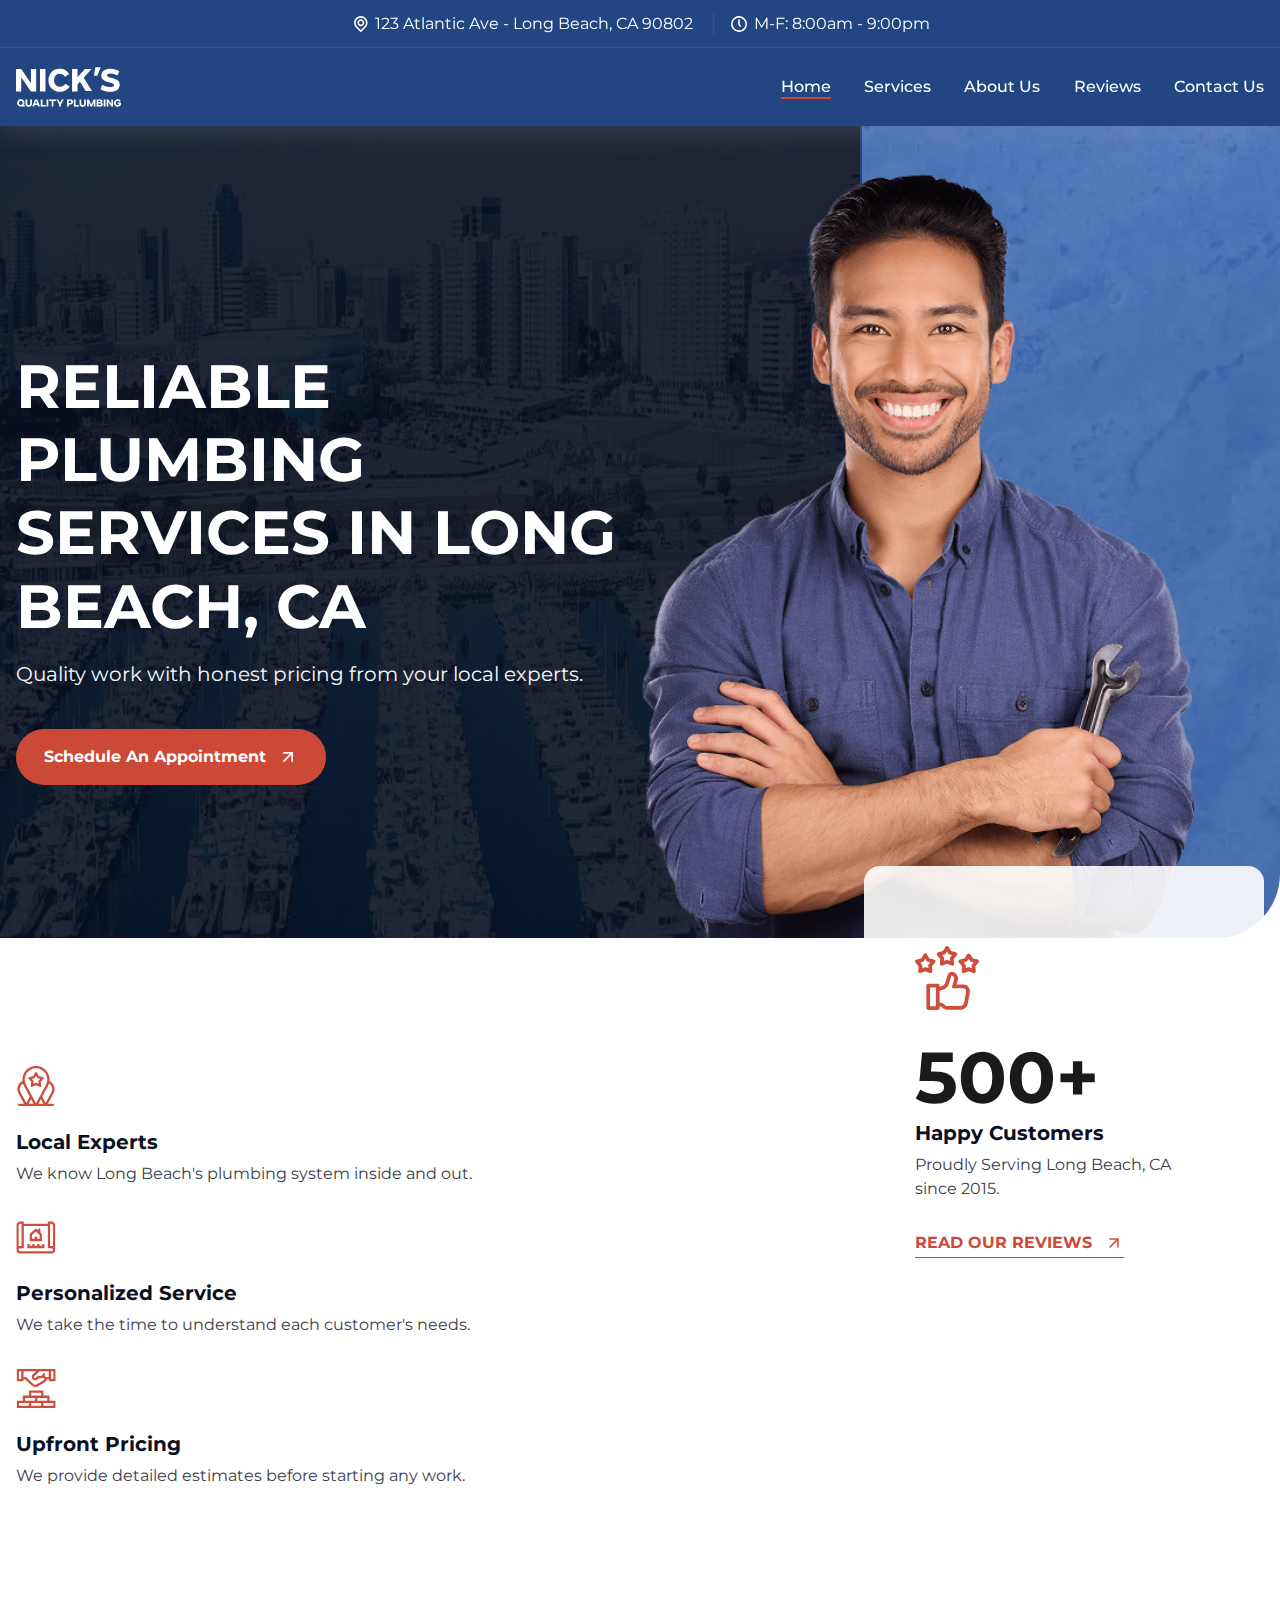
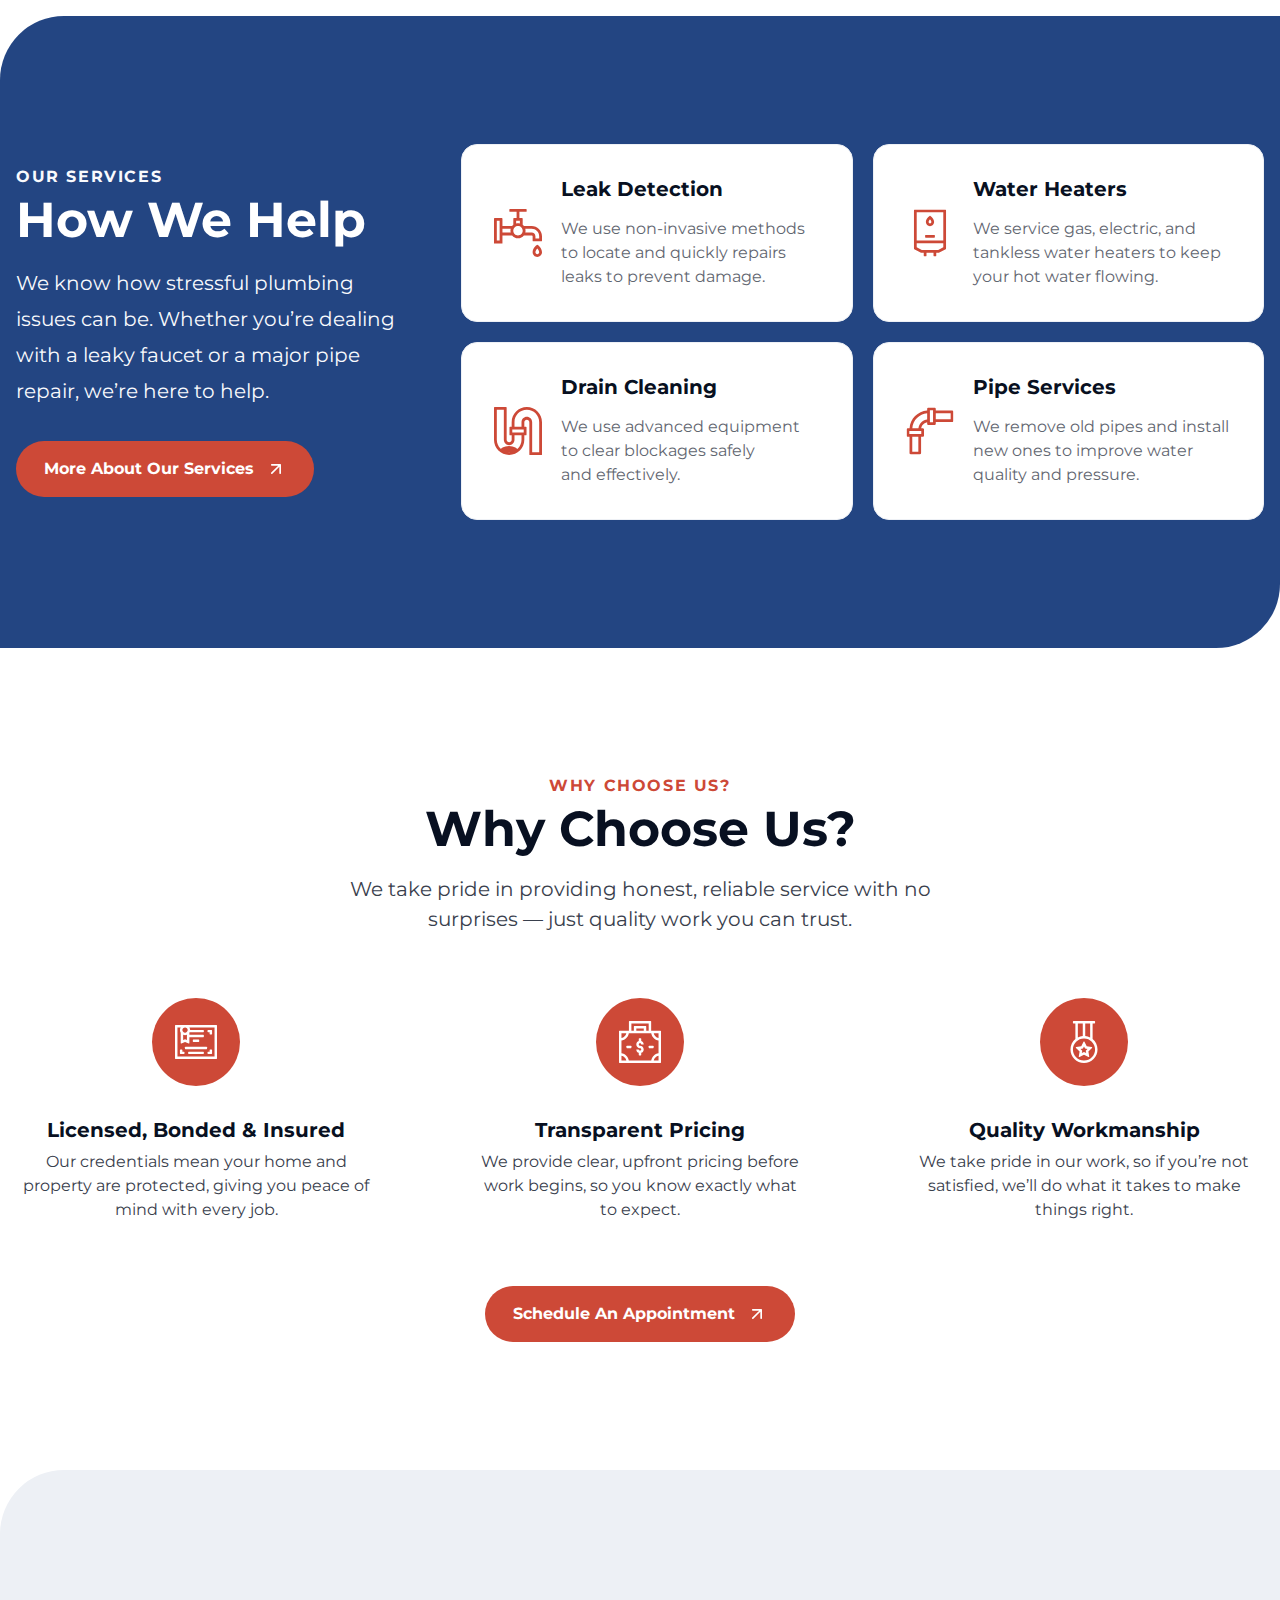
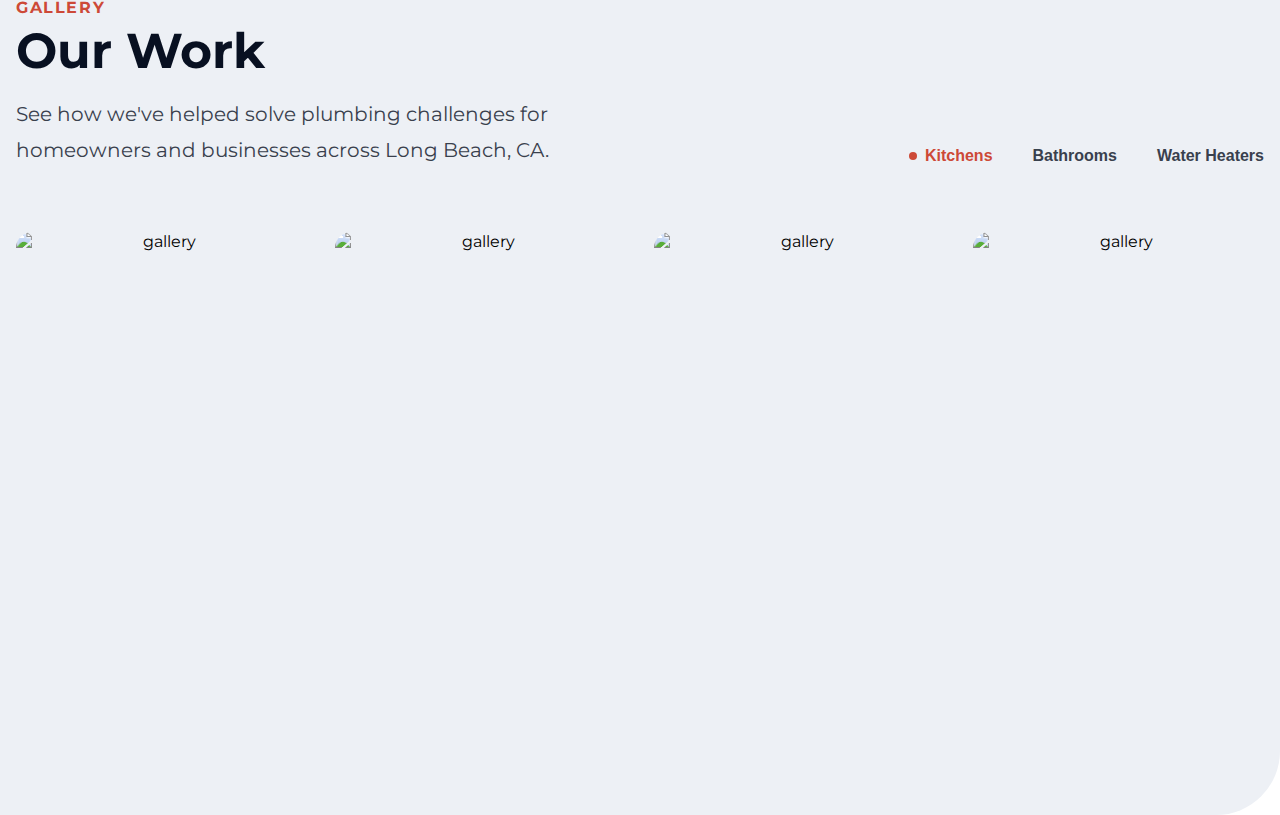
==== index.html @ b1d5659d "Gallery Section" ====
<!DOCTYPE html>
<html lang="en">
  <head>
    <meta charset="UTF-8" />
    <meta http-equiv="X-UA-Compatible" content="IE=edge" />
    <meta name="viewport" content="width=device-width, initial-scale=1.0" />

    <!--Swap our for actual link-->
    <link rel="canonical" href="https://www.website.com/" />

    <meta name="description" content="Meta description for the page" />
    <meta name="keywords" content="" />

    <!--Social Media Display-->
    <meta
      property="og:title"
      content="Title that shows up on google searches" />
    <meta property="og:description" content="Meta description for the page" />
    <meta property="og:type" content="website" />
    <meta
      property="og:url"
      content="Official link for that page (https://www.site.com)" />
    <meta property="og:image" content="/assets/images/social.jpg" />
    <meta property="og:image:secure_url" content="/assets/images/social.jpg" />

    <!--Favicons-->
    <link
      rel="apple-touch-icon"
      sizes="180x180"
      href="/assets/favicons/apple-touch-icon.png" />
    <link
      rel="icon"
      type="image/png"
      sizes="32x32"
      href="/assets/favicons/favicon-32x32.png?v1" />
    <link
      rel="icon"
      type="image/png"
      sizes="16x16"
      href="/assets/favicons/favicon-16x16.png" />
    <link rel="manifest" href="/assets/favicons/site.webmanifest" />
    <meta name="msapplication-TileColor" content="#da532c" />
    <meta name="theme-color" content="#ffffff" />

    <!-- Preload -->
    <link rel="preload" as="image" href="assets/svg/nqp-temp-logo.svg" />
    <link rel="preload" href="assets/webp/hero-bg-desktop.webp" as="image" />
    <link rel="preload" href="assets/webp/hero-bg-mobile.webp" as="image" />
    <link rel="preload" href="assets/webp/plumber.webp" as="image" />
    <link
      rel="preload"
      as="font"
      type="font/woff2"
      href="/assets/fonts/montserrat-v29-latin-regular.woff2"
      crossorigin />
    <link
      rel="preload"
      as="font"
      type="font/woff2"
      href="/assets/fonts/montserrat-v29-latin-500.woff2"
      crossorigin />
    <link
      rel="preload"
      as="font"
      type="font/woff2"
      href="/assets/fonts/montserrat-v29-latin-600.woff2"
      crossorigin />
    <link
      rel="preload"
      as="font"
      type="font/woff2"
      href="/assets/fonts/montserrat-v29-latin-700.woff2"
      crossorigin />

    <link rel="stylesheet" href="/css/core-styles.css" />
    <link rel="stylesheet" href="/css/index.css" />

    <title>
      Reliable Plumbing Services | Nick's Quality Plumbing | Long Beach, CA
    </title>
  </head>
  <body>
    <!--Screen reader skip main nav-->
    <a class="skip" aria-label="skip to main content" href="#main"
      >Click To Skip To Main Content</a
    >

    <!-- ============================================ -->
    <!--                 Navigation                   -->
    <!-- ============================================ -->

    <header id="cs-navigation">
      <!--Nav Logo-->
      <a href="" class="cs-logo cs-desktop" aria-label="back to home">
        <div class="cs-logo-wrapper">
          <!--Default Logo-->
          <img
            class="cs-default"
            src="/assets/svg/nqp-temp-logo.svg"
            alt="logo"
            width="170"
            height="64"
            aria-hidden="true"
            decoding="async" />
        </div>
      </a>
      <div class="cs-middle">
        <!--Top Bar-->
        <div class="cs-top-bar">
          <ul class="cs-location">
            <li class="cs-item cs-remove">
              <img
                class="cs-icon"
                src="assets/svg/location-pin-icon-20x20-white.svg"
                alt="icon"
                width="20"
                height="20"
                aria-hidden="true"
                decoding="async" />
              123 Atlantic Ave - Long Beach, CA 90802
            </li>
            <li class="cs-item cs-remove">
              <img
                class="cs-icon"
                src="assets/svg/clock-icon-20x20-white.svg"
                alt="icon"
                width="20"
                height="20"
                aria-hidden="true"
                decoding="async" />
              M-F: 8:00am - 9:00pm
            </li>
            <li class="cs-item tb-hidden">
              <img
                class="cs-icon"
                src="assets/svg/phone-icon-24x24-white.svg"
                alt="phone icon"
                width="20"
                height="20"
                aria-hidden="true"
                decoding="async" />
              (562) 123-4567
            </li>
          </ul>
        </div>
        <div class="cs-bottom-bar">
          <a
            href="/index.html"
            class="cs-logo cs-mobile"
            aria-label="back to home">
            <div class="cs-logo-wrapper">
              <!--Default Logo-->
              <img
                class="cs-default"
                src="/assets/svg/nqp-temp-logo.svg"
                alt="logo"
                width="170"
                height="64"
                aria-hidden="true"
                decoding="async" />
            </div>
          </a>
          <!--Navigation List-->
          <nav class="cs-nav" role="navigation">
            <!--Mobile Nav Toggle-->
            <button class="cs-toggle" aria-label="mobile menu toggle">
              <div class="cs-box" aria-hidden="true">
                <span class="cs-line cs-line1" aria-hidden="true"></span>
                <span class="cs-line cs-line2" aria-hidden="true"></span>
                <span class="cs-line cs-line3" aria-hidden="true"></span>
              </div>
            </button>
            <!-- We need a wrapper on this div so we can set a fixed height on the cs-ul in case the nav list gets too long from too many dropdowns being opened and needs to have an overflow scroll. This wrapper acts as the background so it can go the full height of the screen and not cut off any overflowing nav items while the cs-ul stops short of the bottom of the screen, which keeps all nav items in view no matter how many there are-->
            <div class="cs-ul-wrapper">
              <ul id="cs-expanded" class="cs-ul" aria-expanded="false">
                <li class="cs-li">
                  <a href="/index.html" class="cs-li-link cs-active"> Home </a>
                </li>
                <li class="cs-li">
                  <a href="services.html" class="cs-li-link"> Services </a>
                </li>
                <li class="cs-li">
                  <a href="about.html" class="cs-li-link"> About Us </a>
                </li>
                <li class="cs-li">
                  <a href="reviews.html" class="cs-li-link"> Reviews </a>
                </li>
                <li class="cs-li extra-contact">
                  <a href="/contact.html" class="cs-li-link"> Contact Us </a>
                </li>
              </ul>
            </div>
          </nav>
          <a class="cs-nav-button cs-tablet" href="">
            <picture class="cs-wrapper">
              <img
                class="cs-icon"
                loading="lazy"
                decoding="async"
                src="/assets/svg/phone-icon-24x24-white.svg"
                alt="phone icon"
                width="24"
                height="24" />
            </picture>
            <div class="cs-info">
              <span class="cs-header">Call Us</span>
              <span class="cs-link-content">(562) 123-4567</span>
            </div>
          </a>
          <a href="/contact.html" class="cs-button-border">
            Contact Us
            <img
              class="cs-icon"
              loading="lazy"
              decoding="async"
              src="/assets/svg/upper-right-arrow.svg"
              alt="arrow icon"
              width="20"
              height="20" />
          </a>
        </div>
      </div>
      <div class="cs-contact-wrapper">
        <a class="cs-desktop-button" href="">
          <picture class="cs-wrapper">
            <img
              class="cs-button-icon"
              loading="lazy"
              decoding="async"
              src="/assets/svg/phone-icon-24x24-white.svg"
              alt="icon"
              width="24"
              height="24" />
          </picture>
          <div class="cs-info">
            <span class="cs-header">Call Us</span>
            <span class="cs-link-content">(562) 123-4567</span>
          </div>
        </a>
      </div>
    </header>

    <main id="main">
      <!-- ============================================ -->
      <!--                    Hero                      -->
      <!-- ============================================ -->

      <section id="hero-2274">
        <div class="cs-container">
          <div class="cs-content">
            <h1 class="cs-title">
              Reliable plumbing services in Long Beach, CA
            </h1>
            <p class="cs-text">
              Quality work with honest pricing from your local experts.
            </p>
            <a href="" class="cs-button-solid">
              schedule an appointment
              <img
                class="cs-button-arrow"
                src="/assets/svg/upper-right-arrow.svg"
                decoding="async"
                alt="arrow"
                width="20"
                height="20"
                aria-hidden="true" />
            </a>
          </div>
          <!--To make your own background crops of people use https://www.remove.bg/-->
          <picture class="cs-picture">
            <source
              media="(max-width: 600px)"
              srcset="assets/webp/plumber.webp" />
            <source
              media="(min-width: 601px)"
              srcset="assets/webp/plumber.webp" />
            <img
              aria-hidden="true"
              decoding="async"
              src="assets/webp/plumber.webp"
              alt="plumber holding a wrench"
              width="482"
              height="670" />
          </picture>
        </div>
        <div class="cs-image-group">
          <!--Left Image-->
          <picture class="cs-background cs-background1">
            <!-- Mobile -->
            <source
              media="(max-width: 600px)"
              srcset="assets/webp/hero-bg-mobile.webp" />
            <!-- Tablet -->
            <source
              media="(min-width: 601px) and (max-width: 1023.5px)"
              srcset="assets/webp/hero-bg-tablet.webp" />
            <!-- Small Desktop -->
            <source
              media="(min-width: 1024px) and (max-width: 1499.5px)"
              srcset="assets/webp/hero-bg-small-desktop.webp" />
            <!-- Desktop -->
            <source
              media="(min-width: 1500px)"
              srcset="assets/webp/hero-bg-small-desktop.webp" />
            <img
              aria-hidden="true"
              decoding="async"
              src="assets/webp/hero-bg-desktop.webp"
              alt="Long Beach, CA"
              width="1290"
              height="684" />
          </picture>
          <!--Right Image-->
          <picture class="cs-background cs-background2">
            <!-- Mobile -->
            <source
              media="(max-width: 600px)"
              srcset="assets/webp/water-heater-mobile.webp" />
            <!-- Desktop -->
            <source
              media="(min-width: 601px)"
              srcset="assets/webp/water-heater-desktop.webp" />
            <img
              aria-hidden="true"
              decoding="async"
              src="assets/webp/water-heater-desktop.webp"
              alt="construction site"
              width="630"
              height="951" />
          </picture>
        </div>
      </section>

      <!-- ============================================ -->
      <!--                  Highlights                  -->
      <!-- ============================================ -->

      <section id="Hservices-2274">
        <div class="cs-container">
          <ul class="cs-card-group">
            <li class="cs-item">
              <img
                class="cs-icon"
                src="/assets/svg/local-experts-icon-red.svg"
                decoding="async"
                alt="icon"
                width="40"
                height="40"
                aria-hidden="true" />
              <h2 class="cs-h2">Local Experts</h2>
              <p class="cs-item-text">
                We know Long Beach's plumbing system inside and out.
              </p>
            </li>
            <li class="cs-item">
              <img
                class="cs-icon"
                src="/assets/svg/personalized-service-icon-red.svg"
                decoding="async"
                alt="icon"
                width="40"
                height="40"
                aria-hidden="true" />
              <h2 class="cs-h2">Personalized Service</h2>
              <p class="cs-item-text">
                We take the time to understand each customer's needs.
              </p>
            </li>
            <li class="cs-item">
              <img
                class="cs-icon"
                src="/assets/svg/upfront-pricing-icon-red.svg"
                decoding="async"
                alt="icon"
                width="40"
                height="40"
                aria-hidden="true" />
              <h2 class="cs-h2">upfront pricing</h2>
              <p class="cs-item-text">
                We provide detailed estimates before starting any work.
              </p>
            </li>
            <li class="cs-item">
              <a href="/reviews.html" class="cs-link">
                <img
                  class="cs-icon"
                  src="/assets/svg/thumb-star-icon-red.svg"
                  decoding="async"
                  alt="icon"
                  width="40"
                  height="40"
                  aria-hidden="true" />
                <span class="cs-number">500+</span>
                <h2 class="cs-h2">Happy Customers</h2>
                <p class="cs-item-text">
                  Proudly Serving Long Beach, CA since 2015.
                </p>
                <span class="cs-fake-link">
                  read our reviews
                  <img
                    class="cs-arrow"
                    src="/assets/svg/upper-right-arrow-red.svg"
                    decoding="async"
                    alt="arrow"
                    width="20"
                    height="20"
                    aria-hidden="true" />
                </span>
                <picture class="cs-background"> </picture>
              </a>
            </li>
          </ul>
        </div>
      </section>

      <!-- ============================================ -->
      <!--                   Services                   -->
      <!-- ============================================ -->

      <section id="services-1645">
        <div class="cs-container">
          <div class="cs-content">
            <span class="cs-topper">Our Services</span>
            <h2 class="cs-title">How We Help</h2>
            <p class="cs-text">
              We know how stressful plumbing issues can be. Whether you’re
              dealing with a leaky faucet or a major pipe repair, we’re here to
              help.
            </p>
            <a href="" class="cs-button-solid">
              More about our services
              <img
                class="cs-button-arrow"
                src="/assets/svg/upper-right-arrow.svg"
                decoding="async"
                alt="arrow"
                width="20"
                height="20"
                aria-hidden="true" />
            </a>
          </div>
          <ul class="cs-card-group">
            <li class="cs-item">
              <img
                class="cs-icon"
                src="/assets/svg/leak-inspection-icon.svg"
                loading="lazy"
                decoding="async"
                alt="leaking tap icon"
                width="48"
                height="48"
                aria-hidden="true" />
              <!-- Text Grouped For Flexbox-->
              <div class="cs-text-group">
                <h3 class="cs-h3">Leak Detection</h3>
                <p class="cs-item-text">
                  We use non-invasive methods to locate and quickly repairs
                  leaks to prevent damage.
                </p>
              </div>
            </li>
            <li class="cs-item">
              <img
                class="cs-icon"
                src="/assets/svg/water-heater-icon.svg"
                loading="lazy"
                decoding="async"
                alt="water heater icon"
                width="48"
                height="48"
                aria-hidden="true" />
              <!-- Text Grouped For Flexbox-->
              <div class="cs-text-group">
                <h3 class="cs-h3">Water Heaters</h3>
                <p class="cs-item-text">
                  We service gas, electric, and tankless water heaters to keep
                  your hot water flowing.
                </p>
              </div>
            </li>
            <li class="cs-item">
              <img
                class="cs-icon"
                src="/assets/svg/drain-cleaning-icon.svg"
                loading="lazy"
                decoding="async"
                alt="clogged drain pipe icon"
                width="48"
                height="48"
                aria-hidden="true" />
              <!-- Text Grouped For Flexbox-->
              <div class="cs-text-group">
                <h3 class="cs-h3">Drain Cleaning</h3>
                <p class="cs-item-text">
                  We use advanced equipment to clear blockages safely and
                  effectively.
                </p>
              </div>
            </li>
            <li class="cs-item">
              <img
                class="cs-icon"
                src="/assets/svg/pipe-services-icon.svg"
                loading="lazy"
                decoding="async"
                alt="curved pipe icon"
                width="48"
                height="48"
                aria-hidden="true" />
              <!-- Text Grouped For Flexbox-->
              <div class="cs-text-group">
                <h3 class="cs-h3">Pipe Services</h3>
                <p class="cs-item-text">
                  We remove old pipes and install new ones to improve water
                  quality and pressure.
                </p>
              </div>
            </li>
          </ul>
        </div>
      </section>

      <!-- ============================================ -->
      <!--                 Why Choose                   -->
      <!-- ============================================ -->

      <section id="why-choose-12">
        <div class="cs-container">
          <div class="cs-content">
            <span class="cs-topper">why choose us?</span>
            <h2 class="cs-title">Why Choose Us?</h2>
            <p class="cs-text">
              We take pride in providing honest, reliable service with no
              surprises — just quality work you can trust.
            </p>
          </div>
          <ul class="cs-card-group">
            <li class="cs-item">
              <picture class="cs-picture">
                <img
                  loading="lazy"
                  decoding="async"
                  src="/assets/svg/licensed-icon-white.svg"
                  alt="license icon"
                  width="40"
                  height="40"
                  aria-hidden="true" />
              </picture>
              <h3 class="cs-h3">Licensed, bonded & insured</h3>
              <p class="cs-item-text">
                Our credentials mean your home and property are protected,
                giving you peace of mind with every job.
              </p>
            </li>
            <li class="cs-item">
              <picture class="cs-picture">
                <img
                  loading="lazy"
                  decoding="async"
                  src="/assets/svg/pricing-icon-white.svg"
                  alt="pricing icon"
                  width="40"
                  height="40"
                  aria-hidden="true" />
              </picture>
              <h3 class="cs-h3">Transparent pricing</h3>
              <p class="cs-item-text">
                We provide clear, upfront pricing before work begins, so you
                know exactly what to expect.
              </p>
            </li>
            <li class="cs-item">
              <picture class="cs-picture">
                <img
                  loading="lazy"
                  decoding="async"
                  src="/assets/svg/quality-icon-white.svg"
                  alt="ribbon icon"
                  width="32"
                  height="42"
                  aria-hidden="true" />
              </picture>
              <h3 class="cs-h3">Quality workmanship</h3>
              <p class="cs-item-text">
                We take pride in our work, so if you’re not satisfied, we’ll do
                what it takes to make things right.
              </p>
            </li>
          </ul>
          <a href="" class="cs-button-solid">
            schedule an appointment
            <img
              class="cs-button-arrow"
              src="/assets/svg/upper-right-arrow.svg"
              decoding="async"
              alt="arrow"
              width="20"
              height="20"
              aria-hidden="true" />
          </a>
        </div>
      </section>

      <!-- ============================================ -->
      <!--                   Gallery                    -->
      <!-- ============================================ -->

      <section id="gallery-453">
        <div class="cs-container">
          <div class="cs-content">
            <div class="cs-flex">
              <span class="cs-topper">gallery</span>
              <h2 class="cs-title">our work</h2>
              <p class="cs-text">
                See how we've helped solve plumbing challenges for homeowners
                and businesses across Long Beach, CA.
              </p>
            </div>
            <div class="cs-button-group">
              <!--When adding extra galleries, copy and paste the button and make data-filter equal to four, then five, etc. Do the same for the corresponding gallery and it's data attribute-->
              <button class="cs-button" data-filter="one">Kitchens</button>
              <button class="cs-button" data-filter="two">Bathrooms</button>
              <button class="cs-button" data-filter="three">
                Water Heaters
              </button>
            </div>
          </div>
          <div class="cs-wrapper">
            <!--Gallery 1-->
            <div class="cs-gallery" data-category="one">
              <!--Picture 1-->
              <picture class="cs-image">
                <source
                  media="(max-width: 600px)"
                  srcset="
                    https://csimg.nyc3.digitaloceanspaces.com/SideBySide/leaves2.jpg
                  " />
                <source
                  media="(min-width: 601px)"
                  srcset="
                    https://csimg.nyc3.digitaloceanspaces.com/SideBySide/leaves2.jpg
                  " />
                <img
                  loading="lazy"
                  decoding="async"
                  src="https://csimg.nyc3.digitaloceanspaces.com/SideBySide/leaves2.jpg"
                  alt="gallery"
                  width="305"
                  height="400" />
              </picture>
              <!--Picture 2-->
              <picture class="cs-image">
                <source
                  media="(max-width: 600px)"
                  srcset="
                    https://csimg.nyc3.digitaloceanspaces.com/SideBySide/leaves2.jpg
                  " />
                <source
                  media="(min-width: 601px)"
                  srcset="
                    https://csimg.nyc3.digitaloceanspaces.com/SideBySide/leaves2.jpg
                  " />
                <img
                  loading="lazy"
                  decoding="async"
                  src="https://csimg.nyc3.digitaloceanspaces.com/SideBySide/leaves2.jpg"
                  alt="gallery"
                  width="305"
                  height="400" />
              </picture>
              <!--Picture 3-->
              <picture class="cs-image">
                <source
                  media="(max-width: 600px)"
                  srcset="
                    https://csimg.nyc3.digitaloceanspaces.com/SideBySide/leaves2.jpg
                  " />
                <source
                  media="(min-width: 601px)"
                  srcset="
                    https://csimg.nyc3.digitaloceanspaces.com/SideBySide/leaves2.jpg
                  " />
                <img
                  loading="lazy"
                  decoding="async"
                  src="https://csimg.nyc3.digitaloceanspaces.com/SideBySide/leaves2.jpg"
                  alt="gallery"
                  width="305"
                  height="400" />
              </picture>
              <!--Picture 4-->
              <picture class="cs-image">
                <source
                  media="(max-width: 600px)"
                  srcset="
                    https://csimg.nyc3.digitaloceanspaces.com/SideBySide/leaves2.jpg
                  " />
                <source
                  media="(min-width: 601px)"
                  srcset="
                    https://csimg.nyc3.digitaloceanspaces.com/SideBySide/leaves2.jpg
                  " />
                <img
                  loading="lazy"
                  decoding="async"
                  src="https://csimg.nyc3.digitaloceanspaces.com/SideBySide/leaves2.jpg"
                  alt="gallery"
                  width="305"
                  height="400" />
              </picture>
            </div>
            <!--Gallery 2-->
            <div class="cs-gallery cs-hidden" data-category="two">
              <!--Picture 1-->
              <picture class="cs-image">
                <source
                  media="(max-width: 600px)"
                  srcset="
                    https://csimg.nyc3.digitaloceanspaces.com/SideBySide/leaves3.jpg
                  " />
                <source
                  media="(min-width: 601px)"
                  srcset="
                    https://csimg.nyc3.digitaloceanspaces.com/SideBySide/leaves3.jpg
                  " />
                <img
                  loading="lazy"
                  decoding="async"
                  src="https://csimg.nyc3.digitaloceanspaces.com/SideBySide/leaves3.jpg"
                  alt="gallery"
                  width="305"
                  height="400" />
              </picture>
              <!--Picture 2-->
              <picture class="cs-image">
                <source
                  media="(max-width: 600px)"
                  srcset="
                    https://csimg.nyc3.digitaloceanspaces.com/SideBySide/leaves3.jpg
                  " />
                <source
                  media="(min-width: 601px)"
                  srcset="
                    https://csimg.nyc3.digitaloceanspaces.com/SideBySide/leaves3.jpg
                  " />
                <img
                  loading="lazy"
                  decoding="async"
                  src="https://csimg.nyc3.digitaloceanspaces.com/SideBySide/leaves3.jpg"
                  alt="gallery"
                  width="305"
                  height="400" />
              </picture>
              <!--Picture 3-->
              <picture class="cs-image">
                <source
                  media="(max-width: 600px)"
                  srcset="
                    https://csimg.nyc3.digitaloceanspaces.com/SideBySide/leaves3.jpg
                  " />
                <source
                  media="(min-width: 601px)"
                  srcset="
                    https://csimg.nyc3.digitaloceanspaces.com/SideBySide/leaves3.jpg
                  " />
                <img
                  loading="lazy"
                  decoding="async"
                  src="https://csimg.nyc3.digitaloceanspaces.com/SideBySide/leaves3.jpg"
                  alt="gallery"
                  width="305"
                  height="400" />
              </picture>
              <!--Picture 4-->
              <picture class="cs-image">
                <source
                  media="(max-width: 600px)"
                  srcset="
                    https://csimg.nyc3.digitaloceanspaces.com/SideBySide/leaves3.jpg
                  " />
                <source
                  media="(min-width: 601px)"
                  srcset="
                    https://csimg.nyc3.digitaloceanspaces.com/SideBySide/leaves3.jpg
                  " />
                <img
                  loading="lazy"
                  decoding="async"
                  src="https://csimg.nyc3.digitaloceanspaces.com/SideBySide/leaves3.jpg"
                  alt="gallery"
                  width="305"
                  height="400" />
              </picture>
            </div>
            <!--Gallery 3-->
            <div class="cs-gallery cs-hidden" data-category="three">
              <!--Picture 1-->
              <picture class="cs-image">
                <source
                  media="(max-width: 600px)"
                  srcset="
                    https://csimg.nyc3.digitaloceanspaces.com/SideBySide/leaves2.jpg
                  " />
                <source
                  media="(min-width: 601px)"
                  srcset="
                    https://csimg.nyc3.digitaloceanspaces.com/SideBySide/leaves2.jpg
                  " />
                <img
                  loading="lazy"
                  decoding="async"
                  src="https://csimg.nyc3.digitaloceanspaces.com/SideBySide/leaves2.jpg"
                  alt="gallery"
                  width="305"
                  height="400" />
              </picture>
              <!--Picture 2-->
              <picture class="cs-image">
                <source
                  media="(max-width: 600px)"
                  srcset="
                    https://csimg.nyc3.digitaloceanspaces.com/SideBySide/leaves2.jpg
                  " />
                <source
                  media="(min-width: 601px)"
                  srcset="
                    https://csimg.nyc3.digitaloceanspaces.com/SideBySide/leaves2.jpg
                  " />
                <img
                  loading="lazy"
                  decoding="async"
                  src="https://csimg.nyc3.digitaloceanspaces.com/SideBySide/leaves2.jpg"
                  alt="gallery"
                  width="305"
                  height="400" />
              </picture>
              <!--Picture 3-->
              <picture class="cs-image">
                <source
                  media="(max-width: 600px)"
                  srcset="
                    https://csimg.nyc3.digitaloceanspaces.com/SideBySide/leaves2.jpg
                  " />
                <source
                  media="(min-width: 601px)"
                  srcset="
                    https://csimg.nyc3.digitaloceanspaces.com/SideBySide/leaves2.jpg
                  " />
                <img
                  loading="lazy"
                  decoding="async"
                  src="https://csimg.nyc3.digitaloceanspaces.com/SideBySide/leaves2.jpg"
                  alt="gallery"
                  width="305"
                  height="400" />
              </picture>
              <!--Picture 4-->
              <picture class="cs-image">
                <source
                  media="(max-width: 600px)"
                  srcset="
                    https://csimg.nyc3.digitaloceanspaces.com/SideBySide/leaves2.jpg
                  " />
                <source
                  media="(min-width: 601px)"
                  srcset="
                    https://csimg.nyc3.digitaloceanspaces.com/SideBySide/leaves2.jpg
                  " />
                <img
                  loading="lazy"
                  decoding="async"
                  src="https://csimg.nyc3.digitaloceanspaces.com/SideBySide/leaves2.jpg"
                  alt="gallery"
                  width="305"
                  height="400" />
              </picture>
            </div>
          </div>
        </div>
      </section>
    </main>

    <script defer src="/assets/js/nav.js"></script>
    <!-- Gallery Filter -->
    <script>
      class CS_GalleryFilter {
        filtersSelector = ".cs-button";
        galleriesSelector = ".cs-gallery";
        activeClass = "cs-active";
        hiddenClass = "cs-hidden";

        constructor() {
          this.$galleries = document.querySelectorAll(this.galleriesSelector);
          const $filters = document.querySelectorAll(this.filtersSelector);

          this.onClick($filters[0]);

          for (const $filter of $filters) {
            $filter.addEventListener("click", () => this.onClick($filter));
          }
        }

        onClick($filter) {
          this.filter($filter.dataset.filter);

          const { activeClass } = this;

          this.$activeFilter?.classList.remove(activeClass);
          $filter.classList.add(activeClass);

          this.$activeFilter = $filter;
        }

        filter(filter) {
          const showAll = filter == "all";
          const { hiddenClass } = this;

          for (const $gallery of this.$galleries) {
            const show = showAll || $gallery.dataset.category == filter;
            $gallery.classList.toggle(hiddenClass, !show);
          }
        }
      }

      new CS_GalleryFilter();
    </script>
  </body>
</html>
---- css/core-styles.css ----
/*-- -------------------------- -->
<---        Core Styles         -->
<--- -------------------------- -*/
/* Mobile */
@media only screen and (min-width: 0rem) {
  :root {
    --primaryBlue: #234582;
    --primaryRed: #cd4937;
    --black: #081021;
    --white: #fff;
    --bodyCopyDark: #39404d;
    --bodyCopyLight: #f9fafd;
    --extraBG: #edf0f5;

    --primary: #853a3a;
    --primaryLight: #001f3f;
    --secondary: #e4a95f;
    --secondaryLight: #ffba43;
    --headerColor: #1a1a1a;
    /* 13px - 16px */
    --topperFontSize: clamp(0.8125rem, 1.6vw, 1rem);
    /* 31px - 49px */
    --headerFontSize: clamp(1.9375rem, 3.9vw, 3.0625rem);
    --bodyFontSize: 1rem;
    --subheading: clamp(1.125rem, 1.0682rem + 0.2273vw, 1.25rem);
    /* 60px - 100px top and bottom */
    --sectionPadding: clamp(4rem, 2.1818rem + 7.2727vw, 8rem) 1rem;
    --sectionBorderRadius: clamp(2rem, 1.0909rem + 3.6364vw, 4rem);
  }
  /* montserrat-regular - latin */
  @font-face {
    font-display: swap; /* Check https://developer.mozilla.org/en-US/docs/Web/CSS/@font-face/font-display for other options. */
    font-family: "Montserrat";
    font-style: normal;
    font-weight: 400;
    src: url("/assets/fonts/montserrat-v29-latin-regular.woff2") format("woff2"); /* Chrome 36+, Opera 23+, Firefox 39+, Safari 12+, iOS 10+ */
  }
  /* montserrat-500 - latin */
  @font-face {
    font-display: swap; /* Check https://developer.mozilla.org/en-US/docs/Web/CSS/@font-face/font-display for other options. */
    font-family: "Montserrat";
    font-style: normal;
    font-weight: 500;
    src: url("/assets/fonts/montserrat-v29-latin-500.woff2") format("woff2"); /* Chrome 36+, Opera 23+, Firefox 39+, Safari 12+, iOS 10+ */
  }
  /* montserrat-600 - latin */
  @font-face {
    font-display: swap; /* Check https://developer.mozilla.org/en-US/docs/Web/CSS/@font-face/font-display for other options. */
    font-family: "Montserrat";
    font-style: normal;
    font-weight: 600;
    src: url("/assets/fonts/montserrat-v29-latin-600.woff2") format("woff2"); /* Chrome 36+, Opera 23+, Firefox 39+, Safari 12+, iOS 10+ */
  }
  /* montserrat-700 - latin */
  @font-face {
    font-display: swap; /* Check https://developer.mozilla.org/en-US/docs/Web/CSS/@font-face/font-display for other options. */
    font-family: "Montserrat";
    font-style: normal;
    font-weight: 700;
    src: url("/assets/fonts/montserrat-v29-latin-700.woff2") format("woff2"); /* Chrome 36+, Opera 23+, Firefox 39+, Safari 12+, iOS 10+ */
  }
  body,
  html {
    margin: 0;
    padding: 0;
    font-size: 100%;
    font-family: "Montserrat", Arial, sans-serif;
    overflow-x: hidden;
  }
  *,
  *:before,
  *:after {
    margin: 0;
    padding: 0;
    box-sizing: border-box;
  }
  body {
    transition: background-color 0.3s;
  }
  .container {
    position: relative;
    width: 92%;
    margin: auto;
  }
  h1,
  h2,
  h3,
  h4,
  h5,
  h6 {
    text-transform: capitalize;
    margin: 0;
    color: var(--headerColor);
  }
  p,
  li,
  a {
    font-size: var(--bodyFontSize);
    margin: 0;
    text-wrap: pretty;
  }
  a:hover,
  button:hover {
    cursor: pointer;
  }
  .cs-topper {
    font-size: var(--topperFontSize);
    line-height: 1.2em;
    text-transform: uppercase;
    text-align: inherit;
    letter-spacing: 0.1em;
    font-weight: 700;
    margin-bottom: 0.25rem;
    display: block;
  }
  .cs-title {
    font-size: var(--headerFontSize);
    font-weight: 700;
    line-height: 1.2em;
    text-align: inherit;
    max-width: 43.75rem;
    margin: 0 0 1rem 0;
    color: var(--headerColor);
    position: relative;
  }
  .cs-text {
    font-size: var(--bodyFontSize);
    line-height: 1.8em;
    text-align: inherit;
    width: 100%;
    max-width: 40.625rem;
    margin: 0;
    color: var(--white);
  }
  .cs-button-solid {
    font-size: 1rem;
    text-align: center;
    /* 46px - 56px */
    line-height: 3.5em;
    text-decoration: none;
    text-transform: capitalize;
    font-weight: 700;
    /* clips corners of the before element */
    overflow: hidden;
    margin: 0;
    color: var(--white);
    padding: 0 1.75rem;
    background-color: var(--primaryRed);
    display: inline-flex;
    align-items: center;
    justify-content: space-between;
    gap: 0.75rem;
    position: relative;
    z-index: 1;
    transition: color, transform 0.3s;
    border-radius: 32rem;
  }
  .cs-button-solid:hover,
  .cs-button-border:hover {
    transform: scale(0.95);
  }
  .skip {
    position: absolute;
    top: 0;
    left: 0;
    opacity: 0;
    z-index: -1111111;
  }
}

/*-- -------------------------- -->
<---     Mobile Navigation      -->
<--- -------------------------- -*/
/* Mobile - 1023px */
@media only screen and (max-width: 1299.5px) {
  body.cs-open {
    overflow: hidden;
  }
  #cs-navigation {
    width: 100%;
    padding: 0.75rem 1rem 0 1rem;
    /* prevents padding from affecting height and width */
    box-sizing: border-box;
    background-color: var(--primaryBlue);
    box-shadow: rgba(149, 157, 165, 0.2) 0px 8px 24px;
    position: fixed;
    z-index: 100;
    transition: transform 0.3s, background-color 0.3s;
  }
  #cs-navigation.cs-active .cs-link {
    color: var(--primaryRed);
  }
  #cs-navigation.cs-active .cs-ul-wrapper {
    opacity: 1;
    transform: scaleY(1);
    transition-delay: 0.1s;
  }
  #cs-navigation.cs-active .cs-li {
    transform: translateY(0);
    opacity: 1;
  }
  #cs-navigation.scroll {
    transform: translateY(-3rem);
  }
  #cs-navigation.scroll #dark-mode-toggle {
    top: 4.25rem;
    right: 4.875rem;
  }
  #cs-navigation .cs-location {
    margin: 0;
    padding: 0;
    position: relative;
    transition: height 0.3s, padding-bottom 0.3s, opacity 0.3s;
    z-index: -3;
  }
  #cs-navigation .cs-top-social {
    display: none;
  }
  #cs-navigation .cs-top-bar {
    padding-bottom: 0.75rem;
    position: relative;
    z-index: 1;
  }
  #cs-navigation .cs-top-bar:before {
    /* grey line */
    content: "";
    width: 100vw;
    height: 1px;
    background: #ffffff15;
    opacity: 1;
    position: absolute;
    display: block;
    bottom: 0;
    left: 50%;
    z-index: -2;
    transform: translateX(-50%);
    transition: opacity 0.3s;
  }
  #cs-navigation .cs-bottom-bar {
    height: auto;
    padding: 1.25rem 0;
    display: flex;
    align-items: center;
    justify-content: space-between;
  }
  #cs-navigation .cs-logo {
    height: 2.5rem;
    width: auto;
    display: block;
  }
  #cs-navigation .cs-logo img {
    height: 100%;
    width: auto;
  }
  #cs-navigation .cs-logo-wrapper {
    width: auto;
    height: 100%;
    position: relative;
    z-index: 1;
    perspective: 700px;
    transform-style: preserve-3d;
  }
  #cs-navigation .cs-default {
    -webkit-backface-visibility: hidden;
    /* Safari */
    backface-visibility: hidden;
    transition: opacity 0.3s, transform 0.6s;
  }
  #cs-navigation .cs-dark {
    position: absolute;
    top: 0;
    left: 0;
    z-index: -1;
    opacity: 0;
    -webkit-backface-visibility: hidden;
    /* Safari */
    backface-visibility: hidden;
    transform: rotateX(180deg);
    transition: opacity 0.3s, transform 0.6s;
  }
  #cs-navigation .cs-desktop {
    display: none;
  }
  #cs-navigation .cs-item {
    font-size: 1rem;
    line-height: 1.5rem;
    list-style: none;
    margin: 0;
    color: var(--white);
    display: flex;
    align-items: center;
    justify-content: center;
    gap: 0.25rem;
  }

  #cs-navigation .cs-icon {
    width: 1.25rem;
    height: auto;
    display: block;
  }
  #cs-navigation .cs-header {
    display: none;
  }
  #cs-navigation .cs-link {
    font-size: 0.875rem;
    line-height: 1.5em;
    text-align: inherit;
    text-decoration: none;
    margin: 0;
    color: var(--white);
    display: block;
    transition: color 0.3s;
  }
  #cs-navigation .cs-toggle {
    width: 3rem;
    height: 3rem;
    margin: 0;
    background-color: var(--primaryRed);
    border: none;
    display: flex;
    justify-content: center;
    align-items: center;
    border-radius: 0.5rem;
  }
  #cs-navigation .cs-active .cs-line1 {
    top: 50%;
    transform: translate(-50%, -50%) rotate(225deg);
  }
  #cs-navigation .cs-active .cs-line2 {
    top: 50%;
    transform-origin: center;
    transform: translate(-50%, -50%) translateY(0) rotate(-225deg);
  }
  #cs-navigation .cs-active .cs-line3 {
    bottom: 100%;
    opacity: 0;
  }
  #cs-navigation .cs-box {
    width: 1.25rem;
    height: 0.75rem;
    position: relative;
  }
  #cs-navigation .cs-line {
    width: 100%;
    height: 2px;
    border-radius: 2px;
    background-color: var(--white);
    position: absolute;
    left: 50%;
    transform: translateX(-50%);
  }
  #cs-navigation .cs-line1 {
    top: 0;
    transform-origin: center;
    transition: transform 0.5s, top 0.3s, left 0.3s;
    animation-duration: 0.7s;
    animation-timing-function: ease;
    animation-fill-mode: forwards;
    animation-direction: normal;
  }
  #cs-navigation .cs-line2 {
    top: 50%;
    transform: translateX(-50%) translateY(-50%);
    transition: top 0.3s, left 0.3s, transform 0.5s;
    animation-duration: 0.7s;
    animation-timing-function: ease;
    animation-fill-mode: forwards;
    animation-direction: normal;
  }
  #cs-navigation .cs-line3 {
    bottom: 0;
    left: 0;
    transform: none;
    transition: bottom 0.3s, opacity 0.3s;
  }
  #cs-navigation .cs-contact-wrapper,
  #cs-navigation .cs-tablet,
  #cs-navigation .cs-button-border {
    display: none;
  }
}

/* Tablet - 650px - 1024px */
@media only screen and (min-width: 40.625rem) and (max-width: 1299.5px) {
  #cs-navigation .cs-location {
    display: flex;
    justify-content: flex-end;
    flex-direction: row;
  }
  #cs-navigation .cs-top-bar {
    padding-bottom: 0.75rem;
    display: flex;
    justify-content: space-around;
    align-items: center;
  }
  #cs-navigation .cs-logo {
    margin-right: auto;
    order: 1;
  }
  #cs-navigation .cs-item {
    position: relative;
  }
  #cs-navigation .cs-item:nth-of-type(2):after {
    display: none;
  }
  #cs-navigation .cs-item:first-child:after {
    /* divider line */
    content: "";
    width: 1px;
    height: 100%;
    margin: 0 1rem;
    background: #ffffff15;
    opacity: 1;
    position: relative;
    display: block;
  }
  #cs-navigation .cs-bottom-bar {
    gap: 1rem;
  }
  #cs-navigation .cs-li-link {
    font-size: 1.5rem;
  }
  #cs-navigation .cs-nav-button {
    text-decoration: none;
    margin-right: 2rem;
    display: flex;
    justify-content: flex-start;
    align-items: center;
    gap: 1rem;
    order: 2;
    position: relative;
    perspective: 200px;
    transform-style: preserve-3d;
  }
  #cs-navigation .cs-nav-button:hover .cs-wrapper {
    transform: rotateY(180deg);
  }
  #cs-navigation .cs-nav-button .cs-wrapper {
    width: 2.5rem;
    height: 2.5rem;
    display: flex;
    justify-content: center;
    align-items: center;
    /* prevents flexbox from squishing it */
    flex: none;
    position: relative;
    z-index: 1;
    transition: transform 0.6s;
  }
  #cs-navigation .cs-nav-button .cs-wrapper:before {
    /* background color in pseudo so we can use the primary color variable and use opacity */
    content: "";
    width: 100%;
    height: 100%;
    background-color: var(--primaryRed);
    position: absolute;
    display: block;
    top: 0;
    left: 0;
    z-index: -1;
    border-radius: 50%;
  }
  #cs-navigation .cs-nav-button .cs-icon {
    width: 1.5rem;
    height: auto;
    display: block;
    transition: transform 0.3s;
  }
  #cs-navigation .cs-nav-button .cs-info {
    display: flex;
    flex-direction: column;
    align-items: flex-start;
  }
  #cs-navigation .cs-nav-button .cs-header {
    font-size: 0.875rem;
    line-height: 1.5em;
    margin: 0;
    color: var(--white);
    display: block;
  }
  #cs-navigation .cs-nav-button .cs-link-content {
    font-size: 1rem;
    line-height: 1.5em;
    font-weight: 700;
    margin: 0;
    color: var(--white);
    display: block;
  }
  #cs-navigation .cs-nav {
    order: 4;
  }
}
/* Inbetween - 1024px */
@media only screen and (min-width: 1024px) {
  #cs-navigation .cs-bottom-bar {
    justify-content: flex-start;
    padding: 0;
  }
  #cs-navigation .cs-toggle {
    display: none;
  }
  #cs-navigation .cs-nav {
    order: 2;
  }
  #cs-navigation .cs-ul {
    width: 100%;
    margin: 0;
    padding: 0;
    display: flex;
    justify-content: flex-start;
    align-items: center;
    /* 20px - 36px */
    gap: clamp(1.25rem, 2.6vw, 2.25rem);
  }
  #cs-navigation .cs-li {
    list-style: none;
    /* 24px - 28px */
    padding: clamp(1.5rem, 2.1vw, 1.75rem) 0;
    /* prevent flexbox from squishing it */
    flex: none;
  }
  #cs-navigation .cs-li:last-of-type {
    /* pushes the button to the far right */
    margin-left: auto;
    padding: 0;
  }
  #cs-navigation .cs-li-link {
    font-size: 1rem;
    font-weight: 500;
    line-height: 1.5em;
    text-transform: capitalize;
    text-decoration: none;
    margin: 0;
    color: var(--white);
    display: block;
    position: relative;
    transition: color 0.3s;
  }
  #cs-navigation .cs-li-link:hover:before {
    width: 100%;
  }
  #cs-navigation .cs-li-link.cs-active:before {
    width: 100%;
  }
  #cs-navigation .cs-li-link:before {
    /* active state underline */
    content: "";
    width: 0%;
    height: 2px;
    background: var(--primaryRed);
    opacity: 1;
    display: block;
    position: absolute;
    bottom: 0rem;
    left: 0;
    transition: width 0.3s;
  }
  #cs-navigation .cs-nav-button {
    display: none;
  }
}

/*-- -------------------------- -->
<---   Mobile Navigation Menu   -->
<--- -------------------------- -*/

/* Small Desktop - 1024px */
@media only screen and (max-width: 1023.5px) {
  #cs-navigation .cs-ul-wrapper {
    border-top: 1px solid #ffffff15;
    width: 100%;
    height: 100vh;
    opacity: 0;
    background-color: var(--primaryBlue);
    overflow: hidden;
    position: absolute;
    top: 100%;
    left: 0;
    z-index: -1;
    transform: scaleY(0);
    transform-origin: top;
    transition: transform 0.4s, opacity 0.3s;
  }
  #cs-navigation .cs-ul {
    margin: 0;
    padding: 3rem 0 3rem 0;
    width: 100%;
    height: auto;
    max-height: 65vh;
    overflow: scroll;
    display: flex;
    justify-content: flex-start;
    flex-direction: column;
    align-items: center;
    gap: 1.25rem;
  }
  #cs-navigation .cs-li {
    text-align: center;
    list-style: none;
    width: 100%;
    margin-right: 0;
    /* transition from these values */
    transform: translateY(-4.375rem);
    opacity: 0;
    transition: transform 0.6s, opacity 0.9s;
  }
  #cs-navigation .cs-li:nth-of-type(1) {
    transition-delay: 0.05s;
  }
  #cs-navigation .cs-li:nth-of-type(2) {
    transition-delay: 0.1s;
  }
  #cs-navigation .cs-li:nth-of-type(3) {
    transition-delay: 0.15s;
  }
  #cs-navigation .cs-li:nth-of-type(4) {
    transition-delay: 0.2s;
  }
  #cs-navigation .cs-li:nth-of-type(5) {
    transition-delay: 0.25s;
  }
  #cs-navigation .cs-li:nth-of-type(6) {
    transition-delay: 0.3s;
  }
  #cs-navigation .cs-li:nth-of-type(7) {
    transition-delay: 0.35s;
  }
  #cs-navigation .cs-li:nth-of-type(8) {
    transition-delay: 0.4s;
  }
  #cs-navigation .cs-li:nth-of-type(9) {
    transition-delay: 0.45s;
  }
  #cs-navigation .cs-li-link {
    /* 16px - 24px */
    font-size: clamp(1rem, 2.5vw, 1.5rem);
    text-transform: capitalize;
    line-height: 1.2em;
    text-decoration: none;
    margin: 0;
    color: var(--white);
    display: inline-block;
    position: relative;
  }
  #cs-navigation .cs-li-link:before {
    /* active state underline */
    content: "";
    width: 100%;
    height: 2px;
    background: var(--primaryRed);
    opacity: 1;
    position: absolute;
    display: none;
    bottom: -0.125rem;
    left: 0;
  }
  #cs-navigation .cs-li-link.cs-active:before {
    display: block;
  }
}

/*-- -------------------------- -->
<---     Desktop Navigation     -->
<--- -------------------------- -*/

/* Small Desktop - 1024px */
@media only screen and (min-width: 1300px) {
  #cs-navigation {
    /* 136px tall */
    --headerHeight: 8.5rem;
    width: 100%;
    padding: 0;
    /* prevents padding from affecting height and width */
    box-sizing: border-box;
    background-color: var(--primaryBlue);
    display: flex;
    position: fixed;
    z-index: 10000;
    transition: height 0.3s, background-color 0.3s;
  }
  #cs-navigation.scroll .cs-top-bar {
    height: 0;
    opacity: 0;
    overflow: hidden;
  }
  #cs-navigation.scroll .cs-top-bar:before {
    width: 0;
  }
  #cs-navigation.scroll .cs-middle {
    height: 5rem;
  }
  #cs-navigation.scroll .cs-logo,
  #cs-navigation.scroll .cs-contact-wrapper {
    height: 5rem;
  }
  #cs-navigation.scroll .cs-logo img {
    max-height: 5rem;
  }
  #cs-navigation.scroll .cs-toggle {
    margin-top: 0;
  }
  #cs-navigation .cs-toggle {
    display: none;
  }
  #cs-navigation .cs-logo {
    width: 20%;
    max-width: 21.25rem;
    height: var(--headerHeight);
    border-right: 1px solid #ffffff15;
    padding: 1rem;
    /* prevents padding from affecting height and width */
    box-sizing: border-box;
    display: flex;
    justify-content: center;
    align-items: center;
    z-index: 100;
    transition: height 0.3s;
  }
  #cs-navigation .cs-logo img {
    width: 80%;
    max-width: 16.25rem;
    height: auto;
    max-height: 7.5rem;
    box-sizing: border-box;
    /* ensures the image never overflows the container. It stays contained within it's width and height and expands to fill it then stops once it reaches an edge */
    object-fit: contain;
    transition: max-height 0.3s, opacity 0.3s, transform 0.6s;
  }
  #cs-navigation .cs-logo-wrapper {
    width: auto;
    height: auto;
    display: flex;
    justify-content: center;
    align-items: center;
    position: relative;
    z-index: 1;
    perspective: 700px;
    transform-style: preserve-3d;
  }
  #cs-navigation .cs-default {
    -webkit-backface-visibility: hidden;
    /* Safari */
    backface-visibility: hidden;
  }
  #cs-navigation .cs-dark {
    position: absolute;
    top: 0;
    left: 50%;
    z-index: -1;
    opacity: 0;
    -webkit-backface-visibility: hidden;
    /* Safari */
    backface-visibility: hidden;
    transform: rotateX(180deg) translateX(-50%);
  }
  #cs-navigation .cs-mobile {
    display: none;
  }
  #cs-navigation .cs-top-bar {
    color: var(--white);
    width: 100%;
    height: 3.5rem;
    margin: 0;
    padding: 0;
    display: flex;
    justify-content: space-between;
    align-items: center;
    position: relative;
    transition: height 0.3s, opacity 0.3s, transform 0.3s;
  }
  #cs-navigation .cs-top-bar:before {
    /* grey line */
    content: "";
    height: 1px;
    background: #ffffff15;
    opacity: 1;
    position: absolute;
    display: block;
    bottom: 0;
    left: -2.5rem;
    right: -2.5rem;
    z-index: -2;
    transition: width 0.3s;
  }
  #cs-navigation .cs-location {
    display: flex;
    flex-direction: row;
  }
  #cs-navigation .cs-item {
    list-style: none;
    margin: 0;
    display: flex;
    align-items: center;
    flex: none;
    justify-content: flex-start;
    gap: 0.25rem;
    position: relative;
  }
  #cs-navigation .cs-item:last-of-type:after {
    display: none;
  }
  #cs-navigation .cs-item:hover .cs-picture {
    transform: scale(1.1);
  }
  #cs-navigation .cs-item:first-child:after {
    /* divider line */
    content: "";
    width: 1px;
    height: 100%;
    /* 24px - 44px */
    margin: 0 1.5rem;
    background: #ffffff15;
    opacity: 1;
    position: relative;
    display: block;
  }
  #cs-navigation .cs-link {
    font-size: 0.875rem;
    line-height: 1.5em;
    text-align: inherit;
    text-decoration: none;
    margin: 0;
    color: var(--white);
    display: block;
    transition: color 0.3s;
  }
  #cs-navigation .cs-link:hover {
    text-decoration: underline;
  }
  #cs-navigation .cs-middle {
    width: 100%;
    height: var(--headerHeight);
    padding: 0 2.5rem 0 2.5rem;
    transition: height 0.3s;
  }
  #cs-navigation .cs-nav {
    order: -1;
  }
  #cs-navigation .cs-bottom-bar {
    width: 100%;
    /* prevents padding from affecting height and width */
    box-sizing: border-box;
    display: flex;
    justify-content: flex-end;
    align-items: center;
    gap: 2rem;
  }
  #cs-navigation .cs-desktop-button {
    text-decoration: none;
    display: flex;
    justify-content: flex-start;
    align-items: center;
    gap: 1rem;
    order: 2;
    position: relative;
    perspective: 200px;
    transform-style: preserve-3d;
  }
  #cs-navigation .cs-desktop-button:hover .cs-wrapper {
    transform: rotateY(360deg);
  }
  #cs-navigation .cs-wrapper {
    width: 3.5rem;
    height: 3.5rem;
    display: flex;
    justify-content: center;
    align-items: center;
    /* prevents flexbox from squishing it */
    flex: none;
    position: relative;
    z-index: 1;
    transition: transform 0.6s;
  }
  #cs-navigation .cs-wrapper:before {
    /* background color in pseudo so we can use the primary color variable and use opacity */
    content: "";
    width: 100%;
    height: 100%;
    background: var(--primaryRed);
    position: absolute;
    display: block;
    top: 0;
    left: 0;
    z-index: -1;
    border-radius: 50%;
  }
  #cs-navigation .cs-button-icon {
    width: 1.25rem;
    height: auto;
    display: block;
    transition: transform 0.3s;
  }
  #cs-navigation .cs-info {
    display: flex;
    flex-direction: column;
    align-items: flex-start;
  }
  #cs-navigation .cs-header {
    font-size: 0.875rem;
    font-weight: 600;
    line-height: 1.5em;
    margin: 0;
    color: var(--white);
    display: block;
  }
  #cs-navigation .cs-link-content {
    font-size: 1rem;
    line-height: 1.5em;
    font-weight: 600;
    margin: 0;
    color: var(--white);
    display: block;
  }
  #cs-navigation .cs-nav-button,
  #cs-navigation .cs-button-border {
    display: none;
  }
  #cs-navigation .cs-contact-wrapper {
    color: var(--white);
    width: 18%;
    max-width: 18.375rem;
    height: var(--headerHeight);
    border-left: 1px solid #ffffff15;
    display: flex;
    justify-content: center;
    align-items: center;
    flex: none;
    transition: height 0.3s;
  }
}
/* Small Desktop - 1500px */
@media only screen and (min-width: 1500px) {
  #cs-navigation .cs-nav {
    margin-right: auto;
  }
  #cs-navigation .cs-button-border {
    font-size: 1rem;
    font-weight: 600;
    line-height: 2.875rem;
    text-decoration: none;
    text-transform: uppercase;
    padding: 0 1.75rem;
    color: var(--white);
    border: 1px solid var(--white);
    display: flex;
    justify-content: center;
    align-items: center;
    gap: 0.625rem;
    transition: transform 300ms;
    border-radius: 32rem;
  }
  #cs-navigation .cs-button-border .cs-icon {
    width: 1.25rem;
  }
}

/* More Navigation Shenanigans */
@media (min-width: 650px) {
  #cs-navigation .tb-hidden {
    display: none;
  }
}
@media (max-width: 649.5px) {
  #cs-navigation .cs-remove {
    display: none;
  }
}
@media (min-width: 1500px) {
  #cs-navigation .extra-contact {
    display: none;
  }
}
---- css/index.css ----
/*-- -------------------------- -->
<---           Hero             -->
<--- -------------------------- -*/

/* Mobile - 360px */
@media only screen and (min-width: 0rem) {
  #hero-2274 {
    /* 150px - 350px Top */
    padding: clamp(10rem, 30.95vw, 21.875rem) 1rem 0;
    overflow: hidden;
    position: relative;
    z-index: 10;
    border-bottom-right-radius: var(--sectionBorderRadius);
  }
  #hero-2274 .cs-container {
    width: 100%;
    max-width: 80rem;
    margin: auto;
    position: relative;
    display: flex;
    flex-direction: column;
    align-items: center;
    justify-content: center;
    gap: 5.5rem;
  }
  #hero-2274 .cs-content {
    /* set text align to left if content needs to be left aligned */
    text-align: left;
    width: 100%;
    max-width: 39.375rem;
    display: flex;
    flex-direction: column;
    /* centers content horizontally, set to flex-start to left align */
    align-items: flex-start;
    position: relative;
    z-index: 10;
  }
  #hero-2274 .cs-title {
    /* 39px - 61px */
    font-size: clamp(2.4375rem, 6.4vw, 3.8125rem);
    font-weight: 700;
    text-transform: uppercase;
    line-height: 1.2em;
    width: 100%;
    max-width: 17ch;
    margin: 0 0 1rem;
    color: var(--white);
    position: relative;
  }
  #hero-2274 .cs-text {
    /* 16px - 20px */
    font-size: var(--subheading);
    line-height: 1.5em;
    width: 100%;
    max-width: 43.75rem;
    /* 28px - 40px */
    margin: 0 0 clamp(1.75rem, 4vw, 2.5rem);
    color: var(--bodyCopyLight);
  }
  #hero-2274 .cs-picture {
    width: 100%;
    /* 427px - 581px */
    max-width: clamp(26.6875rem, 50vw, 36.3125rem);
    height: auto;
    display: flex;
    align-items: flex-end;
    position: relative;
    z-index: 7;
    margin-top: -4rem;
  }
  #hero-2274 .cs-picture img {
    width: 100%;
    height: auto;
  }
  #hero-2274 .cs-image-group {
    width: 100%;
    height: 100%;
    display: flex;
    flex-direction: column;
    position: absolute;
    top: 0;
    left: 0;
    overflow: hidden;
  }
  #hero-2274 .cs-background {
    width: 100%;
    height: 100%;
    position: relative;
    z-index: 1;
  }
  #hero-2274 .cs-background img {
    width: 100%;
    height: 100%;
    object-fit: cover;
    position: absolute;
    top: 0;
    left: 0;
    z-index: -1;
  }
  #hero-2274 .cs-background1:before {
    content: "";
    width: 100%;
    height: 100%;
    background: #081021;
    opacity: 0.9;
    display: block;
    position: absolute;
    top: 0;
    left: 0;
  }
  #hero-2274 .cs-background2 {
    height: 100vw;
    max-height: 30rem;
    flex: none;
  }
}
/* Tablet - 768px */
@media only screen and (min-width: 48rem) {
  #hero-2274 {
    padding-bottom: 9.375rem;
    display: flex;
    flex-direction: column;
    align-items: center;
    justify-content: center;
    gap: 5.625rem;
  }
  #hero-2274 .cs-container {
    justify-content: flex-start;
    flex-direction: row;
  }
  #hero-2274 .cs-content {
    text-align: left;
    width: 53%;
    align-items: flex-start;
  }
  #hero-2274 .cs-picture {
    width: 56%;
    position: absolute;
    bottom: -4.0625rem;
    right: -1.875rem;
  }
  #hero-2274 .cs-image-group {
    flex-direction: row;
  }
  #hero-2274 .cs-background2 {
    width: 25vw;
    height: 100%;
    max-height: 100%;
    border-left: 2px solid var(--primaryBlue);
  }
}
/* Desktop - 1024px */
@media only screen and (min-width: 64rem) {
  #hero-2274 {
    /* 100px - 172px */
    padding-bottom: clamp(6.25rem, 12vw, 10.9375rem);
  }
  #hero-2274 .cs-picture {
    width: 45%;
    /* same value as the padding, but opposite */
    bottom: calc(clamp(6.25rem, 12vw, 10.9375rem) * -1);
    /* 32px - 80px */
    right: clamp(2rem, 5vw, 5rem);
  }
  #hero-2274 .cs-background2 {
    width: 32.8125vw;
  }
}

/*-- -------------------------- -->
  <---         Highlights         -->
  <--- -------------------------- -*/

/* Mobile - 360px */
@media only screen and (min-width: 0rem) {
  #Hservices-2274 {
    width: 100%;
    padding: var(--sectionPadding);
    position: relative;
    z-index: 20;
  }
  #Hservices-2274 .cs-container {
    max-width: 80rem;
    margin: auto;
    position: relative;
    z-index: 1;
  }
  #Hservices-2274 .cs-card-group {
    width: 100%;
    max-width: 80rem;
    margin: 0;
    padding: 0;
    /* background-color: var(--white); */
    display: grid;
    grid-template-columns: repeat(12, 1fr);
    row-gap: 2rem;
  }
  #Hservices-2274 .cs-item {
    text-align: left;
    list-style: none;
    width: 100%;
    box-sizing: border-box;
    grid-column: span 12;
    position: relative;
    z-index: 1;
    transition: background-color 0.3s, border-color 0.3s;
  }
  #Hservices-2274 .cs-item:last-of-type .cs-link {
    /* 32px - 80px top & bottom */
    /* 16px - 80px left & right */
    padding: clamp(2rem, 7vw, 5rem) clamp(1rem, 4vw, 5rem);
    box-sizing: border-box;
  }
  #Hservices-2274 .cs-item:last-of-type .cs-icon {
    width: 4rem;
    margin-bottom: 1.5rem;
  }
  #Hservices-2274 .cs-item:last-of-type .cs-h2 {
    font-size: 1.25rem;
  }
  #Hservices-2274 .cs-item:last-of-type .cs-item-text {
    margin-bottom: 2rem;
  }
  #Hservices-2274 .cs-number {
    font-size: 4.5rem;
    line-height: 1.2em;
    font-weight: 700;
    margin: 0;
    color: var(--headerColor);
  }
  #Hservices-2274 .cs-fake-link {
    font-size: 1rem;
    line-height: 1.2em;
    text-transform: uppercase;
    font-weight: 700;
    margin: 0;
    padding: 0 0 0.25rem 0;
    border-bottom: 1px solid var(--primaryRed);
    color: var(--primaryRed);
    display: inline-flex;
    justify-content: center;
    align-items: center;
    gap: 0.75rem;
    transition: transform 300ms;
  }
  #Hservices-2274 .cs-background {
    width: 100%;
    height: 100%;
    display: block;
    position: absolute;
    top: 0;
    left: 0;
    z-index: -1;
  }
  #Hservices-2274 .cs-background:before {
    content: "";
    width: 100%;
    height: 100%;
    background: var(--white);
    opacity: 0.9;
    display: block;
    position: absolute;
    top: 0;
    left: 0;
    z-index: -1;
    border-radius: 1rem;
  }
  #Hservices-2274 .cs-background img {
    width: 100%;
    height: 100%;
    opacity: 0.08;
    object-fit: cover;
    position: absolute;
    top: 0;
    left: 0;
  }
  #Hservices-2274 .cs-link {
    text-decoration: none;
    display: flex;
    justify-content: center;
    align-items: flex-start;
    flex-direction: column;
  }
  #Hservices-2274 .cs-icon {
    width: 2.5rem;
    height: auto;
    margin: 0 0 1.25rem 0;
  }
  #Hservices-2274 .cs-h2 {
    font-size: 1.25rem;
    font-weight: 700;
    text-align: inherit;
    line-height: 1.2em;
    margin: 0 0 0.5rem 0;
    color: var(--black);
    transition: color 0.3s;
  }
  #Hservices-2274 .cs-item-text {
    /* 14px - 16px */
    font-size: clamp(0.875rem, 1.5vw, 1rem);
    text-align: inherit;
    line-height: 1.5em;
    margin: 0;
    color: var(--bodyCopyDark);
    transition: color 0.3s, opacity 0.3s;
  }
}
/* Tablet - 768px */
@media only screen and (min-width: 48rem) {
  #Hservices-2274 .cs-card-group {
    width: 44%;
  }
  #Hservices-2274 .cs-item:last-of-type {
    width: 49%;
    position: absolute;
    right: 0;
    top: calc(clamp(10rem, 20vw, 12.5rem) * -1);
  }
}
/* Desktop - 1024px */
@media only screen and (min-width: 64rem) {
  #Hservices-2274 .cs-item:last-of-type {
    width: 37vw;
    max-width: 25rem;
  }
}
/* Large Desktop - 1300px */
@media only screen and (min-width: 81.25rem) {
  #Hservices-2274 {
    padding: 0;
  }
  #Hservices-2274 .cs-card-group {
    width: 53.75rem;
    padding: 3.75rem 0;
    column-gap: 1.25rem;
  }
  #Hservices-2274 .cs-item {
    grid-column: span 4;
  }
  #Hservices-2274 .cs-item:last-of-type {
    top: auto;
    bottom: 0;
  }
}

/*-- -------------------------- -->
<---          Services          -->
<--- -------------------------- -*/

/* Mobile - 360px */
@media only screen and (min-width: 0rem) {
  #services-1645 {
    padding: var(--sectionPadding);
    background-color: var(--primaryBlue);
    border-radius: var(--sectionBorderRadius) 0 var(--sectionBorderRadius) 0;
  }
  #services-1645 .cs-container {
    width: 100%;
    max-width: 80rem;
    margin: auto;
    display: flex;
    flex-direction: column;
    align-items: center;
    /* 48px - 64px */
    gap: clamp(2.5rem, 3.9vw, 4rem);
  }
  #services-1645 .cs-content {
    width: 100%;
    display: flex;
    flex-direction: column;
    /* centers content horizontally, set to flex-start to left align */
    align-items: center;
    /* set text align to left if content needs to be left aligned */
    text-align: center;
  }
  #services-1645 .cs-topper {
    color: var(--bodyCopyLight);
  }
  #services-1645 .cs-title {
    color: var(--white);
  }
  #services-1645 .cs-text {
    font-size: var(--subheading);
    margin-bottom: 1rem;
    color: var(--bodyCopyLight);
  }
  #services-1645 .cs-text:last-of-type {
    margin-bottom: 2rem;
  }
  #services-1645 .cs-card-group {
    width: 100%;
    max-width: 50.1875rem;
    margin: 0;
    padding: 0;
    display: grid;
    grid-template-columns: repeat(12, 1fr);
    justify-content: center;
    /* prevents flexbox from squishing it */
    flex: none;
    /* 16px - 20px */
    gap: clamp(1rem, 2.5vw, 1.25rem);
  }
  #services-1645 .cs-item {
    list-style: none;
    /* .cs-h3 and .cs-item-text both use text-align: inherit, so change the below to affect the whole item */
    text-align: left;
    width: 100%;
    margin: 0;
    box-sizing: border-box;
    /* 20px - 48px */
    padding: clamp(1.5rem, 3.2vw, 2rem);
    background-color: var(--white);
    border: 1px solid var(--extraBG);
    display: flex;
    flex-direction: column;
    transition: border-color 0.3s;
    /* 16px - 24px */
    gap: clamp(1rem, 1.5vw, 1.5rem);
    grid-column: span 12;
    border-radius: 1rem;
  }
  #services-1645 .cs-icon {
    width: 3rem;
    height: auto;
    margin: 0;
    display: block;
    /* prevents flexbox from squishing it */
    flex: none;
  }
  #services-1645 .cs-h3 {
    font-size: 1.25rem;
    text-align: inherit;
    line-height: 1.2em;
    margin: 0;
    margin-bottom: 1rem;
    color: var(--black);
    transition: color 0.3s;
  }
  #services-1645 .cs-item-text {
    /* 14px - 16px */
    font-size: clamp(0.875rem, 1.5vw, 1rem);
    text-align: inherit;
    line-height: 1.5em;
    margin: 0;
    color: var(--bodyCopyDark);
    opacity: 0.8;
  }
}
/* Tablet - 768px */
@media only screen and (min-width: 48rem) {
  #services-1645 .cs-item {
    flex-direction: row;
    grid-column: span 6;
  }
}
/* Large Desktop - 1024px */
@media only screen and (min-width: 80rem) {
  #services-1645 .cs-container {
    flex-direction: row;
  }
  #services-1645 .cs-content {
    align-items: flex-start;
    text-align: left;
  }
}

/*-- -------------------------- -->
<---       Why Choose Us        -->
<--- -------------------------- -*/

/* Mobile - 360px */
@media only screen and (min-width: 0rem) {
  #why-choose-12 {
    padding: var(--sectionPadding);
  }
  #why-choose-12 .cs-container {
    width: 100%;
    max-width: 80rem;
    margin: auto;
    display: flex;
    flex-direction: column;
    align-items: center;
    /* 48px - 64px */
    gap: clamp(3rem, 6vw, 4rem);
  }
  #why-choose-12 .cs-content {
    /* set text align to left if content needs to be left aligned */
    text-align: center;
    width: 100%;
    display: flex;
    flex-direction: column;
    /* centers content horizontally, set to flex-start to left align */
    align-items: center;
  }
  #why-choose-12 .cs-topper {
    font-size: var(--topperFontSize);
    line-height: 1.2em;
    text-transform: uppercase;
    text-align: inherit;
    letter-spacing: 0.1em;
    font-weight: 700;
    color: var(--primaryRed);
    margin-bottom: 0.25rem;
    display: block;
  }
  #why-choose-12 .cs-title {
    font-size: var(--headerFontSize);
    font-weight: 700;
    line-height: 1.2em;
    text-align: inherit;
    max-width: 43.75rem;
    margin: 0 0 1rem 0;
    color: var(--black);
    position: relative;
  }
  #why-choose-12 .cs-text {
    font-size: var(--subheading);
    line-height: 1.5em;
    text-align: inherit;
    width: 100%;
    max-width: 40.625rem;
    margin: 0;
    color: var(--bodyCopyDark);
  }
  #why-choose-12 .cs-card-group {
    width: 100%;
    margin: 0;
    padding: 0;
    display: flex;
    justify-content: center;
    align-items: center;
    flex-direction: column;
    gap: 3.75rem;
  }
  #why-choose-12 .cs-item {
    text-align: center;
    list-style: none;
    width: 100%;
    max-width: 22.5rem;
    margin: 0;
    padding: 0;
  }
  #why-choose-12 .cs-picture {
    /* 68px - 88px */
    width: clamp(4.25rem, 7vw, 5.5rem);
    height: clamp(4.25rem, 7vw, 5.5rem);
    margin: auto;
    margin-bottom: 2rem;
    border-radius: 50%;
    background-color: var(--primaryRed);
    display: flex;
    justify-content: center;
    align-items: center;
  }
  #why-choose-12 .cs-picture img {
    width: auto;
    height: 2.625rem;
    display: block;
  }
  #why-choose-12 .cs-h3 {
    font-size: 1.25rem;
    line-height: 1.2em;
    text-align: inherit;
    font-weight: 700;
    text-transform: capitalize;
    margin: 0;
    margin-bottom: 0.5rem;
    color: var(--black);
  }
  #why-choose-12 .cs-item-text {
    font-size: 1rem;
    text-align: inherit;
    line-height: 1.5em;
    margin: 0;
    color: var(--bodyCopyDark);
  }
}
/* Tablet - 768px */
@media only screen and (min-width: 48rem) {
  #why-choose-12 .cs-card-group {
    flex-direction: row;
    justify-content: space-between;
  }
}

/*-- -------------------------- -->
<---          Gallery           -->
<--- -------------------------- -*/

/* Mobile - 360px */
@media only screen and (min-width: 0rem) {
  #gallery-453 {
    /* centers the inline-block button */
    text-align: center;
    padding: var(--sectionPadding);
    background-color: var(--extraBG);
    border-top-left-radius: var(--sectionBorderRadius);
    border-bottom-right-radius: var(--sectionBorderRadius);
  }
  #gallery-453 .cs-container {
    width: 100%;
    /* changes to 1280px at tablet */
    max-width: 34.375rem;
    margin: auto;
    display: flex;
    flex-direction: column;
    align-items: center;
    /* 48px - 64px */
    gap: clamp(3rem, 6vw, 4rem);
    position: relative;
  }
  #gallery-453 .cs-content {
    /* set text align to left if content needs to be left aligned */
    text-align: left;
    width: 100%;
    display: flex;
    flex-direction: column;
    /* centers content horizontally, set to flex-start to left align */
    align-items: flex-start;
  }
  #gallery-453 .cs-topper {
    color: var(--primaryRed);
  }
  #gallery-453 .cs-title {
    color: var(--black);
  }
  #gallery-453 .cs-text {
    color: var(--bodyCopyDark);
    font-size: var(--subheading);
    margin-top: 1rem;
  }
  #gallery-453 .cs-button-group {
    width: 100%;
    max-width: 37.5rem;
    margin: 0;
    display: flex;
    justify-content: flex-start;
    align-items: center;
    flex-wrap: wrap;
    row-gap: 0.5rem;
    column-gap: 1.5rem;
  }
  #gallery-453 .cs-button {
    font-size: 1rem;
    font-weight: 700;
    line-height: 1.5em;
    padding: 0 0 0 1rem;
    color: var(--bodyCopyDark);
    background-color: transparent;
    border: none;
    position: relative;
    transition: color 0.3s;
  }
  #gallery-453 .cs-button:before {
    content: "";
    width: 0.5rem;
    height: 0.5rem;
    border-radius: 50%;
    background: var(--primaryRed);
    /* starting value, this will animate to 1 when the button is hovered, and when the active class is on it */
    opacity: 0;
    /* prevents mouse from interacting with it */
    pointer-events: none;
    position: absolute;
    display: block;
    top: 50%;
    /* start -20px left of the button */
    left: -1.25rem;
    transform: translateY(-50%);
    /* transition to and from the active class styles on hover*/
    transition: opacity 0.3s, left 0.3s;
  }
  #gallery-453 .cs-button:hover {
    color: var(--primaryRed);
    cursor: pointer;
  }
  #gallery-453 .cs-button:hover:before {
    left: 0;
    opacity: 1;
  }
  #gallery-453 .cs-button.cs-active {
    /* when the button is active, add these styles to the button and its pseudo */
    color: var(--primaryRed);
  }
  #gallery-453 .cs-button.cs-active:before {
    /* animate to these values when the cs-active class is added to the button and on hover */
    left: 0;
    opacity: 1;
  }
  #gallery-453 .cs-wrapper {
    width: 100%;
    position: relative;
    overflow: hidden;
    z-index: 1;
  }
  #gallery-453 .cs-gallery {
    width: 100%;
    padding: 0;
    margin: 0;
    /* 48px - 64px */
    margin-bottom: clamp(3rem, 3vw, 4rem);
    opacity: 1;
    visibility: visible;
    position: relative;
    display: flex;
    justify-content: center;
    align-items: center;
    flex-wrap: wrap;
    left: 0;
    /* 16px - 20px */
    gap: clamp(1rem, 1vw, 1.25rem);
    transition: transform 0.7s, opacity 0.3s, visibility 0.5s, top 0.3s,
      left 0.3s;
    /* makes the transform scaling origin the top left corner, dictates the direction by which the scale transforms animate towards */
    transform-origin: left top;
  }
  #gallery-453 .cs-gallery.cs-hidden {
    /* by using visibility:hidden instead of display:none, we can see the animations from the opacity and transforms, display:none won't render animations. */
    visibility: hidden;
    /* prevents the mouse from interacting with it */
    pointer-events: none;
    /* hidden galleries have a 0 opacity, and we animate the opacity to 1 when they become active */
    opacity: 0;
    /* this top and left value help control the animation, by setting it to position absolute and left 0, the gallery won't fly off screen to the left, it will stop its position to be at the left edge of the .cs-container (left: 0). Same for the bottom:0 value, the gallery won't go past that posiiton when it animates */
    bottom: 0;
    left: 0;
    position: absolute;
    /* prevents the hidden galleries from overflowing the section, and makes a nice animations to transition to and from */
    transform: scaleY(0) scaleX(0);
  }
  #gallery-453 .cs-gallery.cs-hidden .cs-image {
    /* when gallery is hidden, add these styles to the cs-image to animate from when cs-hidden is removed from the .cs-gallery */
    transform: translateY(2.1875rem);
    opacity: 0;
  }
  #gallery-453 .cs-image {
    border-radius: 1rem;
    width: clamp(47%, 42.5vw, 48.5%);
    /* changes at tablet */
    aspect-ratio: 0.72985782;
    /* clips the image corners */
    overflow: hidden;
    display: block;
    position: relative;
    /* when .cs-hidden is removed from the .cs-gallery, reset these values and animate from their hidden styles */
    transform: translateY(0rem);
    opacity: 1;
    transition: opacity 0.6s, transform 0.6s;
  }
  #gallery-453 .cs-image:nth-of-type(1) {
    /* these delays stagger the reveal of each image so they all go one after the other and not all at once */
    transition-delay: 0.15s;
  }
  #gallery-453 .cs-image:nth-of-type(2) {
    transition-delay: 0.3s;
  }
  #gallery-453 .cs-image:nth-of-type(3) {
    transition-delay: 0.45s;
  }
  #gallery-453 .cs-image:nth-of-type(4) {
    transition-delay: 0.6s;
  }
  #gallery-453 .cs-image:nth-of-type(5) {
    transition-delay: 0.75s;
  }
  #gallery-453 .cs-image:nth-of-type(6) {
    transition-delay: 0.9s;
  }
  #gallery-453 .cs-image:nth-of-type(7) {
    transition-delay: 1.05s;
  }
  #gallery-453 .cs-image:nth-of-type(8) {
    transition-delay: 1.2s;
  }
  #gallery-453 .cs-image img {
    position: absolute;
    top: 0;
    left: 0;
    height: 100%;
    width: 100%;
    /* makes it act like a background image */
    object-fit: cover;
  }
}
/* Tablet - 600px */
@media only screen and (min-width: 48rem) {
  #gallery-453 .cs-container {
    max-width: 80rem;
  }
  #gallery-453 .cs-content {
    flex-direction: row;
    justify-content: space-between;
    align-items: flex-end;
  }
  #gallery-453 .cs-flex {
    width: 50%;
  }
  #gallery-453 .cs-title {
    margin: 0;
  }
  #gallery-453 .cs-button-group {
    width: auto;
  }
  #gallery-453 .cs-gallery {
    justify-content: space-between;
  }
  #gallery-453 .cs-image {
    /* 171px - 305px */
    width: clamp(10.6875rem, 23.3%, 19.0625rem);
    aspect-ratio: 0.71529412;
  }
}
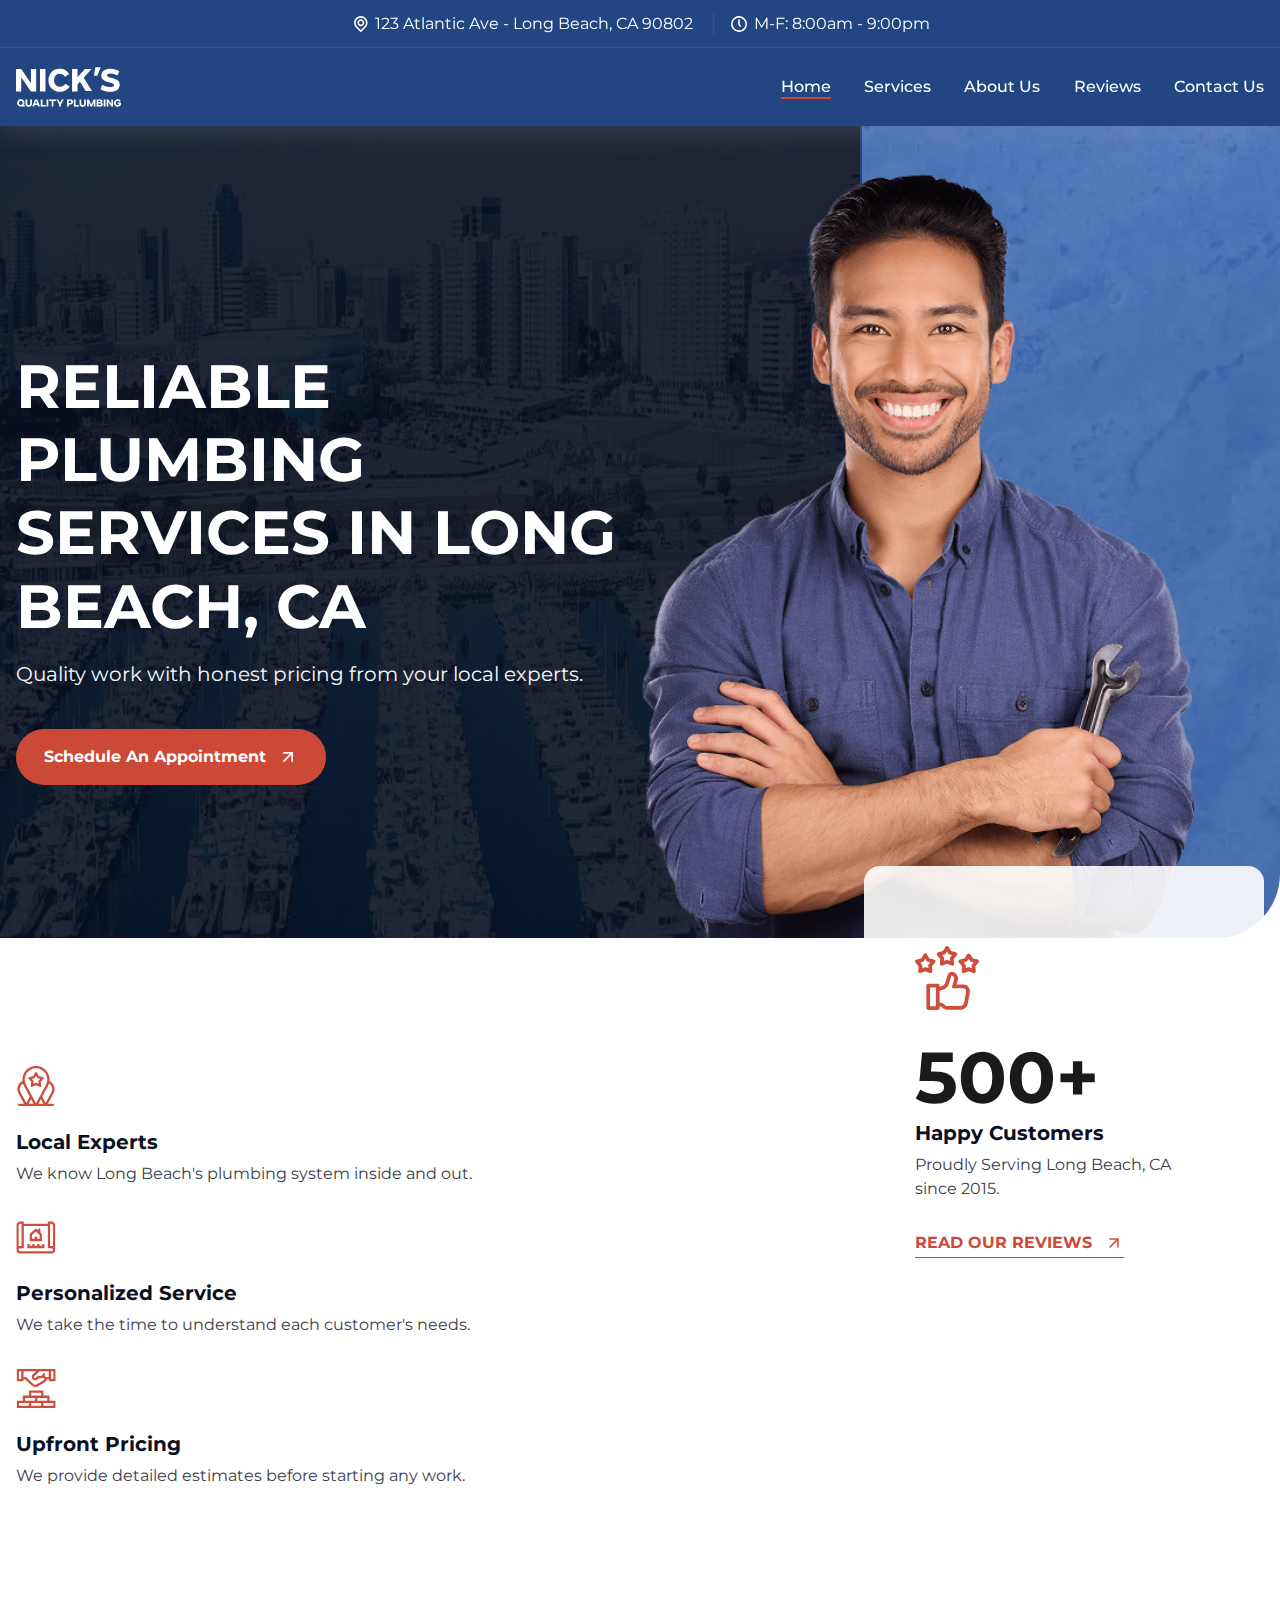
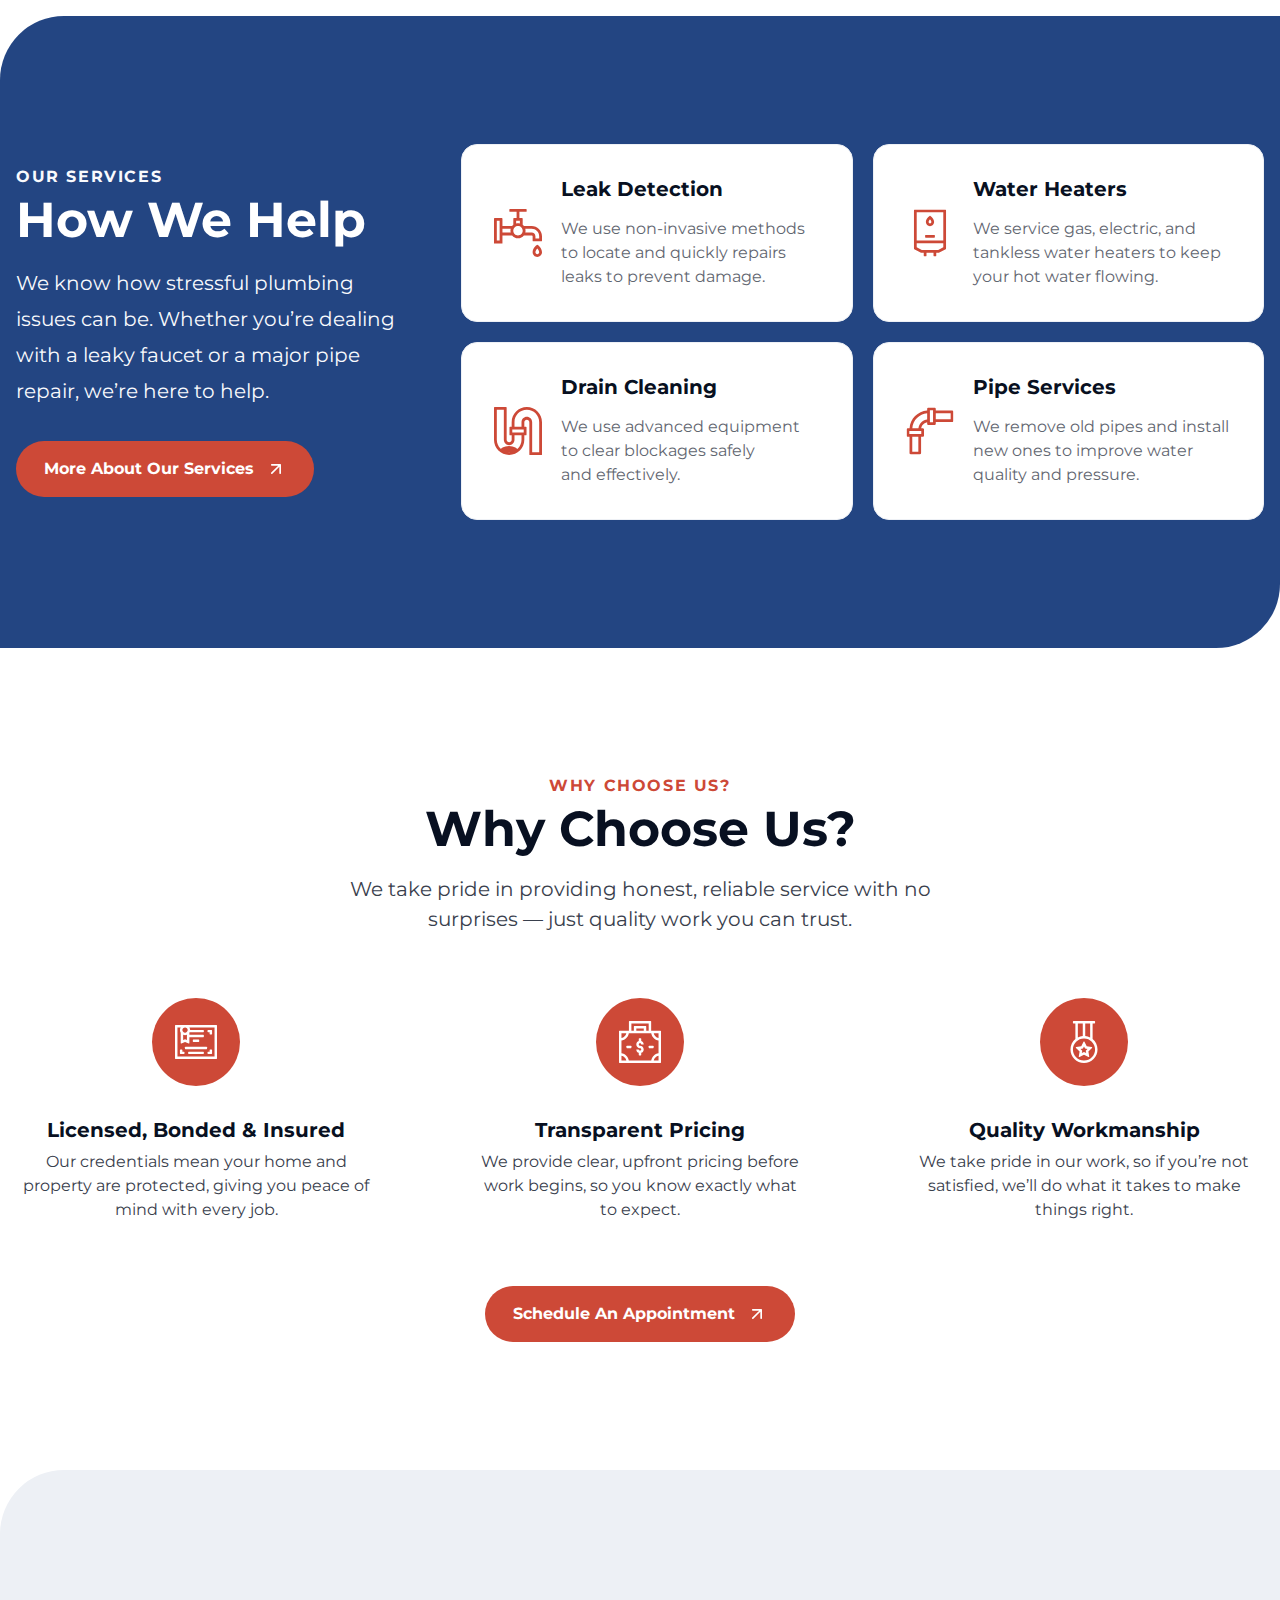
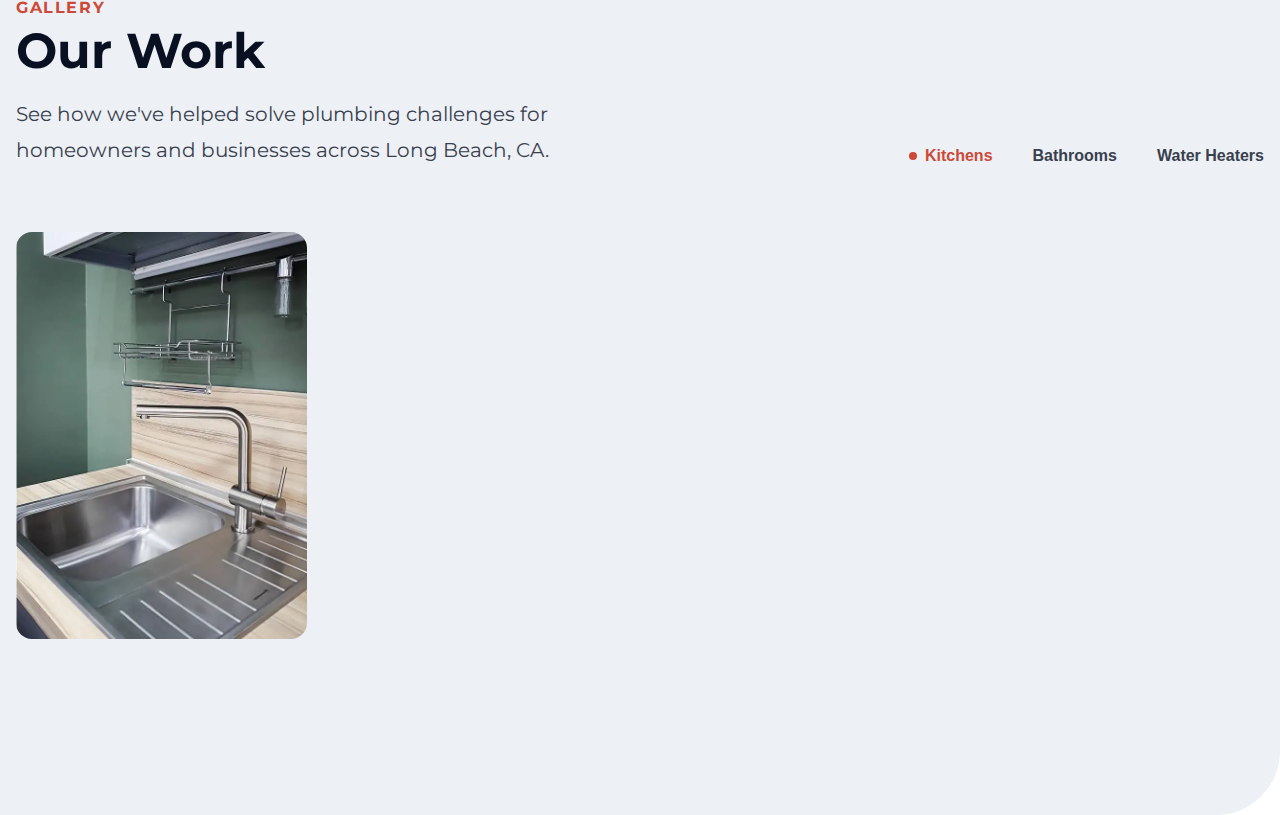
==== commit 111cf328: "Gallery section" ====
--- a/index.html
+++ b/index.html
@@ -626,253 +626,133 @@
             </div>
           </div>
           <div class="cs-wrapper">
-            <!--Gallery 1-->
+            <!-- Kitchens -->
             <div class="cs-gallery" data-category="one">
               <!--Picture 1-->
               <picture class="cs-image">
-                <source
-                  media="(max-width: 600px)"
-                  srcset="
-                    https://csimg.nyc3.digitaloceanspaces.com/SideBySide/leaves2.jpg
-                  " />
-                <source
-                  media="(min-width: 601px)"
-                  srcset="
-                    https://csimg.nyc3.digitaloceanspaces.com/SideBySide/leaves2.jpg
-                  " />
-                <img
-                  loading="lazy"
-                  decoding="async"
-                  src="https://csimg.nyc3.digitaloceanspaces.com/SideBySide/leaves2.jpg"
-                  alt="gallery"
-                  width="305"
-                  height="400" />
+                <img
+                  loading="lazy"
+                  decoding="async"
+                  src="assets/webp/nqp-kitchen-image-1.webp"
+                  alt="green and chrome kitchen"
+                  width="611"
+                  height="580" />
               </picture>
               <!--Picture 2-->
               <picture class="cs-image">
-                <source
-                  media="(max-width: 600px)"
-                  srcset="
-                    https://csimg.nyc3.digitaloceanspaces.com/SideBySide/leaves2.jpg
-                  " />
-                <source
-                  media="(min-width: 601px)"
-                  srcset="
-                    https://csimg.nyc3.digitaloceanspaces.com/SideBySide/leaves2.jpg
-                  " />
-                <img
-                  loading="lazy"
-                  decoding="async"
-                  src="https://csimg.nyc3.digitaloceanspaces.com/SideBySide/leaves2.jpg"
-                  alt="gallery"
-                  width="305"
-                  height="400" />
+                <img
+                  loading="lazy"
+                  decoding="async"
+                  src="assets/webp/nqp-kitchen-image-2.webp"
+                  alt="white and brown kitchen"
+                  width="611"
+                  height="580" />
               </picture>
               <!--Picture 3-->
               <picture class="cs-image">
-                <source
-                  media="(max-width: 600px)"
-                  srcset="
-                    https://csimg.nyc3.digitaloceanspaces.com/SideBySide/leaves2.jpg
-                  " />
-                <source
-                  media="(min-width: 601px)"
-                  srcset="
-                    https://csimg.nyc3.digitaloceanspaces.com/SideBySide/leaves2.jpg
-                  " />
-                <img
-                  loading="lazy"
-                  decoding="async"
-                  src="https://csimg.nyc3.digitaloceanspaces.com/SideBySide/leaves2.jpg"
-                  alt="gallery"
-                  width="305"
-                  height="400" />
+                <img
+                  loading="lazy"
+                  decoding="async"
+                  src="assets/webp/nqp-kitchen-image-3.webp"
+                  alt="blue and chrome kitchen"
+                  width="611"
+                  height="580" />
               </picture>
               <!--Picture 4-->
               <picture class="cs-image">
-                <source
-                  media="(max-width: 600px)"
-                  srcset="
-                    https://csimg.nyc3.digitaloceanspaces.com/SideBySide/leaves2.jpg
-                  " />
-                <source
-                  media="(min-width: 601px)"
-                  srcset="
-                    https://csimg.nyc3.digitaloceanspaces.com/SideBySide/leaves2.jpg
-                  " />
-                <img
-                  loading="lazy"
-                  decoding="async"
-                  src="https://csimg.nyc3.digitaloceanspaces.com/SideBySide/leaves2.jpg"
-                  alt="gallery"
-                  width="305"
-                  height="400" />
+                <img
+                  loading="lazy"
+                  decoding="async"
+                  src="assets/webp/nqp-kitchen-image-4.webp"
+                  alt="wood and chrome kitchen"
+                  width="611"
+                  height="580" />
               </picture>
             </div>
-            <!--Gallery 2-->
+            <!--Bathrooms-->
             <div class="cs-gallery cs-hidden" data-category="two">
               <!--Picture 1-->
               <picture class="cs-image">
-                <source
-                  media="(max-width: 600px)"
-                  srcset="
-                    https://csimg.nyc3.digitaloceanspaces.com/SideBySide/leaves3.jpg
-                  " />
-                <source
-                  media="(min-width: 601px)"
-                  srcset="
-                    https://csimg.nyc3.digitaloceanspaces.com/SideBySide/leaves3.jpg
-                  " />
-                <img
-                  loading="lazy"
-                  decoding="async"
-                  src="https://csimg.nyc3.digitaloceanspaces.com/SideBySide/leaves3.jpg"
-                  alt="gallery"
-                  width="305"
-                  height="400" />
+                <img
+                  loading="lazy"
+                  decoding="async"
+                  src="assets/webp/nqp-bathroom-image-1.webp"
+                  alt="blue tile bathroom"
+                  width="611"
+                  height="580" />
               </picture>
               <!--Picture 2-->
               <picture class="cs-image">
-                <source
-                  media="(max-width: 600px)"
-                  srcset="
-                    https://csimg.nyc3.digitaloceanspaces.com/SideBySide/leaves3.jpg
-                  " />
-                <source
-                  media="(min-width: 601px)"
-                  srcset="
-                    https://csimg.nyc3.digitaloceanspaces.com/SideBySide/leaves3.jpg
-                  " />
-                <img
-                  loading="lazy"
-                  decoding="async"
-                  src="https://csimg.nyc3.digitaloceanspaces.com/SideBySide/leaves3.jpg"
-                  alt="gallery"
-                  width="305"
-                  height="400" />
+                <img
+                  loading="lazy"
+                  decoding="async"
+                  src="assets/webp/nqp-bathroom-image-2.webp"
+                  alt="white orange bathroom"
+                  width="611"
+                  height="580" />
               </picture>
               <!--Picture 3-->
               <picture class="cs-image">
-                <source
-                  media="(max-width: 600px)"
-                  srcset="
-                    https://csimg.nyc3.digitaloceanspaces.com/SideBySide/leaves3.jpg
-                  " />
-                <source
-                  media="(min-width: 601px)"
-                  srcset="
-                    https://csimg.nyc3.digitaloceanspaces.com/SideBySide/leaves3.jpg
-                  " />
-                <img
-                  loading="lazy"
-                  decoding="async"
-                  src="https://csimg.nyc3.digitaloceanspaces.com/SideBySide/leaves3.jpg"
-                  alt="gallery"
-                  width="305"
-                  height="400" />
+                <img
+                  loading="lazy"
+                  decoding="async"
+                  src="assets/webp/nqp-bathroom-image-3.webp"
+                  alt="black and white bathroom"
+                  width="611"
+                  height="580" />
               </picture>
               <!--Picture 4-->
               <picture class="cs-image">
-                <source
-                  media="(max-width: 600px)"
-                  srcset="
-                    https://csimg.nyc3.digitaloceanspaces.com/SideBySide/leaves3.jpg
-                  " />
-                <source
-                  media="(min-width: 601px)"
-                  srcset="
-                    https://csimg.nyc3.digitaloceanspaces.com/SideBySide/leaves3.jpg
-                  " />
-                <img
-                  loading="lazy"
-                  decoding="async"
-                  src="https://csimg.nyc3.digitaloceanspaces.com/SideBySide/leaves3.jpg"
-                  alt="gallery"
-                  width="305"
-                  height="400" />
+                <img
+                  loading="lazy"
+                  decoding="async"
+                  src="assets/webp/nqp-bathroom-image-4.webp"
+                  alt="tropical bathroom"
+                  width="611"
+                  height="580" />
               </picture>
             </div>
-            <!--Gallery 3-->
+            <!--Wall Heaters-->
             <div class="cs-gallery cs-hidden" data-category="three">
               <!--Picture 1-->
               <picture class="cs-image">
-                <source
-                  media="(max-width: 600px)"
-                  srcset="
-                    https://csimg.nyc3.digitaloceanspaces.com/SideBySide/leaves2.jpg
-                  " />
-                <source
-                  media="(min-width: 601px)"
-                  srcset="
-                    https://csimg.nyc3.digitaloceanspaces.com/SideBySide/leaves2.jpg
-                  " />
-                <img
-                  loading="lazy"
-                  decoding="async"
-                  src="https://csimg.nyc3.digitaloceanspaces.com/SideBySide/leaves2.jpg"
-                  alt="gallery"
-                  width="305"
-                  height="400" />
+                <img
+                  loading="lazy"
+                  decoding="async"
+                  src="assets/webp/nqp-water-heater-image-1.webp"
+                  alt="white water heater chrome pipe"
+                  width="611"
+                  height="580" />
               </picture>
               <!--Picture 2-->
               <picture class="cs-image">
-                <source
-                  media="(max-width: 600px)"
-                  srcset="
-                    https://csimg.nyc3.digitaloceanspaces.com/SideBySide/leaves2.jpg
-                  " />
-                <source
-                  media="(min-width: 601px)"
-                  srcset="
-                    https://csimg.nyc3.digitaloceanspaces.com/SideBySide/leaves2.jpg
-                  " />
-                <img
-                  loading="lazy"
-                  decoding="async"
-                  src="https://csimg.nyc3.digitaloceanspaces.com/SideBySide/leaves2.jpg"
-                  alt="gallery"
-                  width="305"
-                  height="400" />
+                <img
+                  loading="lazy"
+                  decoding="async"
+                  src="assets/webp/nqp-water-heater-image-2.webp"
+                  alt="white water heater grey pipes"
+                  width="611"
+                  height="580" />
               </picture>
               <!--Picture 3-->
               <picture class="cs-image">
-                <source
-                  media="(max-width: 600px)"
-                  srcset="
-                    https://csimg.nyc3.digitaloceanspaces.com/SideBySide/leaves2.jpg
-                  " />
-                <source
-                  media="(min-width: 601px)"
-                  srcset="
-                    https://csimg.nyc3.digitaloceanspaces.com/SideBySide/leaves2.jpg
-                  " />
-                <img
-                  loading="lazy"
-                  decoding="async"
-                  src="https://csimg.nyc3.digitaloceanspaces.com/SideBySide/leaves2.jpg"
-                  alt="gallery"
-                  width="305"
-                  height="400" />
+                <img
+                  loading="lazy"
+                  decoding="async"
+                  src="assets/webp/nqp-water-heater-image-3.webp"
+                  alt="white water heater beige tile"
+                  width="611"
+                  height="580" />
               </picture>
               <!--Picture 4-->
               <picture class="cs-image">
-                <source
-                  media="(max-width: 600px)"
-                  srcset="
-                    https://csimg.nyc3.digitaloceanspaces.com/SideBySide/leaves2.jpg
-                  " />
-                <source
-                  media="(min-width: 601px)"
-                  srcset="
-                    https://csimg.nyc3.digitaloceanspaces.com/SideBySide/leaves2.jpg
-                  " />
-                <img
-                  loading="lazy"
-                  decoding="async"
-                  src="https://csimg.nyc3.digitaloceanspaces.com/SideBySide/leaves2.jpg"
-                  alt="gallery"
-                  width="305"
-                  height="400" />
+                <img
+                  loading="lazy"
+                  decoding="async"
+                  src="assets/webp/nqp-water-heater-image-4.webp"
+                  alt="white water heater blue background"
+                  width="611"
+                  height="580" />
               </picture>
             </div>
           </div>
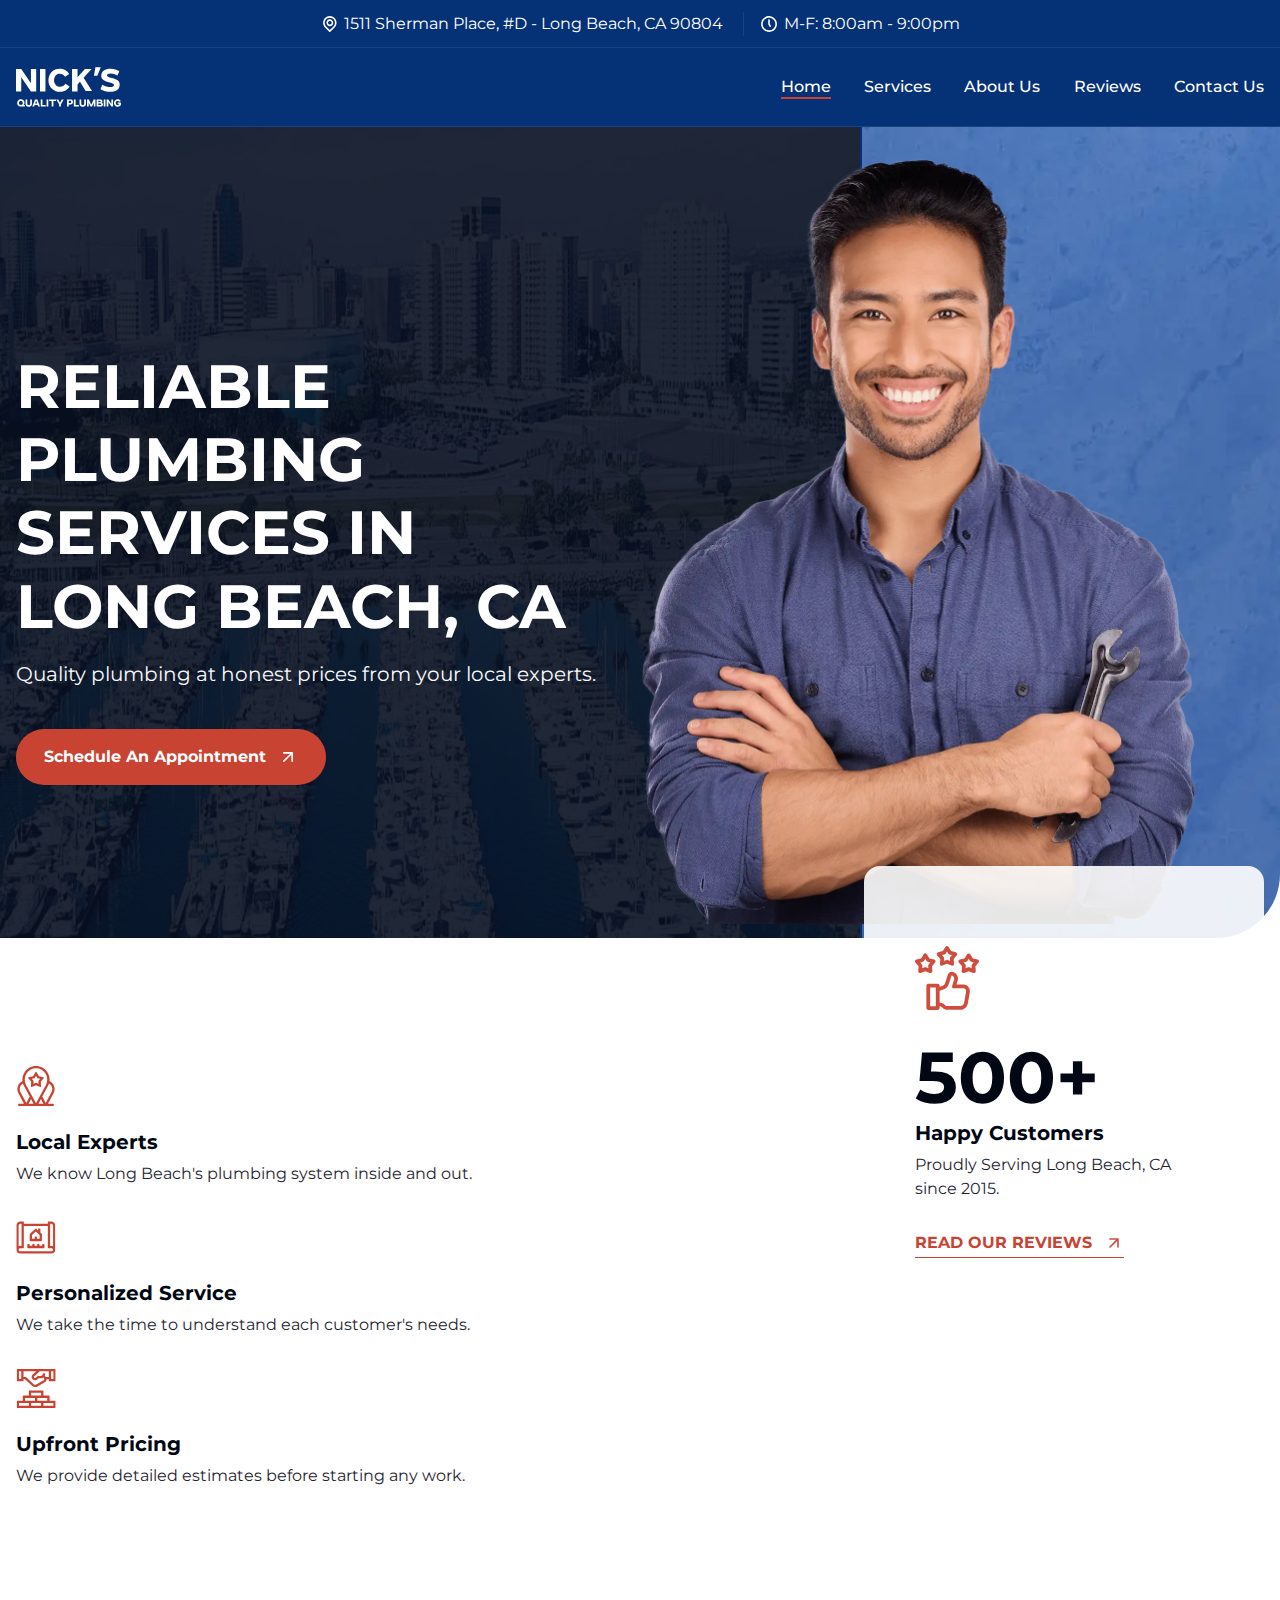
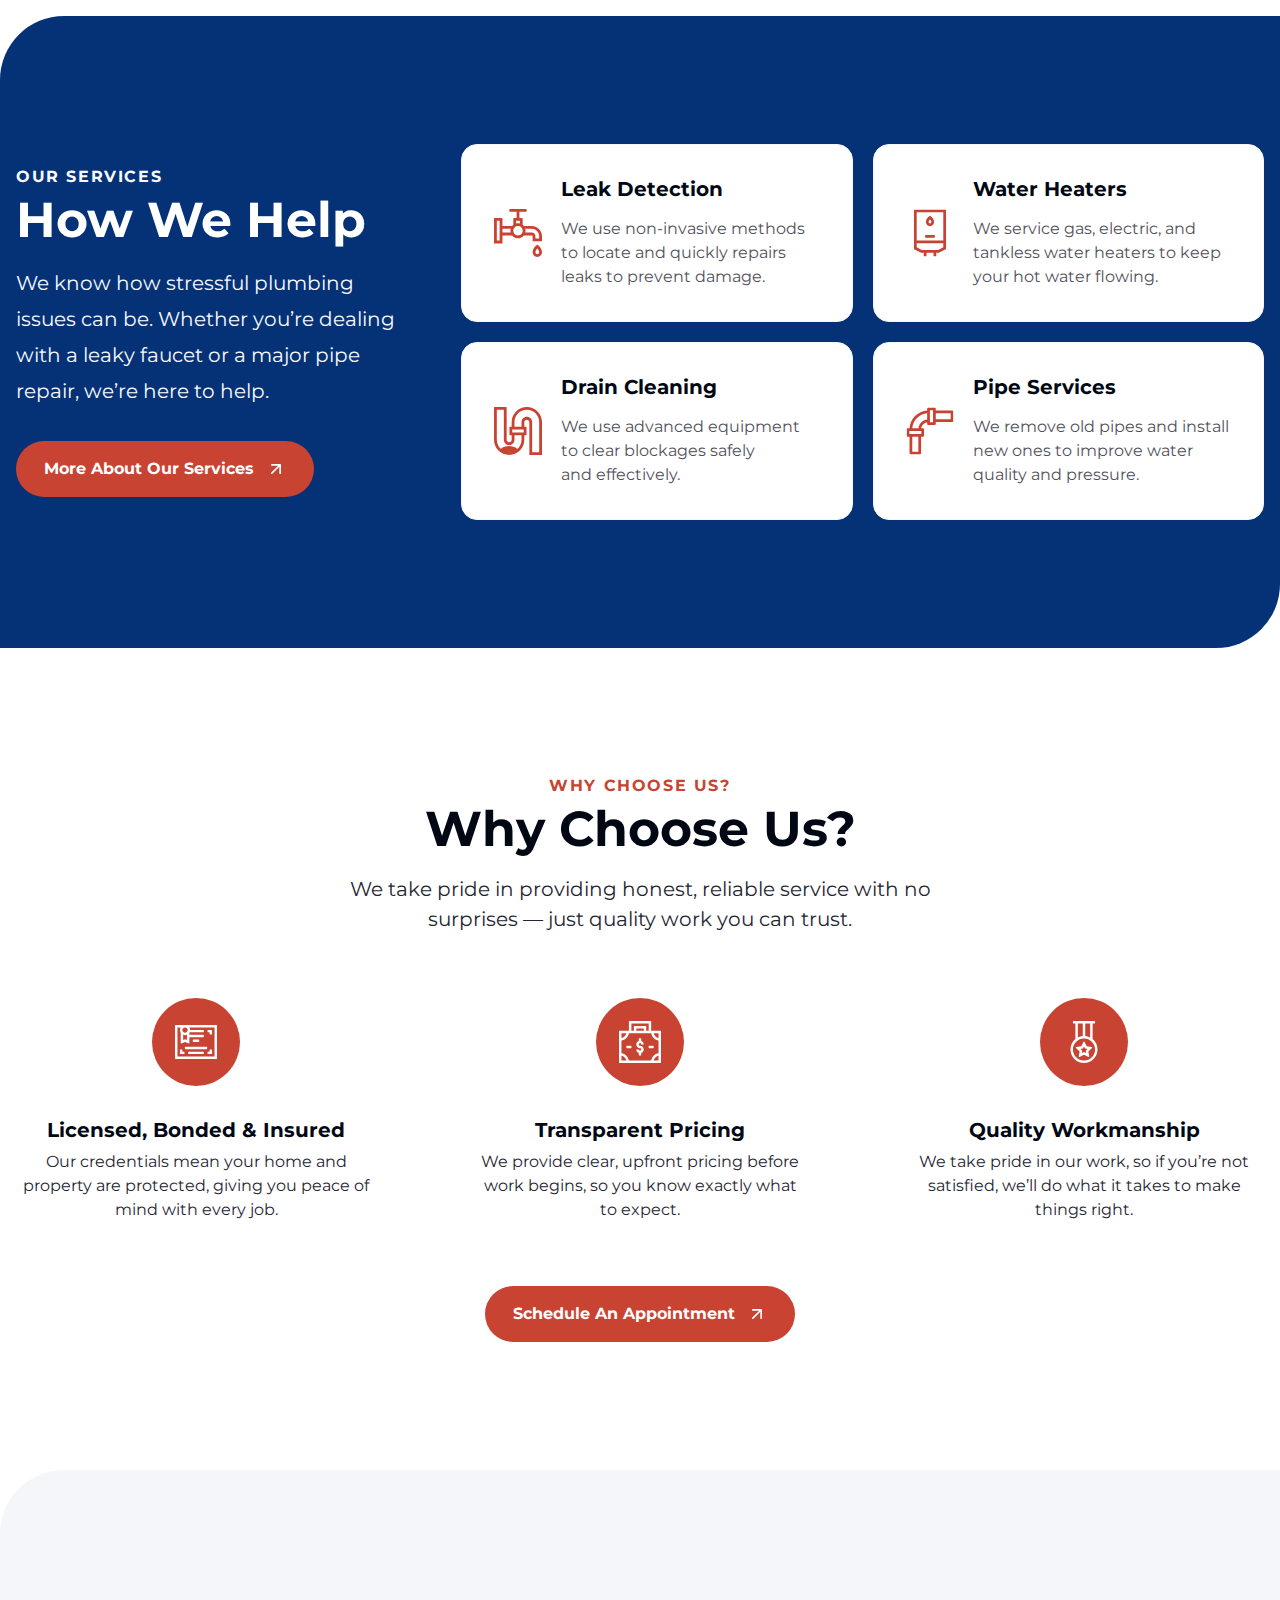
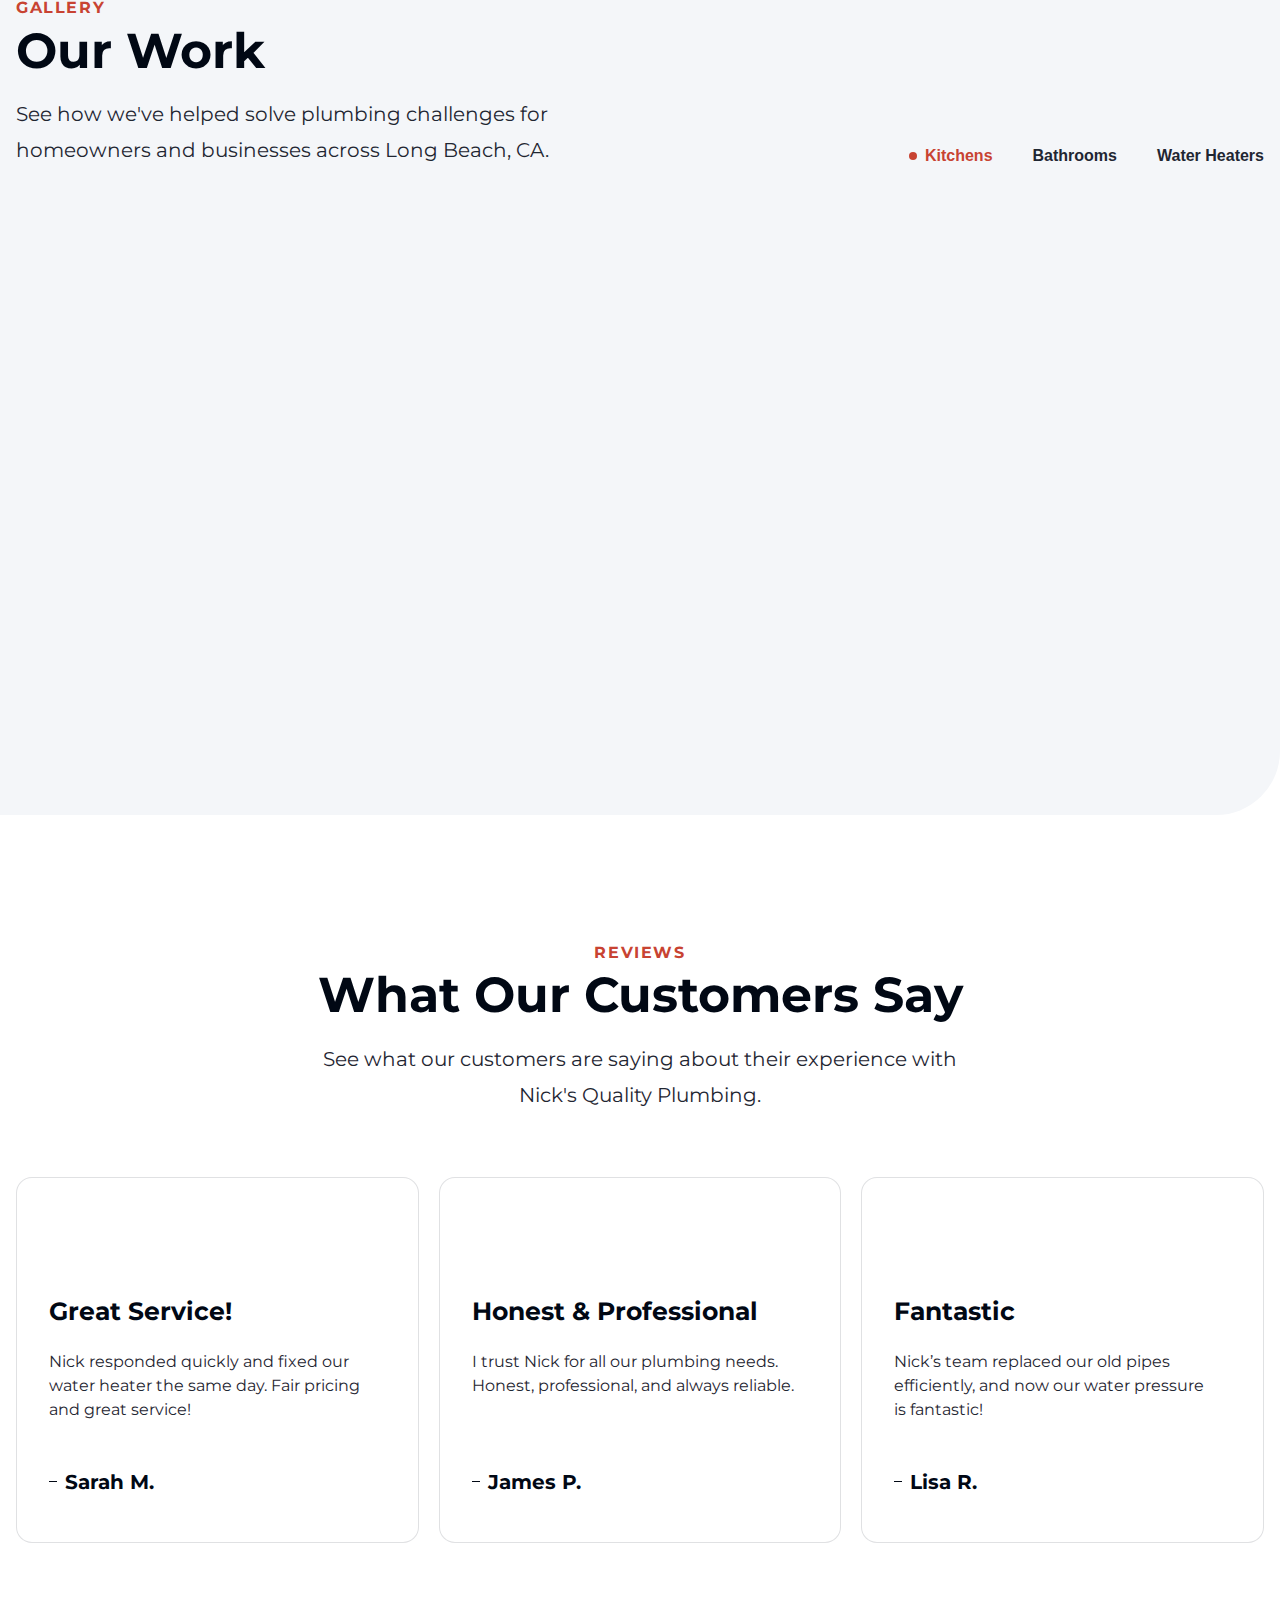
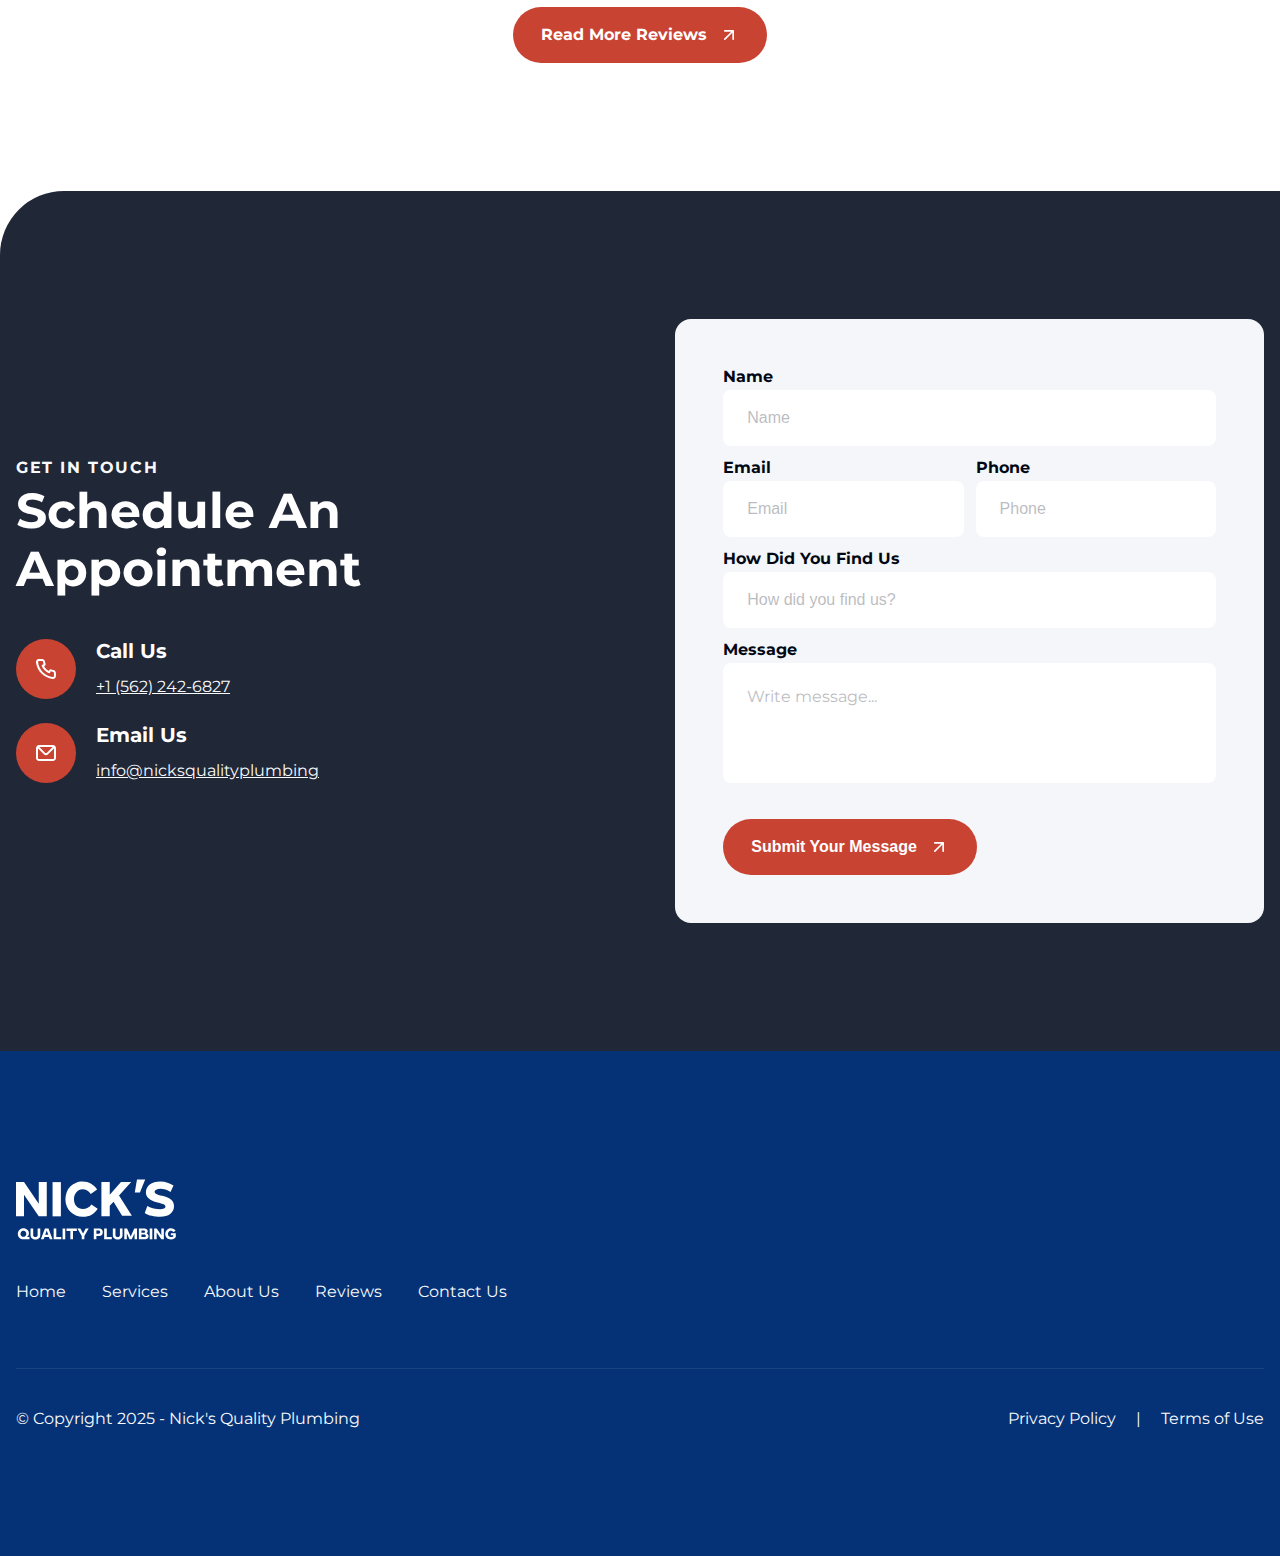
==== commit 3769dad3: "Edits" ====
--- a/index.html
+++ b/index.html
@@ -117,7 +117,7 @@
                 height="20"
                 aria-hidden="true"
                 decoding="async" />
-              123 Atlantic Ave - Long Beach, CA 90802
+              1511 Sherman Place, #D - Long Beach, CA 90804
             </li>
             <li class="cs-item cs-remove">
               <img
@@ -139,7 +139,7 @@
                 height="20"
                 aria-hidden="true"
                 decoding="async" />
-              (562) 123-4567
+              (562) 242-6827
             </li>
           </ul>
         </div>
@@ -177,16 +177,16 @@
                   <a href="/index.html" class="cs-li-link cs-active"> Home </a>
                 </li>
                 <li class="cs-li">
-                  <a href="services.html" class="cs-li-link"> Services </a>
+                  <a href="" class="cs-li-link"> Services </a>
                 </li>
                 <li class="cs-li">
-                  <a href="about.html" class="cs-li-link"> About Us </a>
+                  <a href="" class="cs-li-link"> About Us </a>
                 </li>
                 <li class="cs-li">
-                  <a href="reviews.html" class="cs-li-link"> Reviews </a>
+                  <a href="" class="cs-li-link"> Reviews </a>
                 </li>
                 <li class="cs-li extra-contact">
-                  <a href="/contact.html" class="cs-li-link"> Contact Us </a>
+                  <a href="" class="cs-li-link"> Contact Us </a>
                 </li>
               </ul>
             </div>
@@ -204,7 +204,7 @@
             </picture>
             <div class="cs-info">
               <span class="cs-header">Call Us</span>
-              <span class="cs-link-content">(562) 123-4567</span>
+              <span class="cs-link-content">(562) 242-6827</span>
             </div>
           </a>
           <a href="/contact.html" class="cs-button-border">
@@ -234,7 +234,7 @@
           </picture>
           <div class="cs-info">
             <span class="cs-header">Call Us</span>
-            <span class="cs-link-content">(562) 123-4567</span>
+            <span class="cs-link-content">(562) 242-6827</span>
           </div>
         </a>
       </div>
@@ -252,7 +252,7 @@
               Reliable plumbing services in Long Beach, CA
             </h1>
             <p class="cs-text">
-              Quality work with honest pricing from your local experts.
+              Quality plumbing at honest prices from your local experts.
             </p>
             <a href="" class="cs-button-solid">
               schedule an appointment
@@ -324,7 +324,7 @@
               aria-hidden="true"
               decoding="async"
               src="assets/webp/water-heater-desktop.webp"
-              alt="construction site"
+              alt="Blue water texture"
               width="630"
               height="951" />
           </picture>
@@ -758,7 +758,269 @@
           </div>
         </div>
       </section>
+
+      <!-- ============================================ -->
+      <!--                   Reviews                    -->
+      <!-- ============================================ -->
+
+      <section id="reviews-607">
+        <div class="cs-container">
+          <div class="cs-content">
+            <span class="cs-topper">reviews</span>
+            <h2 class="cs-title">What Our Customers Say</h2>
+            <p class="cs-text">
+              See what our customers are saying about their experience with
+              Nick's Quality Plumbing.
+            </p>
+          </div>
+          <ul class="cs-card-group">
+            <li class="cs-item">
+              <img
+                class="cs-icon"
+                src="assets/svg/gold-quotes.svg"
+                alt="quote icon"
+                aria-hidden="true"
+                width="40"
+                height="38"
+                loading="lazy"
+                decoding="async" />
+              <h3 class="cs-h3">Great Service!</h3>
+              <p class="cs-item-text">
+                Nick responded quickly and fixed our water heater the same day.
+                Fair pricing and great service!
+              </p>
+              <span class="cs-name">Sarah M.</span>
+            </li>
+            <li class="cs-item">
+              <img
+                class="cs-icon"
+                src="assets/svg/gold-quotes.svg"
+                alt="quote icon"
+                aria-hidden="true"
+                width="40"
+                height="38"
+                loading="lazy"
+                decoding="async" />
+              <h3 class="cs-h3">Honest & professional</h3>
+              <p class="cs-item-text">
+                I trust Nick for all our plumbing needs. Honest, professional,
+                and always reliable.
+              </p>
+              <span class="cs-name">James P.</span>
+            </li>
+            <li class="cs-item">
+              <img
+                class="cs-icon"
+                src="assets/svg/gold-quotes.svg"
+                alt="quote icon"
+                aria-hidden="true"
+                width="40"
+                height="38"
+                loading="lazy"
+                decoding="async" />
+              <h3 class="cs-h3">Fantastic</h3>
+              <p class="cs-item-text">
+                Nick’s team replaced our old pipes efficiently, and now our
+                water pressure is fantastic!
+              </p>
+              <span class="cs-name">Lisa R.</span>
+            </li>
+          </ul>
+          <a href="" class="cs-button-solid">
+            read more reviews
+            <img
+              class="cs-button-arrow"
+              src="/assets/svg/upper-right-arrow.svg"
+              decoding="async"
+              alt="arrow"
+              width="20"
+              height="20"
+              aria-hidden="true" />
+          </a>
+        </div>
+      </section>
+
+      <!-- ============================================ -->
+      <!--                   Contact CTA                -->
+      <!-- ============================================ -->
+
+      <section id="contact-1695">
+        <div class="cs-container">
+          <div class="cs-content">
+            <span class="cs-topper">get in touch</span>
+            <h2 class="cs-title">schedule an appointment</h2>
+            <ul class="cs-ul">
+              <li class="cs-li">
+                <picture class="cs-icon-wrapper">
+                  <img
+                    aria-hidden="true"
+                    src="assets/svg/phone-icon-white.svg"
+                    alt="phone icon"
+                    class="cs-icon"
+                    width="24"
+                    height="24"
+                    decoding="async" />
+                </picture>
+                <div class="cs-flex-group">
+                  <span class="cs-header">Call Us</span>
+                  <a href="tel:562-242-6827" class="cs-link"
+                    >+1 (562) 242-6827</a
+                  >
+                </div>
+              </li>
+              <li class="cs-li">
+                <picture class="cs-icon-wrapper">
+                  <img
+                    class="cs-icon"
+                    aria-hidden="true"
+                    src="assets/svg/email-icon-white.svg"
+                    alt="address icon"
+                    width="24"
+                    height="24"
+                    decoding="async" />
+                </picture>
+                <div class="cs-flex-group">
+                  <span class="cs-header">Email Us</span>
+                  <a href="mailto:info@nicksqualityplumbing.com" class="cs-link"
+                    >info@nicksqualityplumbing</a
+                  >
+                </div>
+              </li>
+            </ul>
+          </div>
+          <!--Form-->
+          <form class="cs-form" name="Contact Form" method="post">
+            <label class="cs-label">
+              Name
+              <input
+                class="cs-input"
+                required
+                type="text"
+                id="name-1695"
+                name="name"
+                placeholder="Name" />
+            </label>
+            <label class="cs-label">
+              Email
+              <input
+                class="cs-input"
+                required
+                type="email"
+                id="email-1695"
+                name="email"
+                placeholder="Email" />
+            </label>
+            <label class="cs-label">
+              Phone
+              <input
+                class="cs-input"
+                required
+                type="tel"
+                id="phone-1695"
+                name="phone"
+                placeholder="Phone" />
+            </label>
+            <label class="cs-label">
+              How Did You Find Us
+              <input
+                class="cs-input"
+                type="text"
+                id="find-1695"
+                name="find-us"
+                placeholder="How did you find us?" />
+            </label>
+            <label class="cs-label cs-label-message">
+              Message
+              <textarea
+                class="cs-input cs-textarea"
+                required
+                name="Message"
+                id="message-1695"
+                placeholder="Write message..."></textarea>
+            </label>
+            <p class="cs-wrapper">
+              <button class="cs-button-solid cs-submit" type="submit">
+                submit your message
+                <img
+                  class="cs-button-arrow"
+                  src="/assets/svg/upper-right-arrow.svg"
+                  decoding="async"
+                  alt="arrow"
+                  width="20"
+                  height="20"
+                  aria-hidden="true" />
+              </button>
+            </p>
+          </form>
+        </div>
+
+        <picture class="cs-background">
+          <!--Mobile Image-->
+          <source
+            media="(max-width: 600px)"
+            srcset="assets/webp/hero-bg-mobile.webp" />
+          <!--Tablet and above Image-->
+          <source
+            media="(min-width: 601px)"
+            srcset="assets/webp/hero-bg-desktop.webp" />
+          <img
+            loading="lazy"
+            decoding="async"
+            src="assets/webp/hero-bg-desktop.webp"
+            alt="Long Beach, CA"
+            width="1290"
+            height="684" />
+        </picture>
+      </section>
     </main>
+
+    <!-- ============================================ -->
+    <!--                  Footer                      -->
+    <!-- ============================================ -->
+
+    <footer id="footer-1391">
+      <div class="cs-container">
+        <div class="cs-top">
+          <a aria-label="go back to home" class="cs-logo" href="">
+            <img
+              class="cs-logo-img"
+              loading="lazy"
+              decoding="async"
+              src="assets/svg/nqp-temp-logo.svg"
+              alt="logo"
+              width="209"
+              height="40" />
+          </a>
+          <ul class="cs-ul">
+            <li class="cs-li">
+              <a href="" class="cs-link">Home</a>
+            </li>
+            <li class="cs-li">
+              <a href="" class="cs-link">Services</a>
+            </li>
+            <li class="cs-li">
+              <a href="" class="cs-link">About Us</a>
+            </li>
+            <li class="cs-li">
+              <a href="" class="cs-link">Reviews</a>
+            </li>
+            <li class="cs-li">
+              <a href="" class="cs-link">Contact Us</a>
+            </li>
+          </ul>
+        </div>
+        <div class="cs-bottom">
+          <span class="cs-copyright">
+            © Copyright 2025 - Nick's Quality Plumbing
+          </span>
+          <div class="cs-flex">
+            <a href="" class="cs-copyright-link">Privacy Policy</a>
+            <span class="cs-separater">|</span>
+            <a href="" class="cs-copyright-link">Terms of Use</a>
+          </div>
+        </div>
+      </div>
+    </footer>
 
     <script defer src="/assets/js/nav.js"></script>
     <!-- Gallery Filter -->
--- a/css/core-styles.css
+++ b/css/core-styles.css
@@ -4,19 +4,18 @@
 /* Mobile */
 @media only screen and (min-width: 0rem) {
   :root {
-    --primaryBlue: #234582;
-    --primaryRed: #cd4937;
-    --black: #081021;
+    --primaryBlue: #053276;
+    --primaryRed: #c84332;
+    --black: #010814;
     --white: #fff;
-    --bodyCopyDark: #39404d;
+    --bodyCopyDark: #1f2632;
     --bodyCopyLight: #f9fafd;
-    --extraBG: #edf0f5;
+    --extraBG: #f4f6f9;
 
     --primary: #853a3a;
     --primaryLight: #001f3f;
     --secondary: #e4a95f;
     --secondaryLight: #ffba43;
-    --headerColor: #1a1a1a;
     /* 13px - 16px */
     --topperFontSize: clamp(0.8125rem, 1.6vw, 1rem);
     /* 31px - 49px */
@@ -91,6 +90,7 @@
     text-transform: capitalize;
     margin: 0;
     color: var(--headerColor);
+    text-wrap: balance;
   }
   p,
   li,
@@ -182,7 +182,6 @@
     /* prevents padding from affecting height and width */
     box-sizing: border-box;
     background-color: var(--primaryBlue);
-    box-shadow: rgba(149, 157, 165, 0.2) 0px 8px 24px;
     position: fixed;
     z-index: 100;
     transition: transform 0.3s, background-color 0.3s;
@@ -954,7 +953,8 @@
   }
 }
 
-/* More Navigation Shenanigans */
+/* More Navigation Declarations */
+
 @media (min-width: 650px) {
   #cs-navigation .tb-hidden {
     display: none;
@@ -970,3 +970,343 @@
     display: none;
   }
 }
+
+#cs-navigation {
+  border-bottom: 1px solid #ffffff15;
+}
+
+/*-- -------------------------- -->
+<---          Contact CTA       -->
+<--- -------------------------- -*/
+
+/* Mobile - 360px */
+@media only screen and (min-width: 0rem) {
+  #contact-1695 {
+    padding: var(--sectionPadding);
+    position: relative;
+    z-index: 1;
+  }
+  #contact-1695 .cs-container {
+    width: 100%;
+    /* changes to 1280px at tablet */
+    max-width: 36.5rem;
+    margin: auto;
+    display: flex;
+    flex-direction: column;
+    justify-content: center;
+    align-items: stretch;
+    /* 48px - 64px */
+    gap: clamp(3rem, 7vw, 4rem);
+    column-gap: auto;
+  }
+  #contact-1695 .cs-content {
+    /* set text align to left if content needs to be left aligned */
+    text-align: left;
+    width: 100%;
+    display: flex;
+    flex-direction: column;
+    /* centers content horizontally, set to flex-start to left align */
+    align-items: flex-start;
+  }
+  #contact-1695 .cs-topper {
+    color: var(--bodyCopyLight);
+  }
+  #contact-1695 .cs-title {
+    max-width: 23ch;
+    margin-bottom: 2.5rem;
+    color: var(--white);
+  }
+  #contact-1695 .cs-ul {
+    text-align: left;
+    width: 100%;
+    margin: 0;
+    box-sizing: border-box;
+    padding: 0;
+    display: flex;
+    flex-direction: column;
+    align-items: flex-start;
+    gap: 1.5rem;
+    position: relative;
+  }
+  #contact-1695 .cs-li {
+    list-style: none;
+    display: flex;
+    justify-content: flex-start;
+    align-items: flex-start;
+    gap: 1.25rem;
+  }
+  #contact-1695 .cs-li:hover .cs-icon-wrapper {
+    transform: scale(1.1);
+  }
+  #contact-1695 .cs-header {
+    font-size: 1.25rem;
+    font-weight: 700;
+    line-height: 1.2em;
+    margin-bottom: 0.75rem;
+    color: var(--white);
+    display: block;
+  }
+  #contact-1695 .cs-link {
+    font-size: 1rem;
+    line-height: 1.5em;
+    color: var(--bodyCopyLight);
+    /* display: flex keeps any inline icons centred with the text */
+    display: flex;
+    gap: 0.25rem;
+    position: relative;
+  }
+  #contact-1695 .cs-icon-wrapper {
+    width: 3.75rem;
+    height: 3.75rem;
+    margin: 0;
+    background-color: var(--primaryRed);
+    border-radius: 50%;
+    display: flex;
+    justify-content: center;
+    align-items: center;
+    transition: transform 0.3s;
+    /* prevents flexbox from squishing it */
+    flex: none;
+  }
+  #contact-1695 .cs-icon {
+    width: 1.5rem;
+    height: auto;
+    display: block;
+  }
+  #contact-1695 .cs-form {
+    width: 100%;
+    max-width: 39.375rem;
+    /* prevents flexbox from affecting height and width */
+    box-sizing: border-box;
+    /* 24px - 48px top and bottom */
+    /* 16px - 48px left and right */
+    padding: clamp(1.5rem, 5.18vw, 3rem) clamp(1rem, 4vw, 3rem);
+    background-color: var(--extraBG);
+    display: grid;
+    grid-template-columns: repeat(12, 1fr);
+    flex-wrap: wrap;
+    gap: 0.75rem;
+    border-radius: 1rem;
+  }
+  #contact-1695 .cs-label {
+    font-size: 1rem;
+    font-weight: 700;
+    color: var(--black);
+    width: 100%;
+    display: flex;
+    grid-column: span 12;
+    flex-direction: column;
+    align-items: flex-start;
+    gap: 0.25rem;
+  }
+  #contact-1695 .cs-input {
+    font-size: 1rem;
+    width: 100%;
+    height: 3.5rem;
+    /* prevents padding from adding to height and width */
+    box-sizing: border-box;
+    padding: 0;
+    padding-left: 1.5rem;
+    color: var(--headerColor);
+    background-color: var(--white);
+    border: none;
+    border-radius: 0.5rem;
+  }
+  #contact-1695 .cs-input::placeholder {
+    color: var(--bodyCopyDark);
+    opacity: 0.3;
+  }
+  #contact-1695 .cs-textarea {
+    font-family: inherit;
+    min-height: 7.5rem;
+    margin: 0;
+    padding-top: 1.5rem;
+    resize: none;
+  }
+  #contact-1695 .cs-wrapper {
+    grid-column: span 12;
+  }
+  #contact-1695 .cs-submit {
+    margin-top: 1.5rem;
+    border: none;
+  }
+  #contact-1695 .cs-background {
+    width: 100%;
+    height: 100%;
+    position: absolute;
+    top: 0;
+    left: 0;
+    z-index: -1;
+  }
+  #contact-1695 .cs-background::before {
+    content: "";
+    width: 100%;
+    height: 100%;
+    background: #081021;
+    opacity: 0.9;
+    position: absolute;
+    top: 0;
+    left: 0;
+    z-index: 1;
+    border-top-left-radius: var(--sectionBorderRadius);
+  }
+  #contact-1695 .cs-background img {
+    width: 100%;
+    height: 100%;
+    object-fit: cover;
+    object-position: center;
+    position: absolute;
+    top: 0;
+    left: 0;
+    border-top-left-radius: var(--sectionBorderRadius);
+  }
+}
+
+/* Centers submit button */
+@media only screen and (max-width: 767px) {
+  #contact-1695 .cs-wrapper {
+    margin-inline: auto;
+  }
+}
+
+/* Tablet - 768px */
+@media only screen and (min-width: 48rem) {
+  #contact-1695 .cs-container {
+    max-width: 80rem;
+    flex-direction: row-reverse;
+    justify-content: space-between;
+    align-items: center;
+  }
+  #contact-1695 .cs-content {
+    width: 47%;
+    max-width: 32.5rem;
+    /* sends it to the right in the 2nd position */
+    order: 2;
+    /* prevents flexbox from squishing it */
+    flex: none;
+  }
+  #contact-1695 .cs-form {
+    width: 46vw;
+    max-width: 39.375rem;
+  }
+  #contact-1695 .cs-submit {
+    width: auto;
+  }
+}
+/* Desktop - 1024px */
+@media only screen and (min-width: 64rem) {
+  #contact-1695 .cs-label:nth-of-type(2),
+  #contact-1695 .cs-label:nth-of-type(3) {
+    grid-column: span 6;
+  }
+  #contact-1695 .cs-submit {
+    width: auto;
+    grid-column: span 6;
+  }
+}
+
+/*-- -------------------------- -->
+<---          Footer            -->
+<--- -------------------------- -*/
+
+/* Mobile - 360px */
+@media only screen and (min-width: 0rem) {
+  #footer-1391 {
+    padding: var(--sectionPadding);
+    position: relative;
+    z-index: 1;
+    background-color: var(--primaryBlue);
+    color: var(--bodyCopyLight);
+  }
+  #footer-1391 .cs-container {
+    width: 100%;
+    max-width: 100%;
+    margin: auto;
+    display: flex;
+    flex-direction: column;
+    align-items: center;
+  }
+  #footer-1391 .cs-top {
+    width: 100%;
+    margin-bottom: 2.5rem;
+    /* 24px - 64px */
+    padding-bottom: clamp(1.5rem, 5vw, 4rem);
+    border-bottom: 1px solid #fefefe15;
+    display: flex;
+    flex-direction: column;
+    align-items: center;
+    justify-content: center;
+    /* 24px - 40px */
+    gap: clamp(1.25rem, 4vw, 2.5rem);
+  }
+  #footer-1391 .cs-ul {
+    margin: 0;
+    padding: 0;
+    display: flex;
+    flex-wrap: wrap;
+    align-items: center;
+    justify-content: center;
+    row-gap: 0.5rem;
+    /* 24px - 36px */
+    column-gap: clamp(1.5rem, 4vw, 2.25rem);
+  }
+  #footer-1391 .cs-li {
+    list-style: none;
+  }
+  #footer-1391 .cs-link {
+    /* 14px - 16px */
+    font-size: clamp(0.875rem, 1.5vw, 1rem);
+    line-height: 1.5em;
+    text-decoration: none;
+    margin: 0;
+    color: var(--bodyCopyLight);
+    display: block;
+    transition: color 0.3s;
+  }
+  #footer-1391 .cs-link:hover {
+    color: var(--primaryRed);
+  }
+  #footer-1391 .cs-logo {
+    width: 100%;
+    max-width: 10rem;
+    height: auto;
+    display: block;
+  }
+  #footer-1391 .cs-logo-img {
+    width: 100%;
+    height: auto;
+    display: block;
+  }
+  #footer-1391 .cs-bottom {
+    width: 100%;
+    display: flex;
+    flex-direction: column;
+    align-items: center;
+    gap: 1rem;
+  }
+  #footer-1391 .cs-copyright-link,
+  #footer-1391 .cs-separater {
+    font-size: 1rem;
+    text-decoration: none;
+    color: var(--bodyCopyLight);
+    transition: color 0.3s;
+  }
+  #footer-1391 .cs-copyright-link:hover,
+  #footer-1391 .cs-separater:hover {
+    color: var(--primaryRed);
+  }
+  #footer-1391 .cs-separater {
+    margin: 0 1rem;
+    display: inline-block;
+  }
+}
+/* Tablet - 768px */
+@media only screen and (min-width: 48rem) {
+  #footer-1391 .cs-top {
+    align-items: flex-start;
+  }
+  #footer-1391 .cs-bottom {
+    flex-direction: row;
+    justify-content: space-between;
+  }
+}
--- a/css/index.css
+++ b/css/index.css
@@ -226,7 +226,7 @@
     line-height: 1.2em;
     font-weight: 700;
     margin: 0;
-    color: var(--headerColor);
+    color: var(--black);
   }
   #Hservices-2274 .cs-fake-link {
     font-size: 1rem;
@@ -632,7 +632,7 @@
   #gallery-453 .cs-button-group {
     width: 100%;
     max-width: 37.5rem;
-    margin: 0;
+    margin: 1.5rem 0 0 0;
     display: flex;
     justify-content: flex-start;
     align-items: center;
@@ -810,3 +810,149 @@
     aspect-ratio: 0.71529412;
   }
 }
+
+/*-- -------------------------- -->
+<---          Reviews           -->
+<--- -------------------------- -*/
+
+/* Mobile - 360px */
+@media only screen and (min-width: 0rem) {
+  #reviews-607 {
+    padding: var(--sectionPadding);
+  }
+  #reviews-607 .cs-container {
+    width: 100%;
+    /* changes to 1280px at tablet */
+    max-width: 34.375rem;
+    margin: auto;
+    display: flex;
+    flex-direction: column;
+    align-items: center;
+    /* 48px - 64px */
+    gap: clamp(3rem, 6vw, 4rem);
+  }
+  #reviews-607 .cs-content {
+    /* set text align to left if content needs to be left aligned */
+    text-align: center;
+    width: 100%;
+    display: flex;
+    flex-direction: column;
+    /* centers content horizontally, set to flex-start to left align */
+    align-items: center;
+  }
+  #reviews-607 .cs-topper {
+    color: var(--primaryRed);
+  }
+  #reviews-607 .cs-title {
+    color: var(--black);
+  }
+  #reviews-607 .cs-text {
+    font-size: var(--subheading);
+    color: var(--bodyCopyDark);
+  }
+  #reviews-607 .cs-card-group {
+    width: 100%;
+    margin: 0;
+    padding: 0;
+    display: flex;
+    flex-direction: column;
+    align-items: center;
+    gap: 1.25rem;
+  }
+  #reviews-607 .cs-item {
+    list-style: none;
+    width: 100%;
+    margin: 0;
+    /* 32px - 48px top & bottom */
+    /* 16px - 32px left & right */
+    padding: clamp(2rem, 7vw, 3rem) clamp(1rem, 4vw, 2rem);
+    /* makes padding not affect height and width */
+    box-sizing: border-box;
+    background-color: var(--white);
+    display: flex;
+    flex-direction: column;
+    align-items: flex-start;
+    border: 1px solid #08102120;
+    border-radius: 1rem;
+  }
+  #reviews-607 .cs-icon {
+    /* 30px - 40px */
+    width: clamp(1.875rem, 4vw, 2.5rem);
+    height: auto;
+    margin: 0 0 2rem 0;
+    display: block;
+  }
+  #reviews-607 .cs-h3 {
+    /* 20px - 25px */
+    font-size: clamp(1.25rem, 4vw, 1.5625rem);
+    line-height: 1.2em;
+    font-weight: 700;
+    margin: 0 0 1.5rem 0;
+    color: var(--black);
+  }
+  #reviews-607 .cs-item-text {
+    /* 14px - 16px */
+    font-size: clamp(0.875rem, 4vw, 1rem);
+    line-height: 1.5em;
+    max-width: 24.25rem;
+    margin: 0 0 3rem 0;
+    color: var(--bodyCopyDark);
+  }
+  #reviews-607 .cs-name {
+    font-size: 1.25rem;
+    line-height: 1.2em;
+    font-weight: 700;
+    margin: auto 0 0 0;
+    color: var(--black);
+    display: flex;
+    justify-content: flex-start;
+    align-items: center;
+    gap: 0.5rem;
+    position: relative;
+  }
+  #reviews-607 .cs-name:before {
+    content: "";
+    width: 0.5rem;
+    height: 1px;
+    background: currentColor;
+    display: block;
+    position: relative;
+  }
+}
+/* Tablet - 768px */
+@media only screen and (min-width: 48rem) {
+  #reviews-607 .cs-container {
+    max-width: 80rem;
+  }
+  #reviews-607 .cs-card-group {
+    /* we went grid on tablet so that we can have an even spaced section with this design. Flexbox has a hard time making this type of design work with even gaps. */
+    display: grid;
+    grid-template-columns: repeat(2, 1fr);
+  }
+  #reviews-607 .cs-item {
+    grid-column: 1/2;
+    grid-row: 1/2;
+  }
+  #reviews-607 .cs-item:nth-of-type(2) {
+    grid-column: 2/3;
+    grid-row: 1/2;
+  }
+  #reviews-607 .cs-item:nth-of-type(3) {
+    grid-column: 1/3;
+    grid-row: 2/3;
+  }
+}
+/* Small Desktop - 1024px */
+@media only screen and (min-width: 64rem) {
+  #reviews-607 .cs-card-group {
+    /* went back to flexbox for an easier transition to this horizontal layout. We don't have to re-target each cs-item to reset its grid positioning, we can just revert to flexbox and make the layout in less code and hassle */
+    display: flex;
+    flex-direction: row;
+    flex-wrap: nowrap;
+    align-items: stretch;
+    justify-content: center;
+  }
+  #reviews-607 .cs-item {
+    width: 100%;
+  }
+}
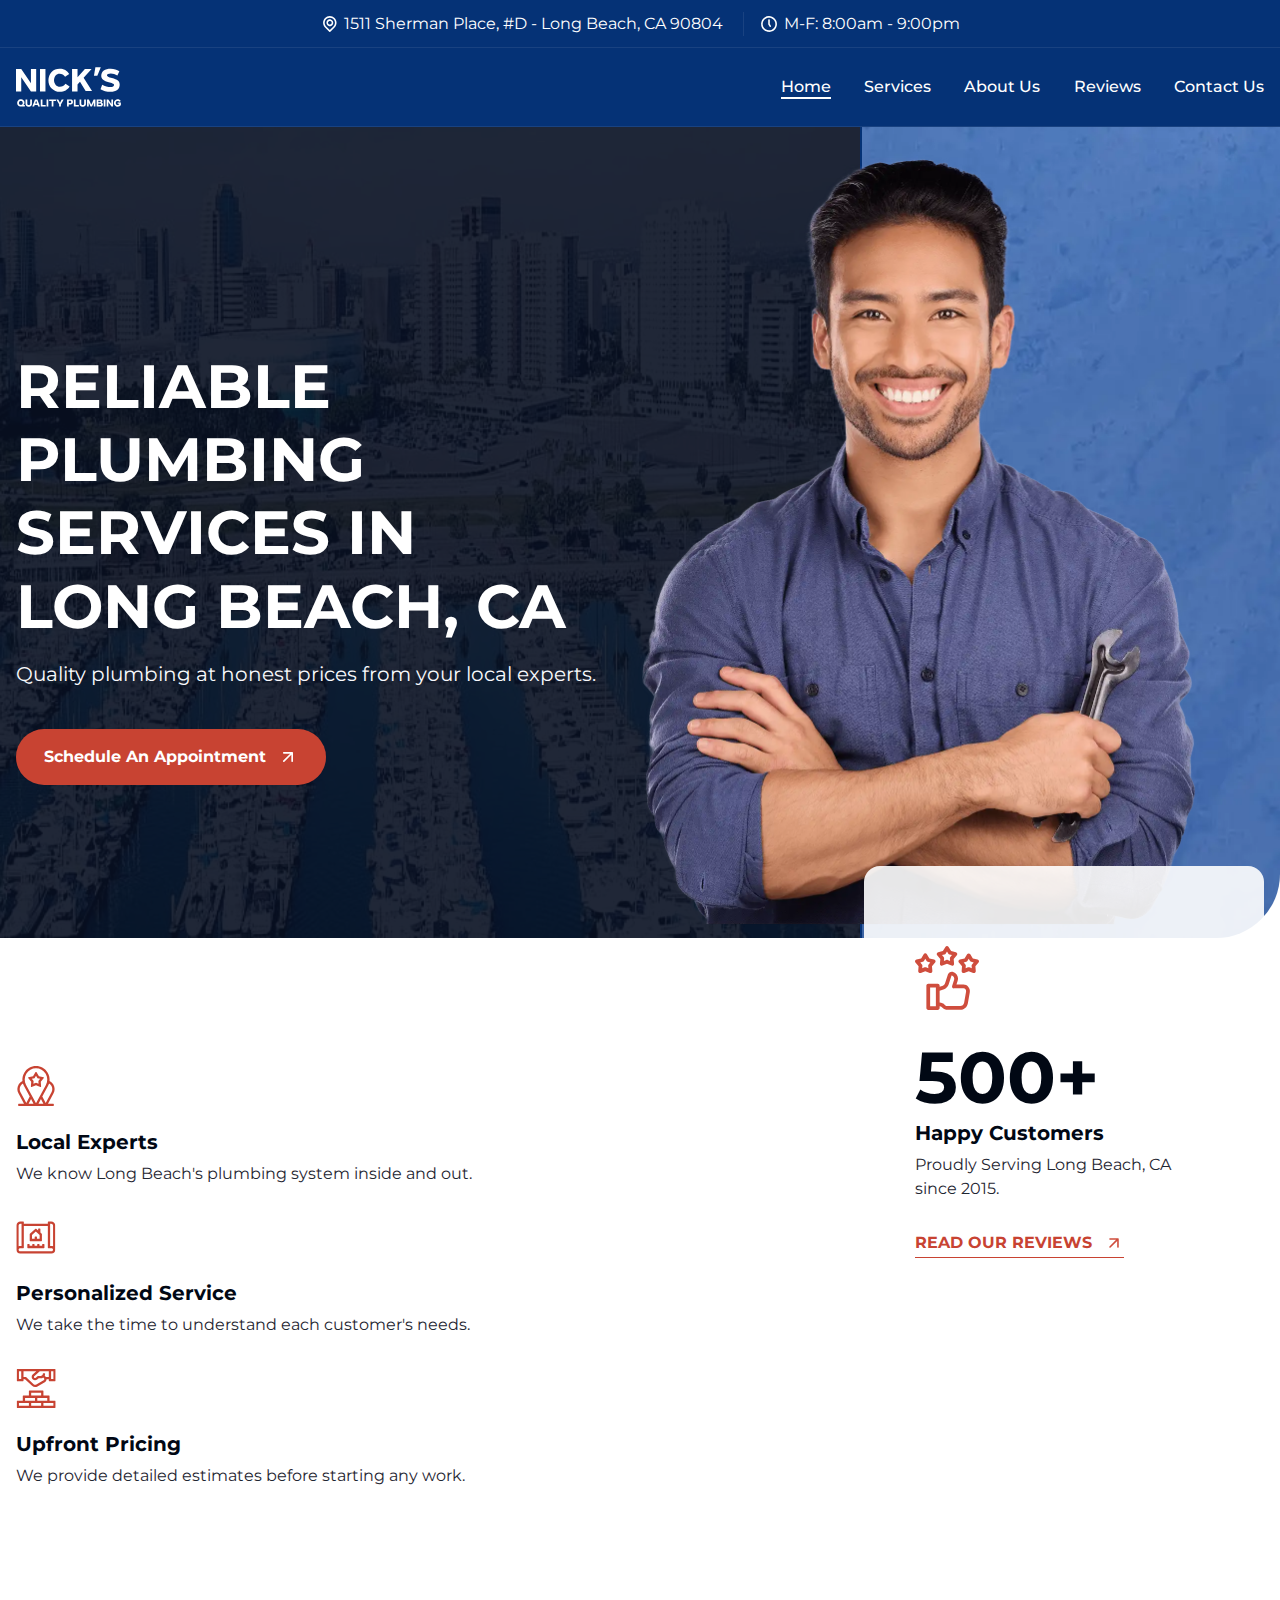
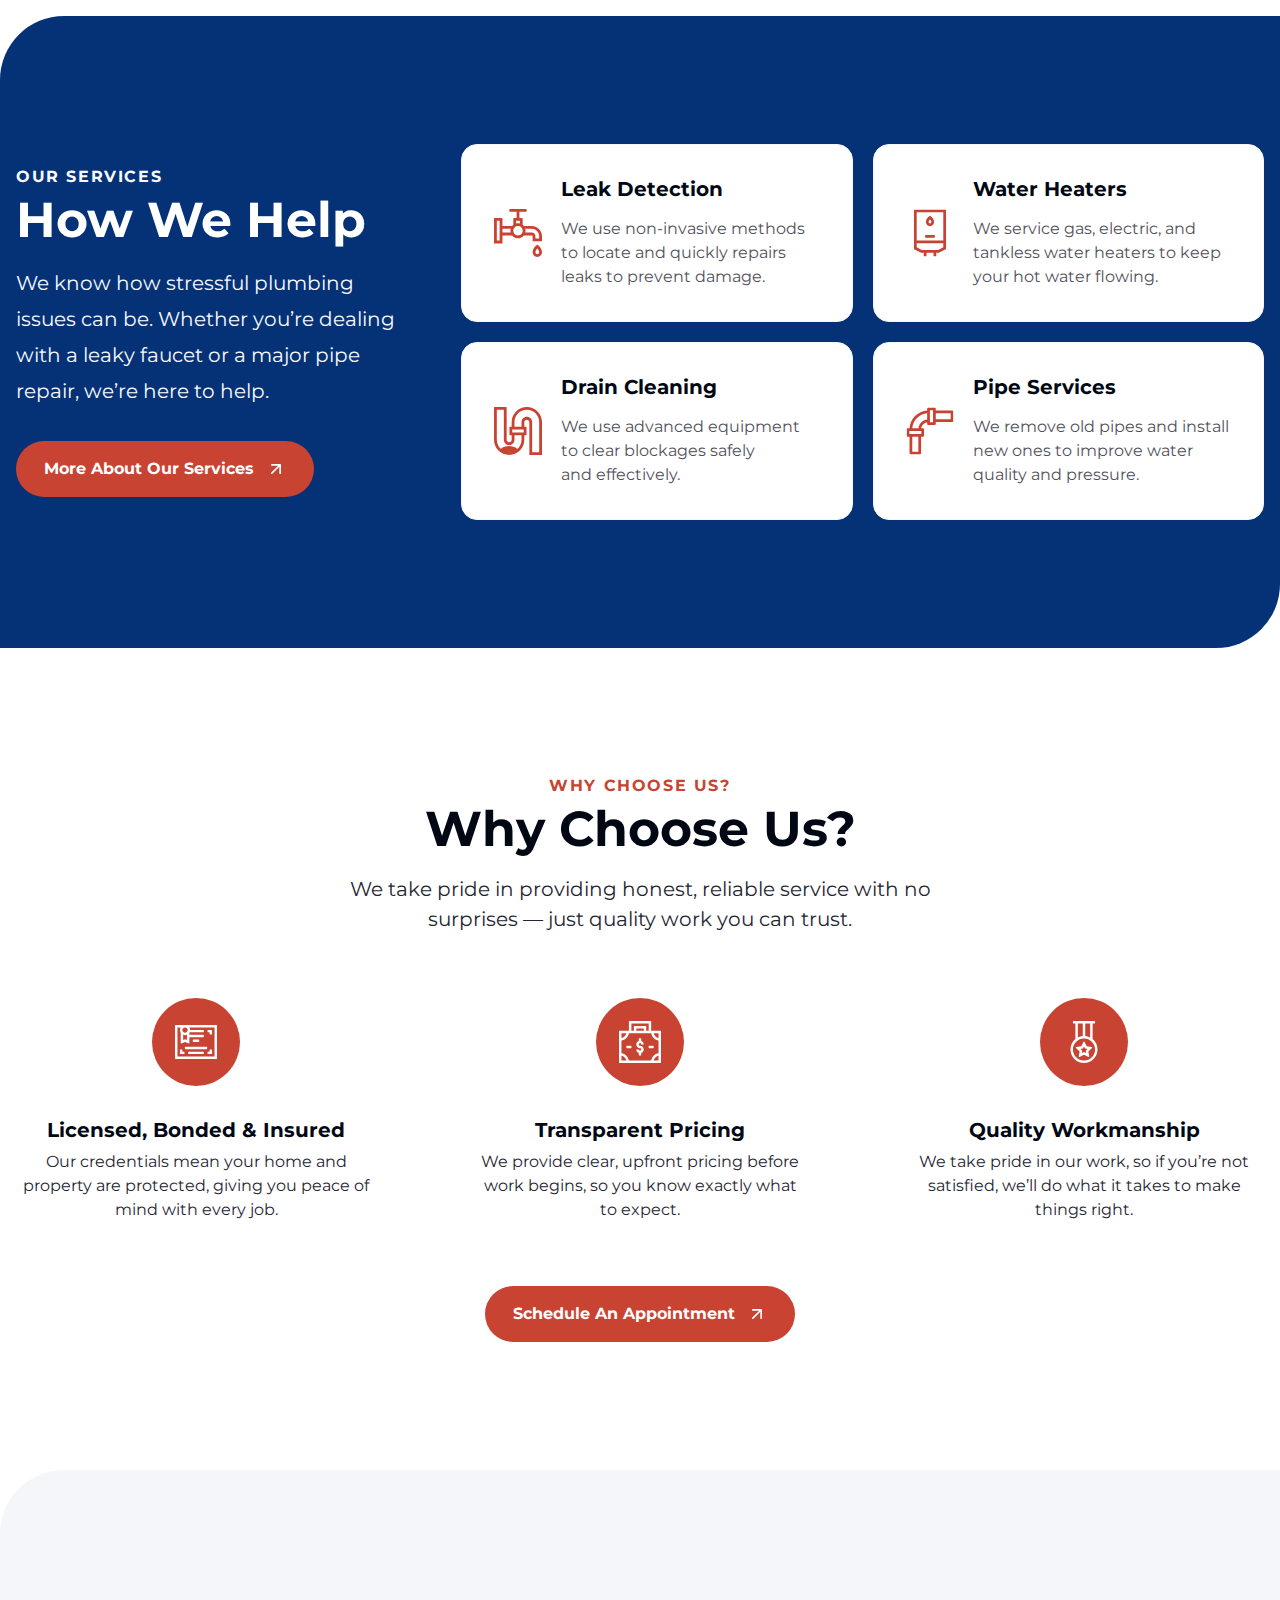
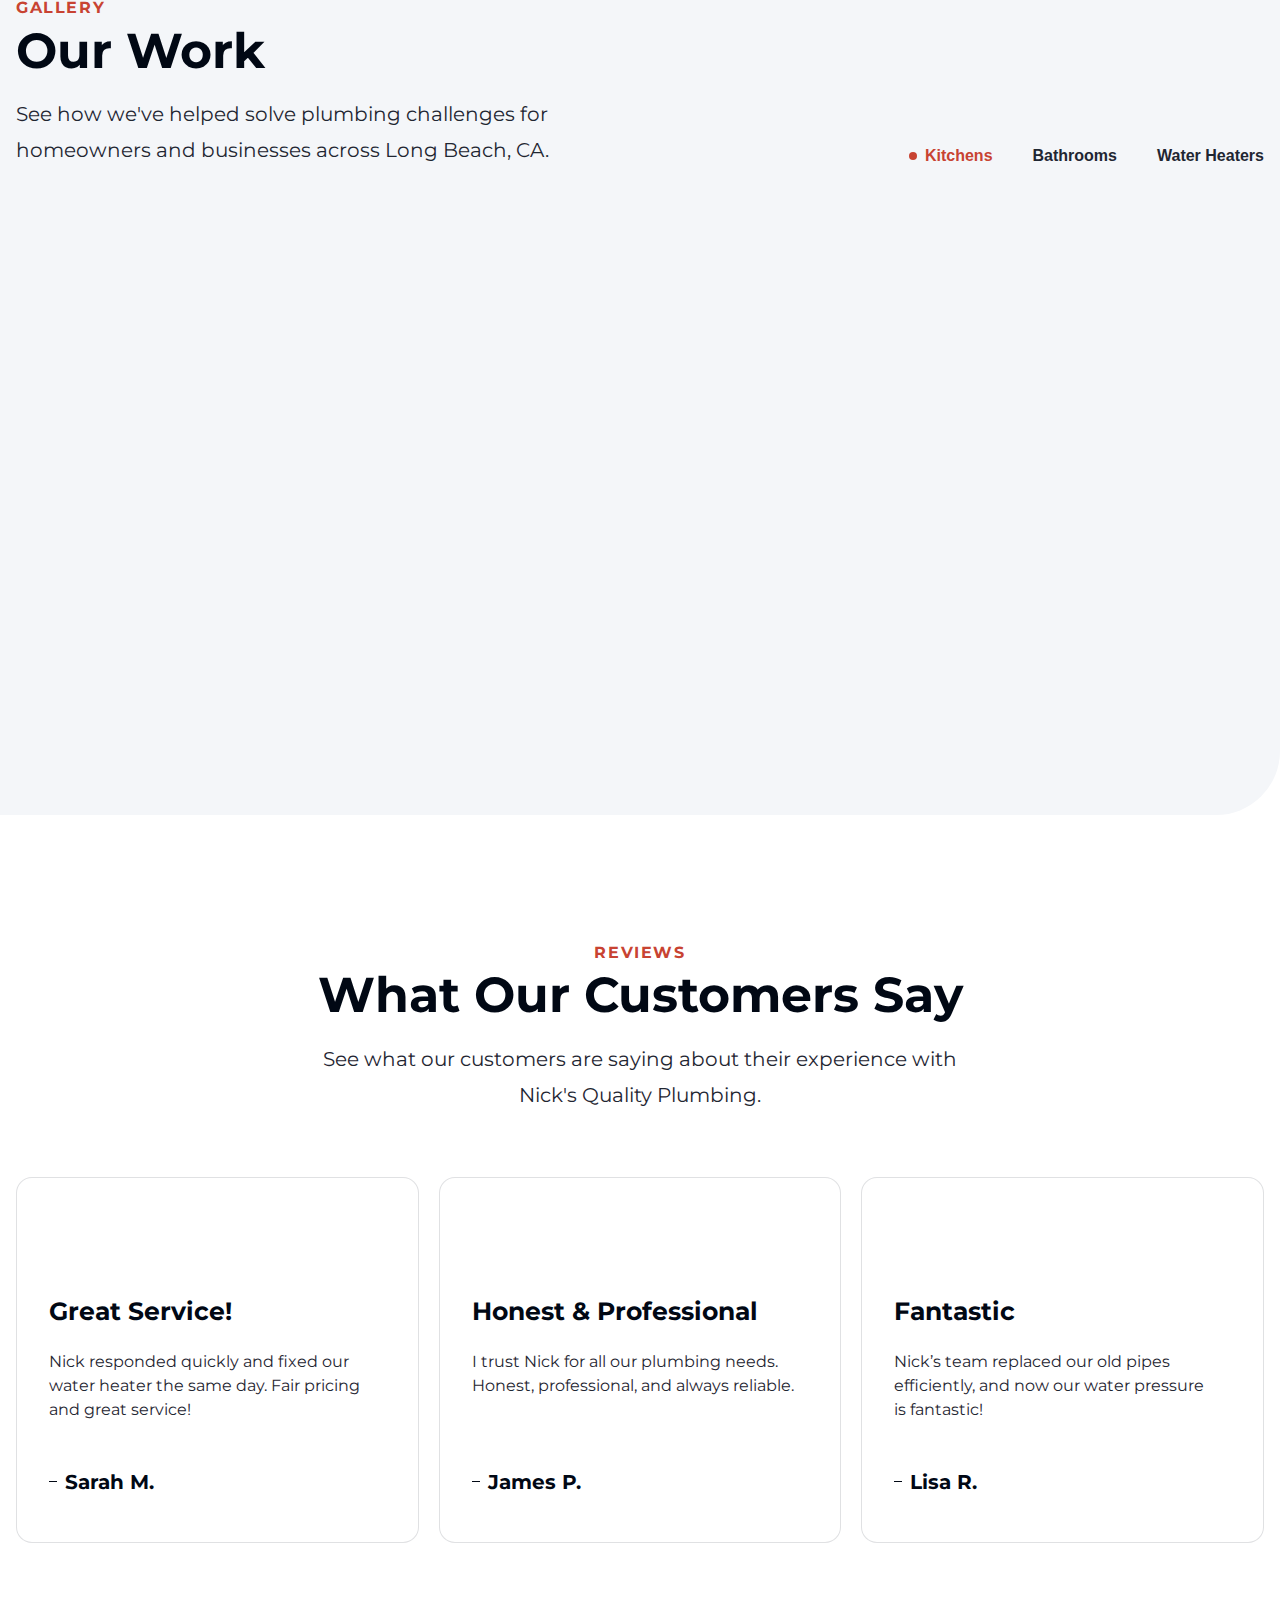
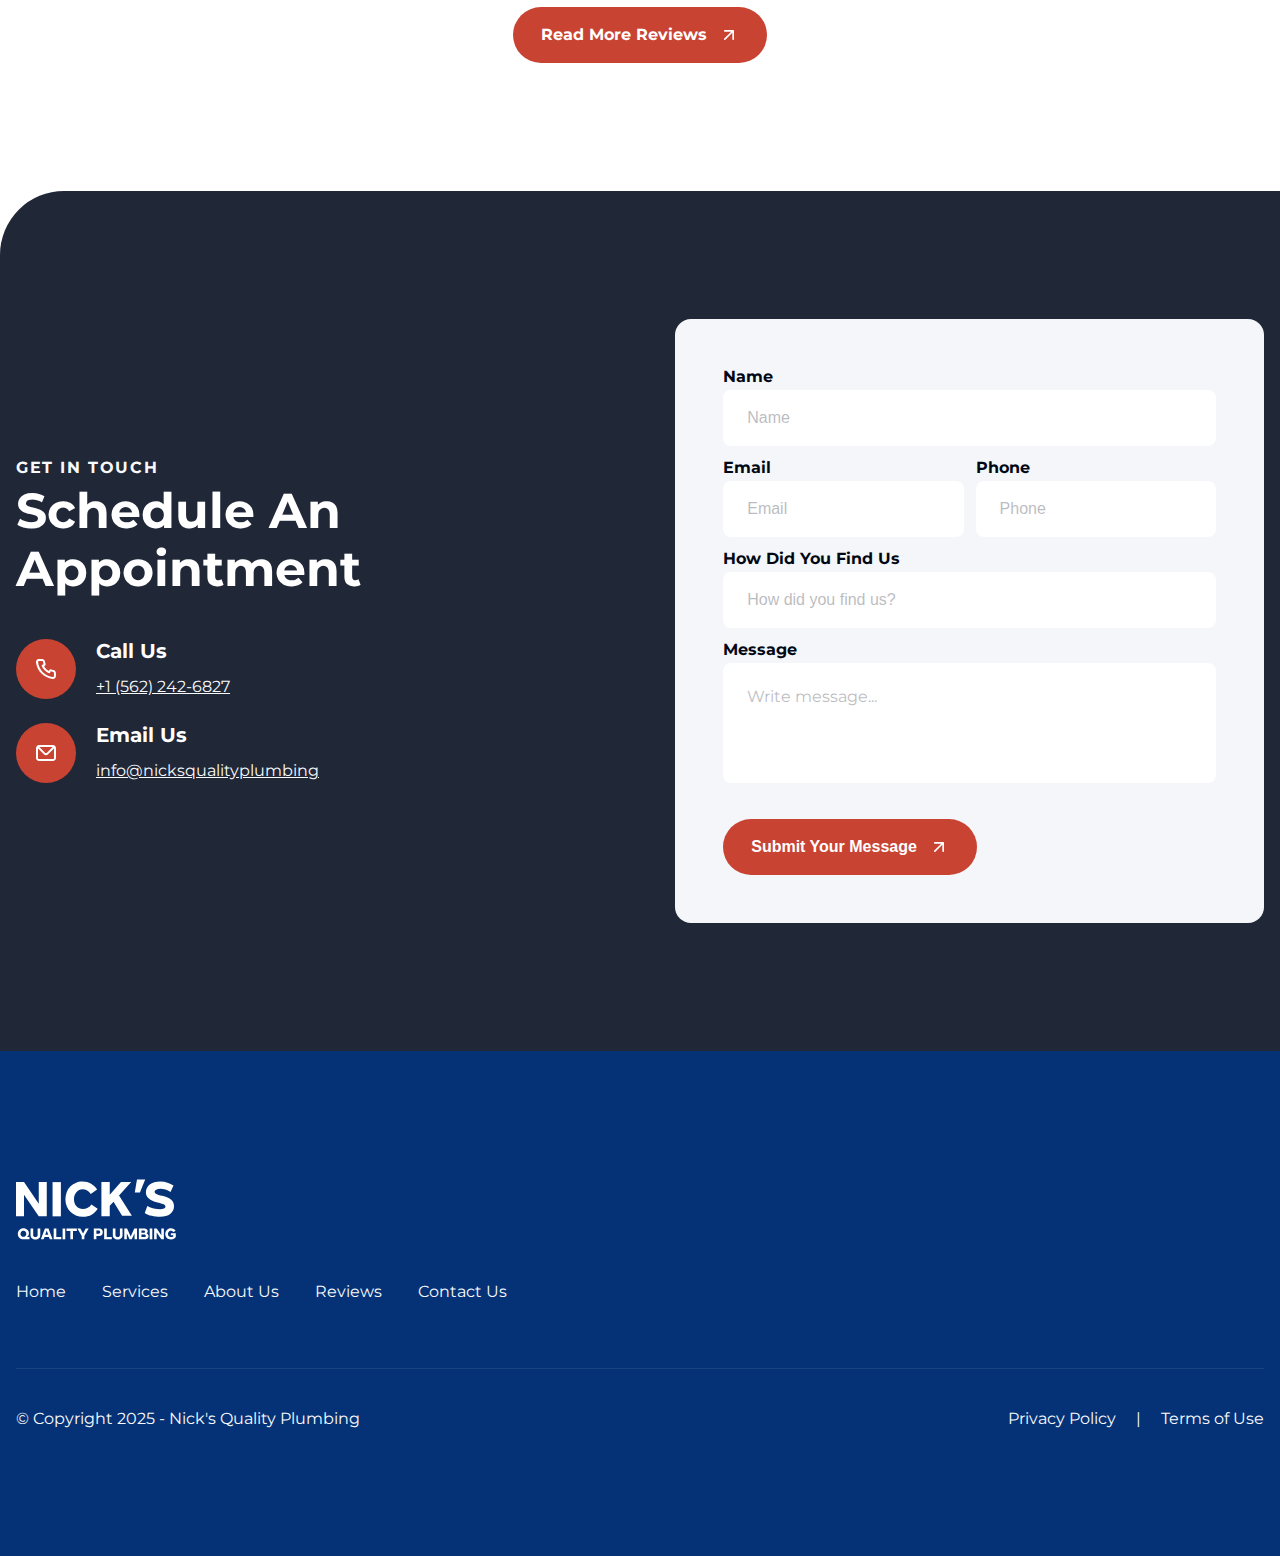
==== commit afb68445: "Edits" ====
--- a/index.html
+++ b/index.html
@@ -177,16 +177,16 @@
                   <a href="/index.html" class="cs-li-link cs-active"> Home </a>
                 </li>
                 <li class="cs-li">
-                  <a href="" class="cs-li-link"> Services </a>
+                  <a href="/services.html" class="cs-li-link"> Services </a>
                 </li>
                 <li class="cs-li">
-                  <a href="" class="cs-li-link"> About Us </a>
+                  <a href="about.html" class="cs-li-link"> About Us </a>
                 </li>
                 <li class="cs-li">
-                  <a href="" class="cs-li-link"> Reviews </a>
+                  <a href="reviews.html" class="cs-li-link"> Reviews </a>
                 </li>
                 <li class="cs-li extra-contact">
-                  <a href="" class="cs-li-link"> Contact Us </a>
+                  <a href="contact.html" class="cs-li-link"> Contact Us </a>
                 </li>
               </ul>
             </div>
--- a/css/core-styles.css
+++ b/css/core-styles.css
@@ -187,7 +187,7 @@
     transition: transform 0.3s, background-color 0.3s;
   }
   #cs-navigation.cs-active .cs-link {
-    color: var(--primaryRed);
+    color: var(--white);
   }
   #cs-navigation.cs-active .cs-ul-wrapper {
     opacity: 1;
@@ -546,7 +546,7 @@
     content: "";
     width: 0%;
     height: 2px;
-    background: var(--primaryRed);
+    background: var(--white);
     opacity: 1;
     display: block;
     position: absolute;
@@ -646,7 +646,7 @@
     content: "";
     width: 100%;
     height: 2px;
-    background: var(--primaryRed);
+    background: var(--white);
     opacity: 1;
     position: absolute;
     display: none;
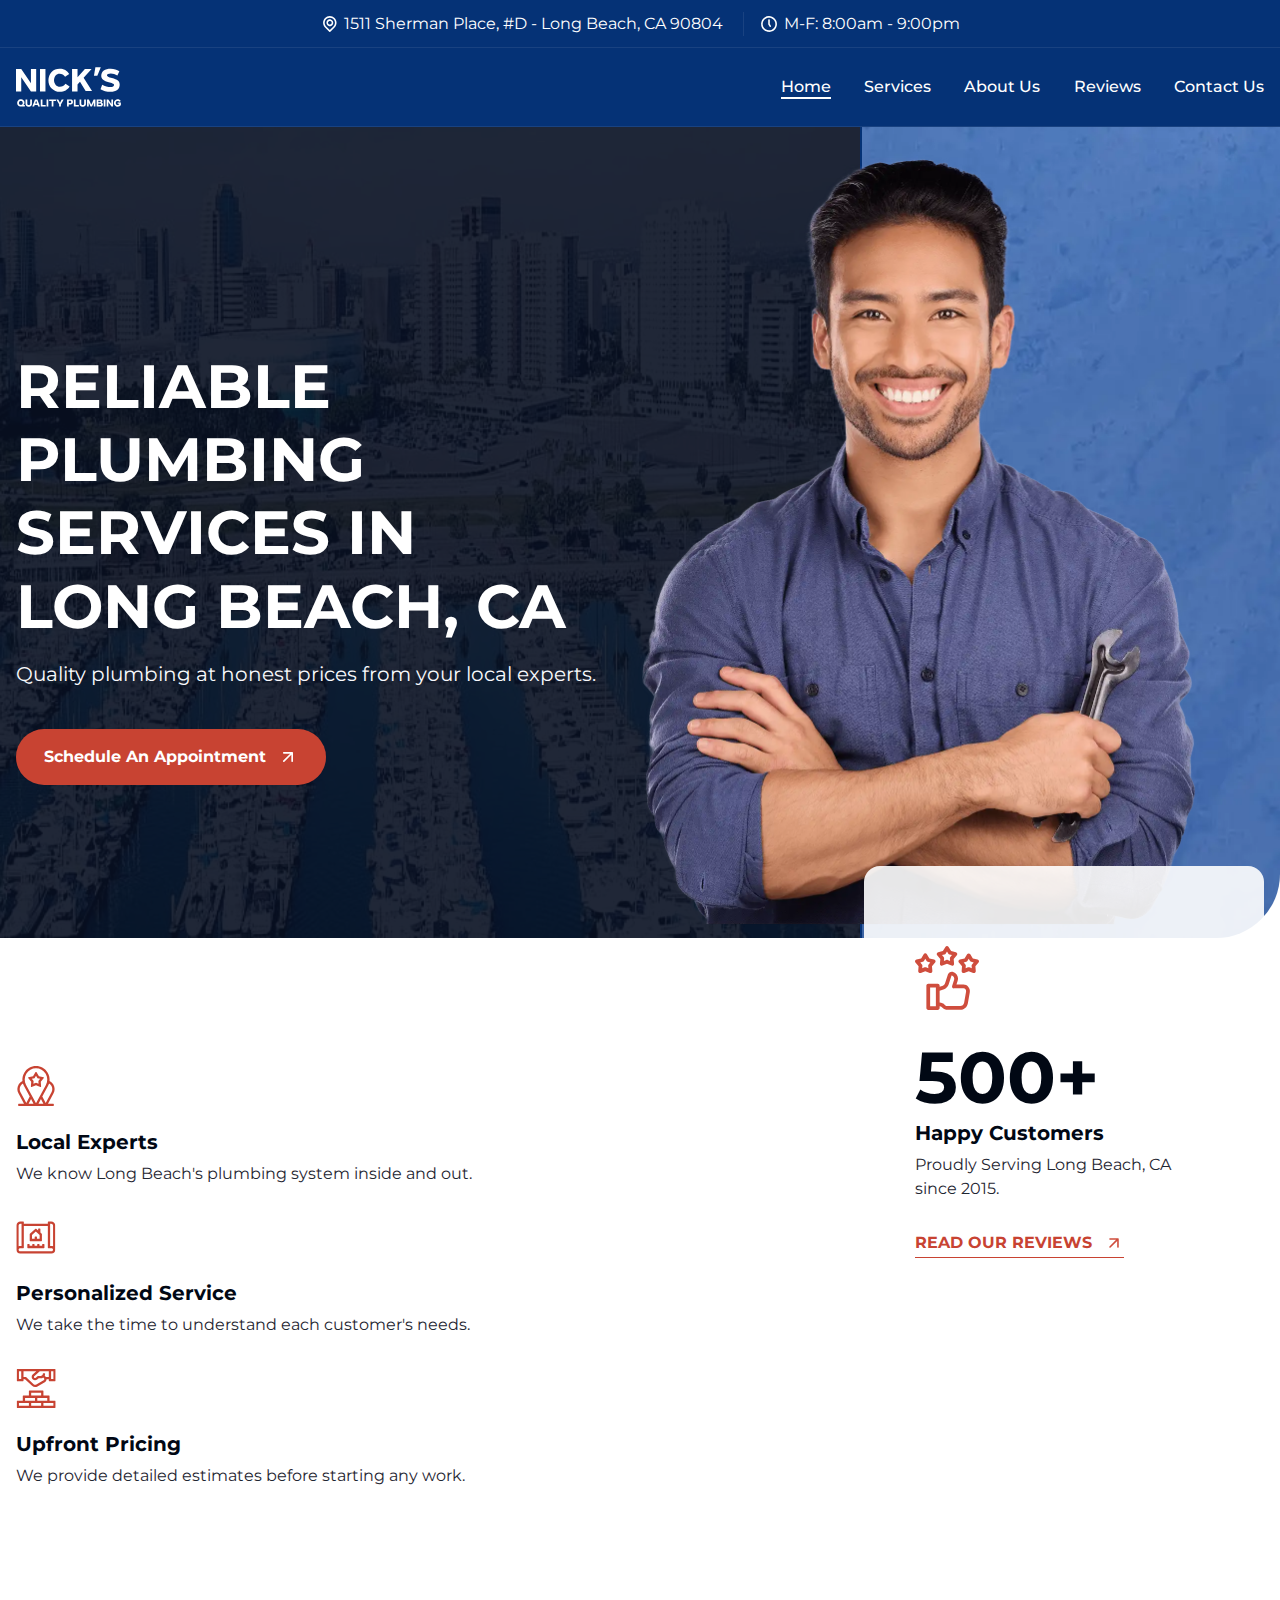
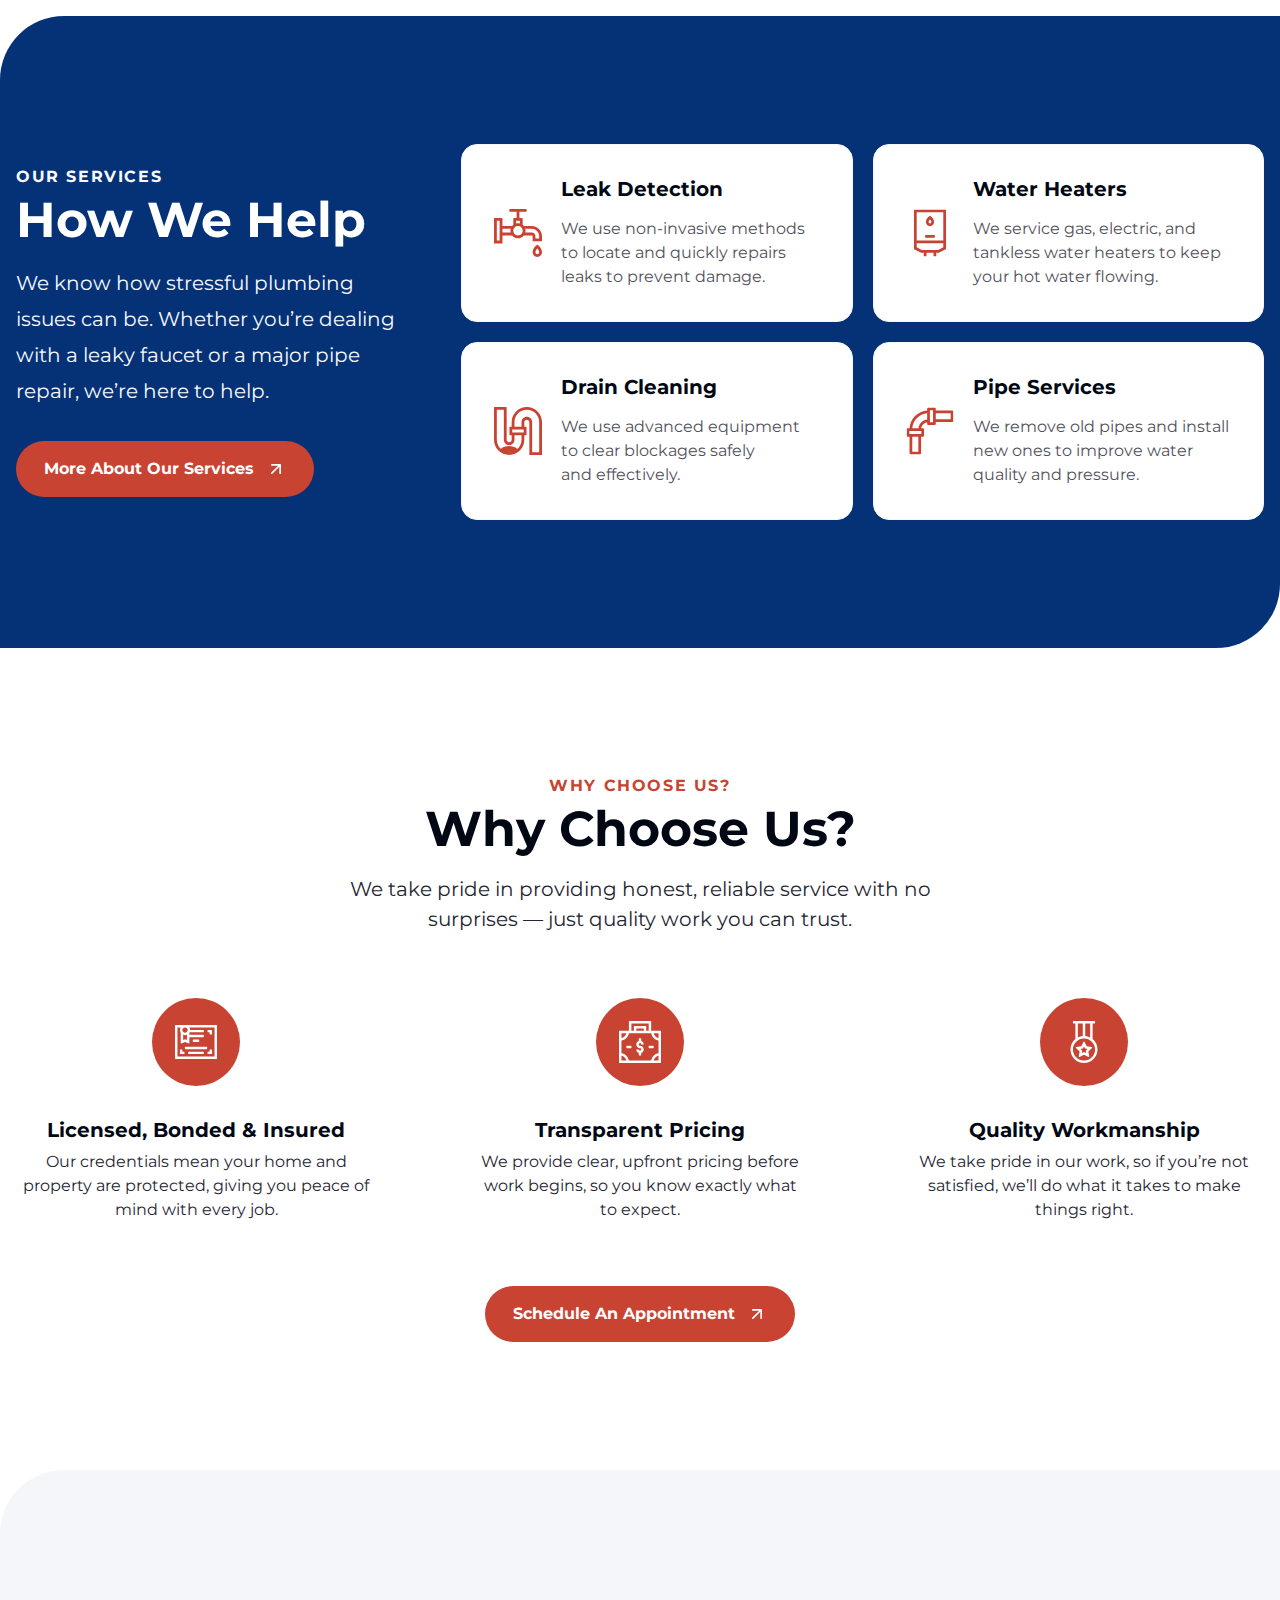
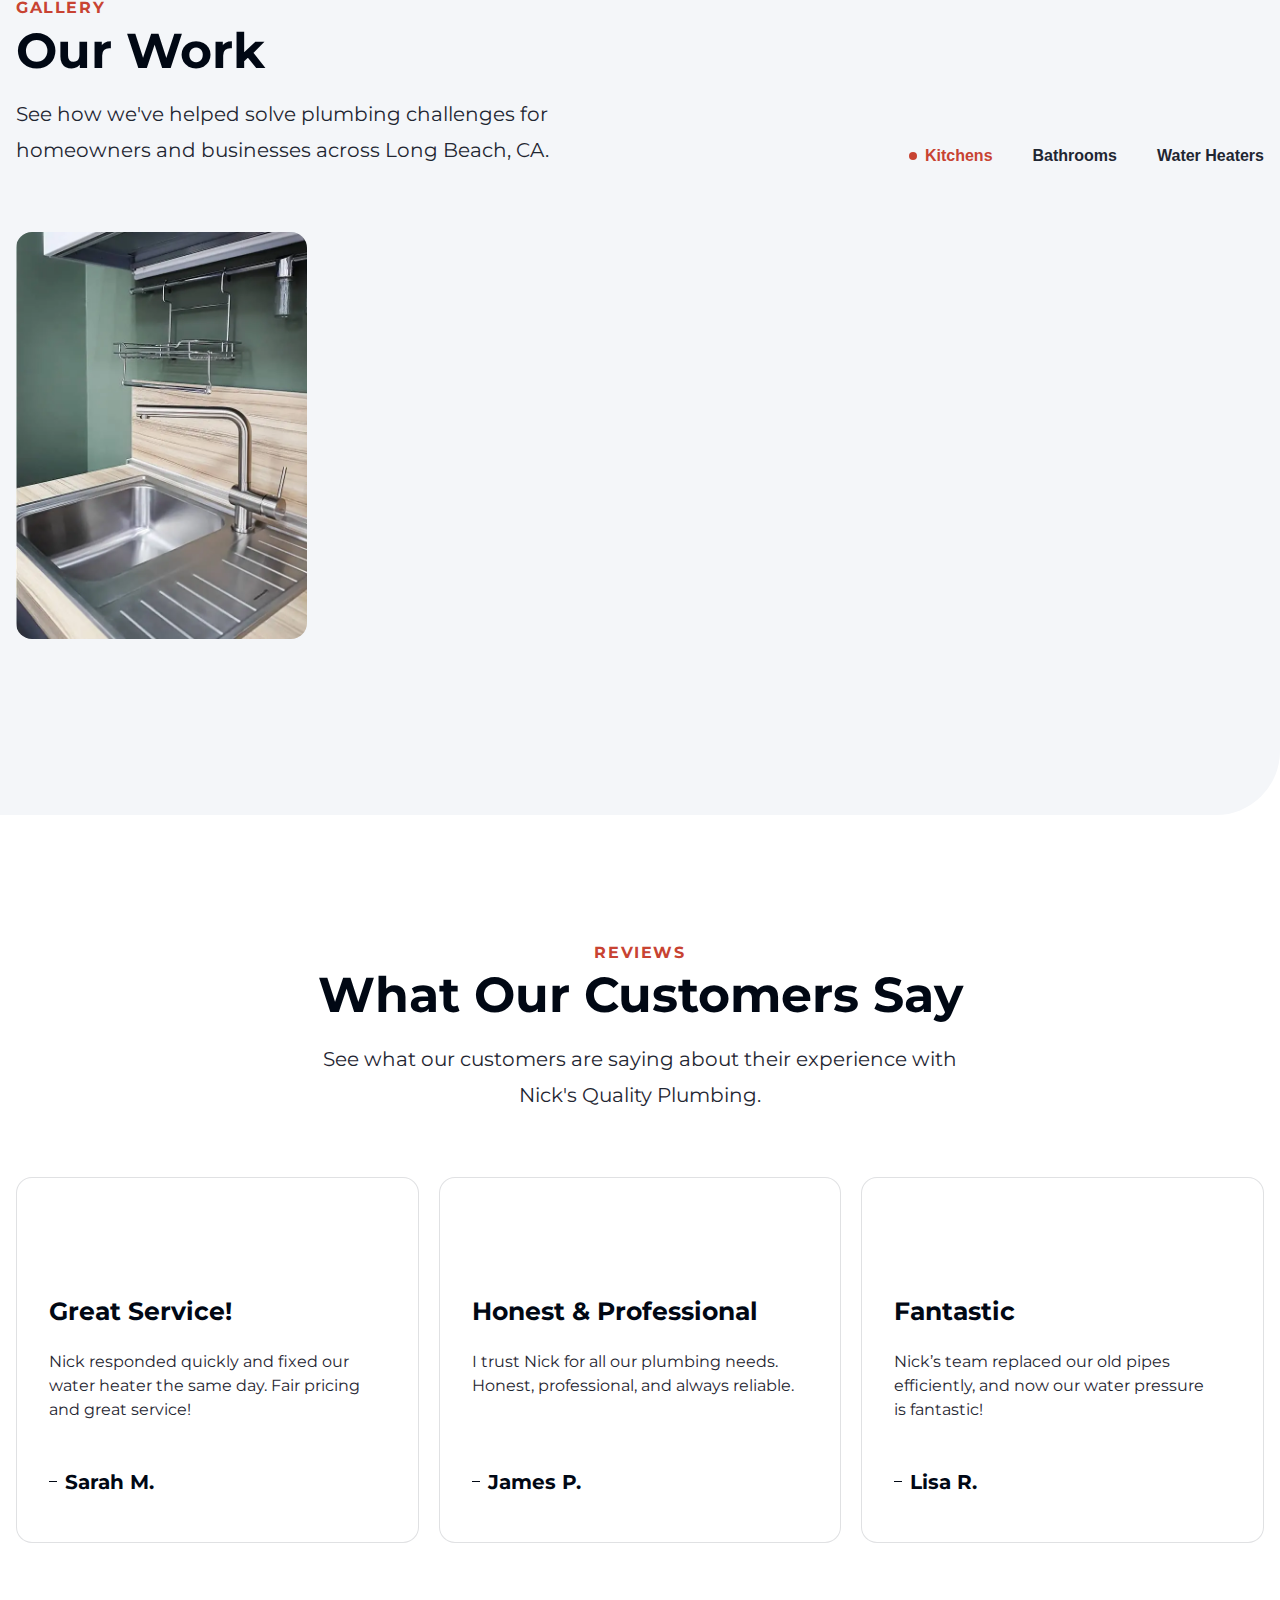
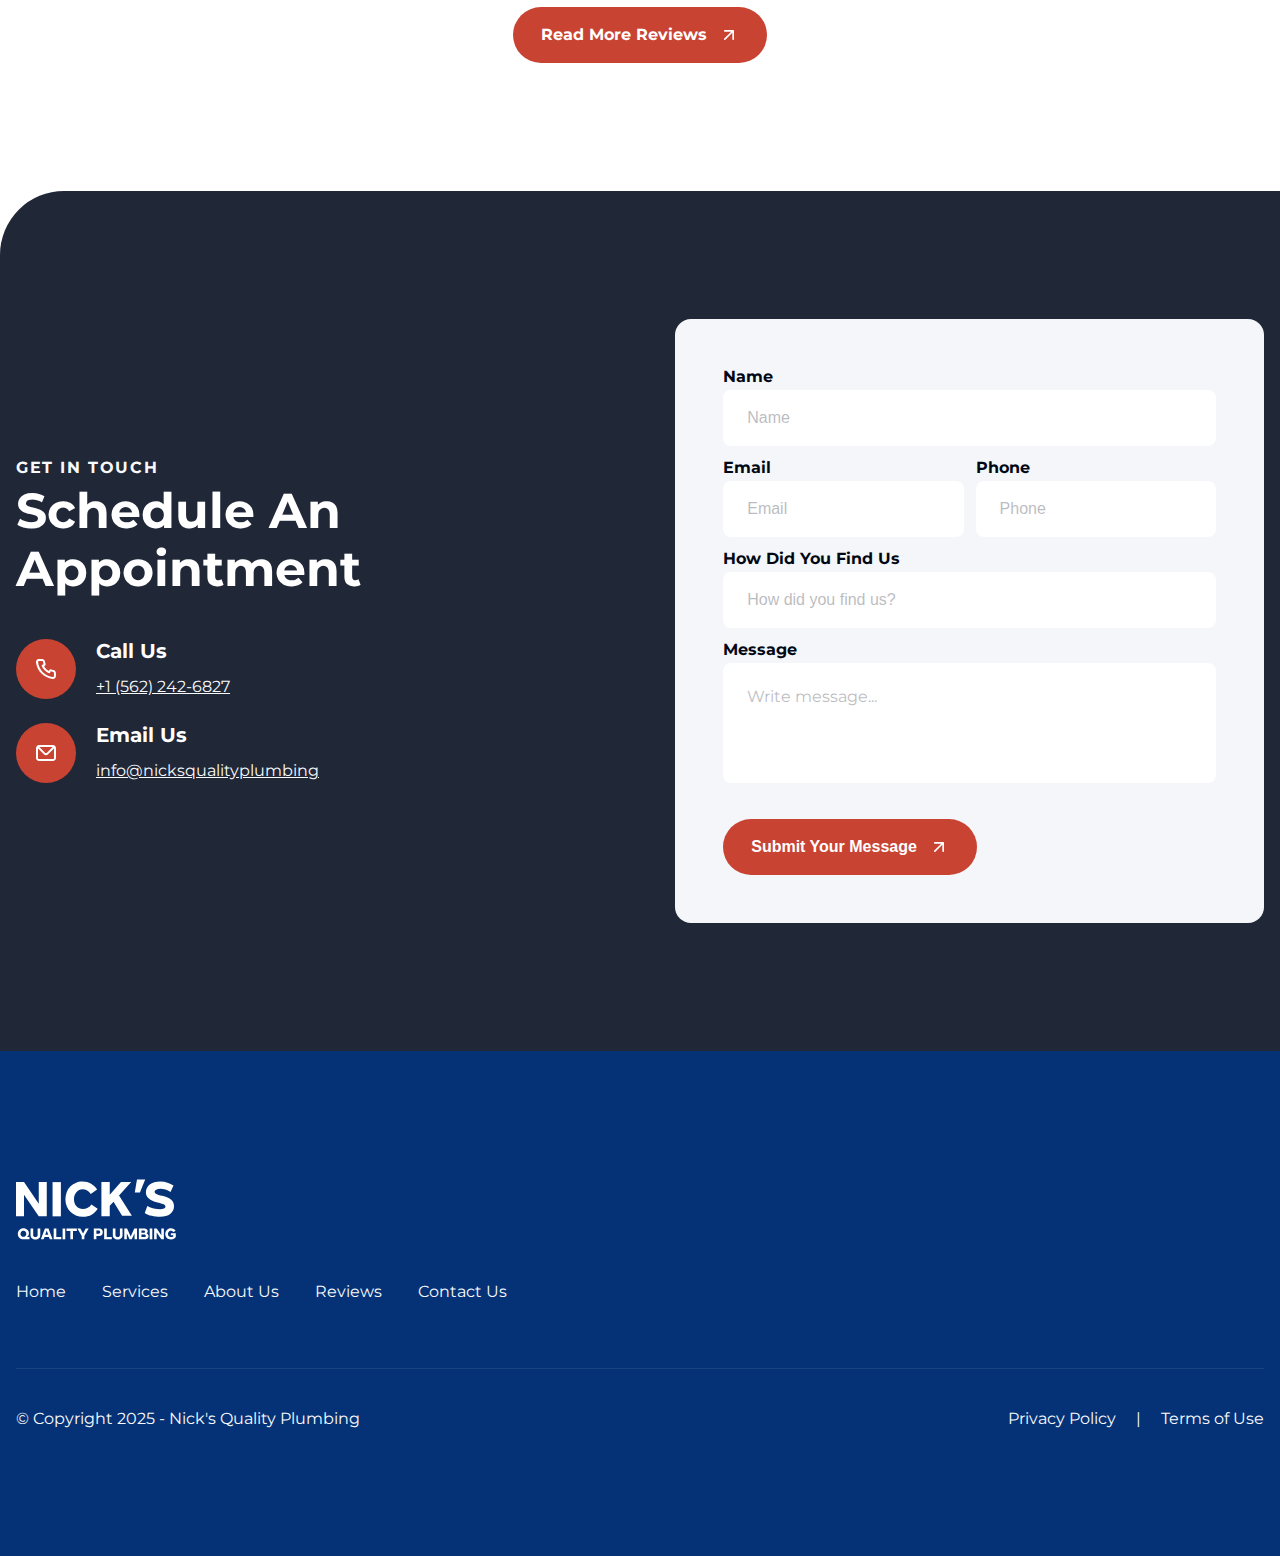
==== commit 462a9cee: "Removed some /'s" ====
--- a/index.html
+++ b/index.html
@@ -27,17 +27,17 @@
     <link
       rel="apple-touch-icon"
       sizes="180x180"
-      href="/assets/favicons/apple-touch-icon.png" />
+      href="assets/favicons/apple-touch-icon.png" />
     <link
       rel="icon"
       type="image/png"
       sizes="32x32"
-      href="/assets/favicons/favicon-32x32.png?v1" />
+      href="assets/favicons/favicon-32x32.png?v1" />
     <link
       rel="icon"
       type="image/png"
       sizes="16x16"
-      href="/assets/favicons/favicon-16x16.png" />
+      href="assets/favicons/favicon-16x16.png" />
     <link rel="manifest" href="/assets/favicons/site.webmanifest" />
     <meta name="msapplication-TileColor" content="#da532c" />
     <meta name="theme-color" content="#ffffff" />
@@ -51,29 +51,29 @@
       rel="preload"
       as="font"
       type="font/woff2"
-      href="/assets/fonts/montserrat-v29-latin-regular.woff2"
+      href="assets/fonts/montserrat-v29-latin-regular.woff2"
       crossorigin />
     <link
       rel="preload"
       as="font"
       type="font/woff2"
-      href="/assets/fonts/montserrat-v29-latin-500.woff2"
+      href="assets/fonts/montserrat-v29-latin-500.woff2"
       crossorigin />
     <link
       rel="preload"
       as="font"
       type="font/woff2"
-      href="/assets/fonts/montserrat-v29-latin-600.woff2"
+      href="assets/fonts/montserrat-v29-latin-600.woff2"
       crossorigin />
     <link
       rel="preload"
       as="font"
       type="font/woff2"
-      href="/assets/fonts/montserrat-v29-latin-700.woff2"
+      href="assets/fonts/montserrat-v29-latin-700.woff2"
       crossorigin />
 
-    <link rel="stylesheet" href="/css/core-styles.css" />
-    <link rel="stylesheet" href="/css/index.css" />
+    <link rel="stylesheet" href="css/core-styles.css" />
+    <link rel="stylesheet" href="css/index.css" />
 
     <title>
       Reliable Plumbing Services | Nick's Quality Plumbing | Long Beach, CA
@@ -1022,7 +1022,7 @@
       </div>
     </footer>
 
-    <script defer src="/assets/js/nav.js"></script>
+    <script defer src="assets/js/nav.js"></script>
     <!-- Gallery Filter -->
     <script>
       class CS_GalleryFilter {
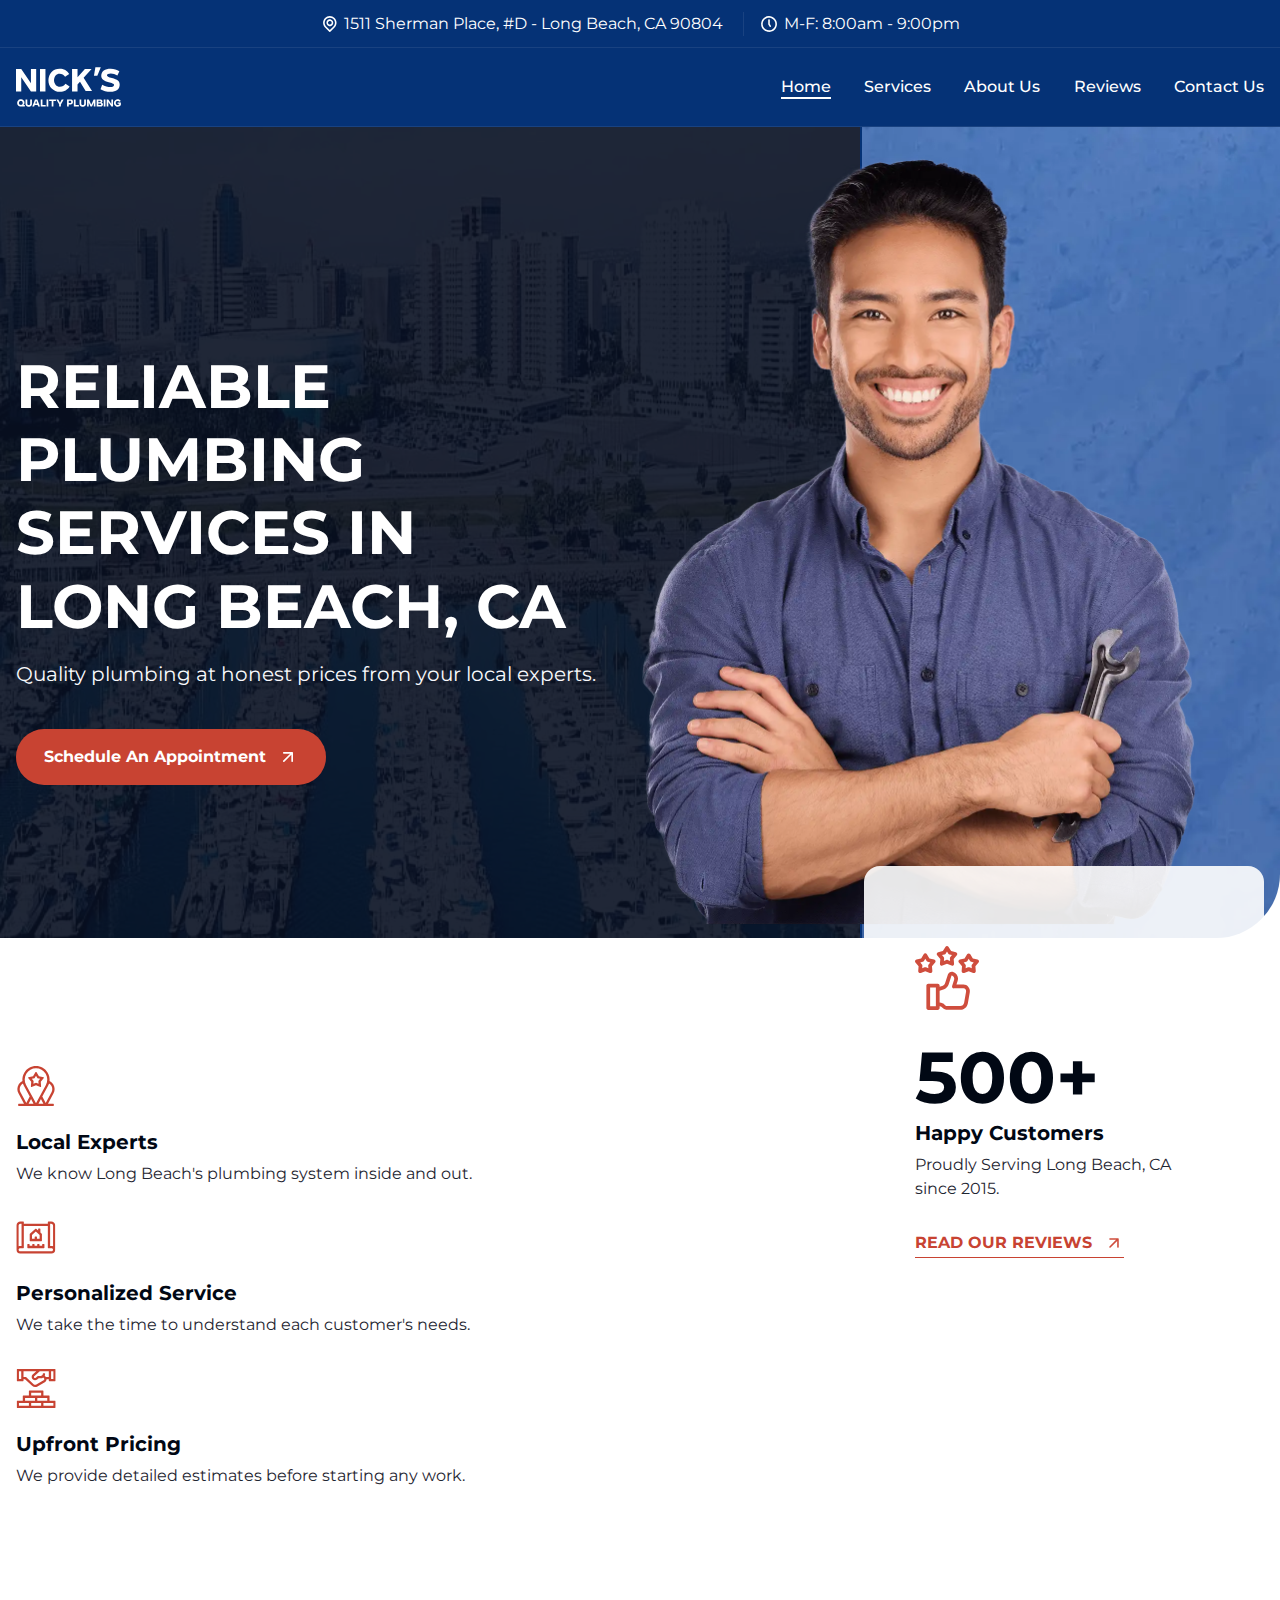
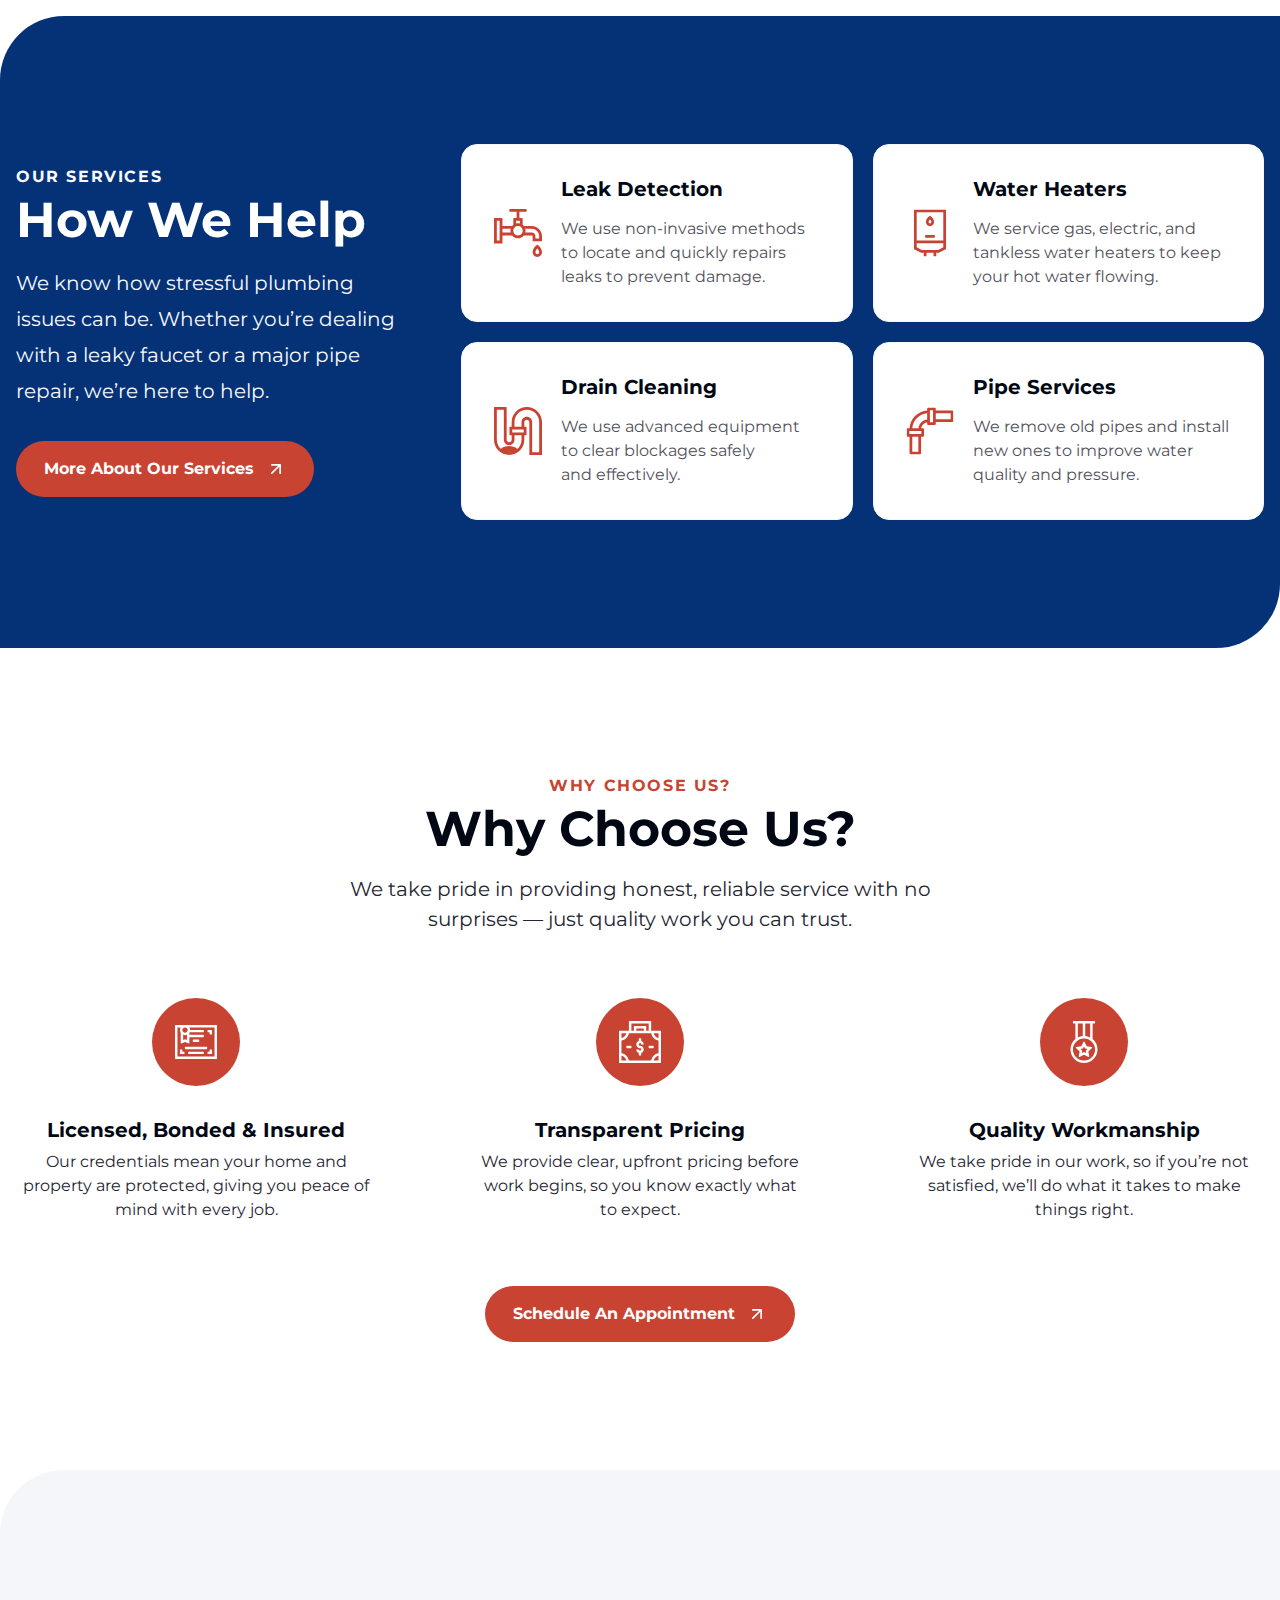
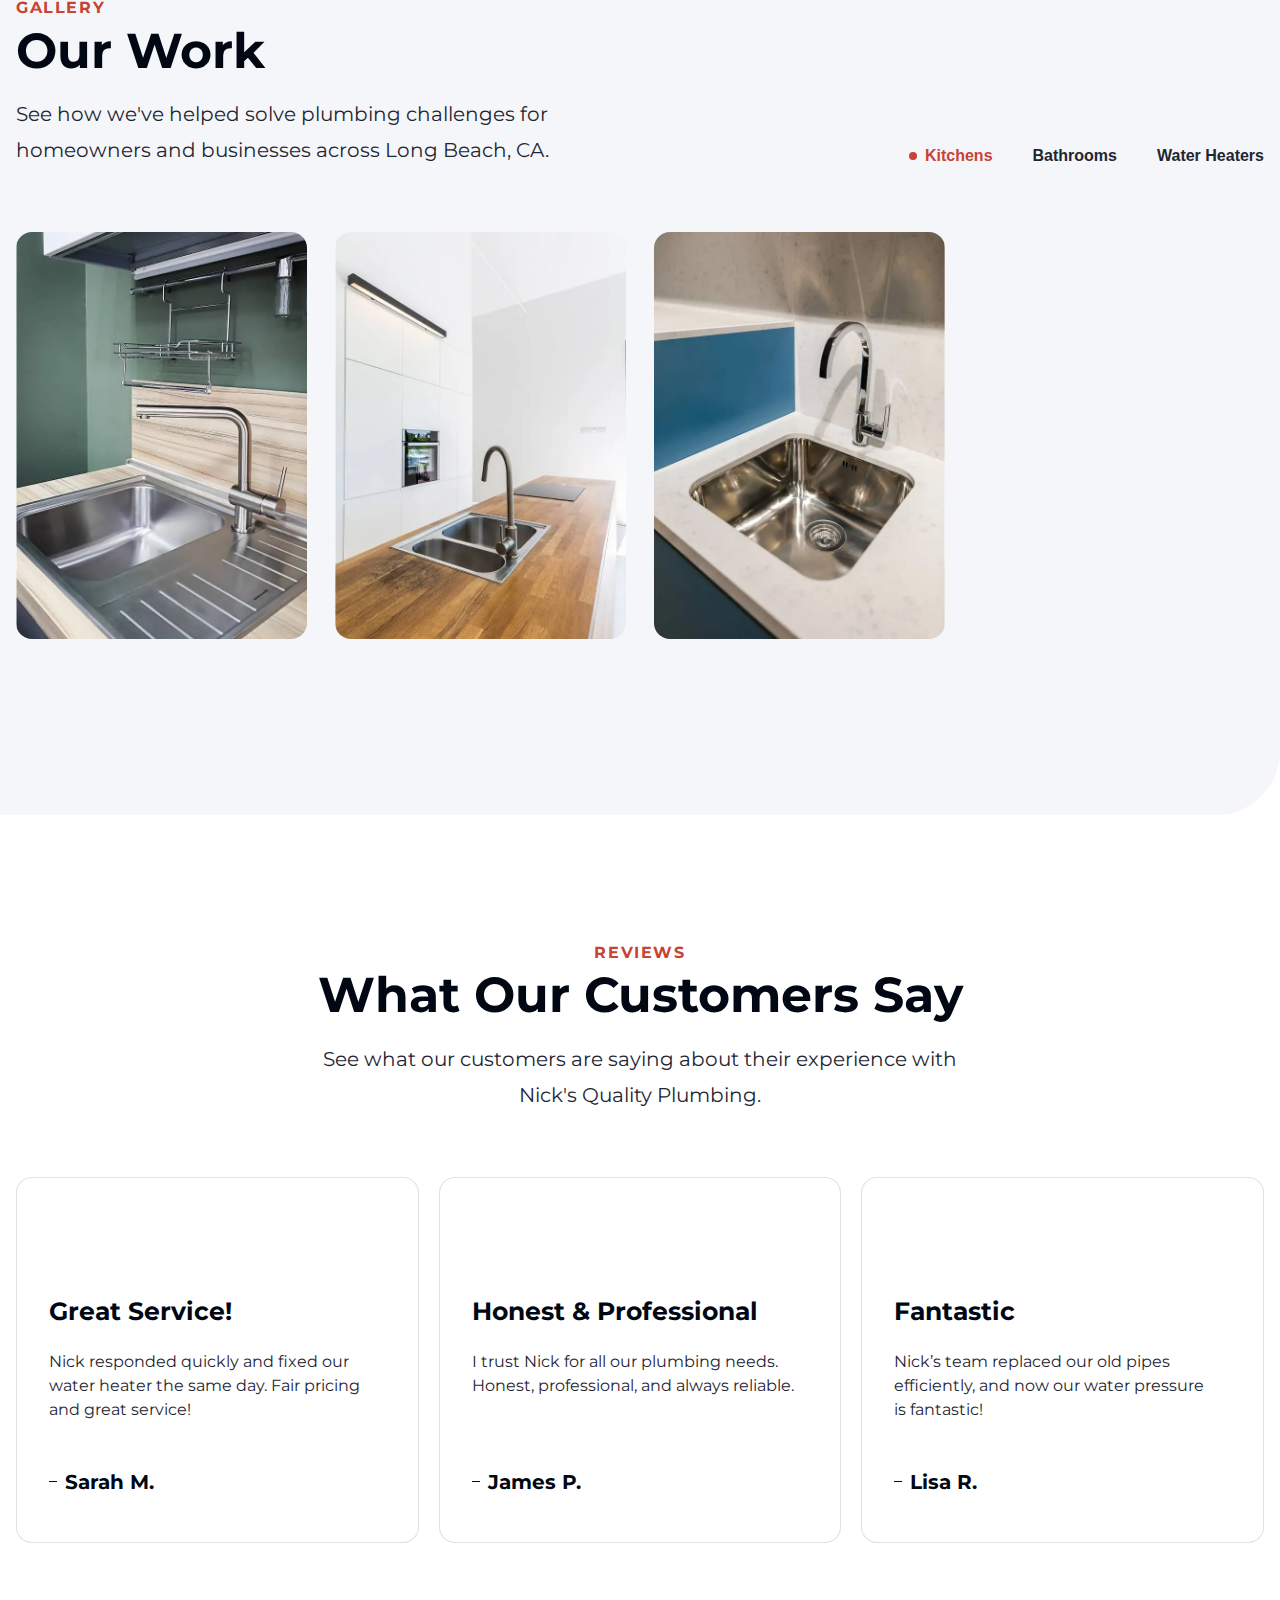
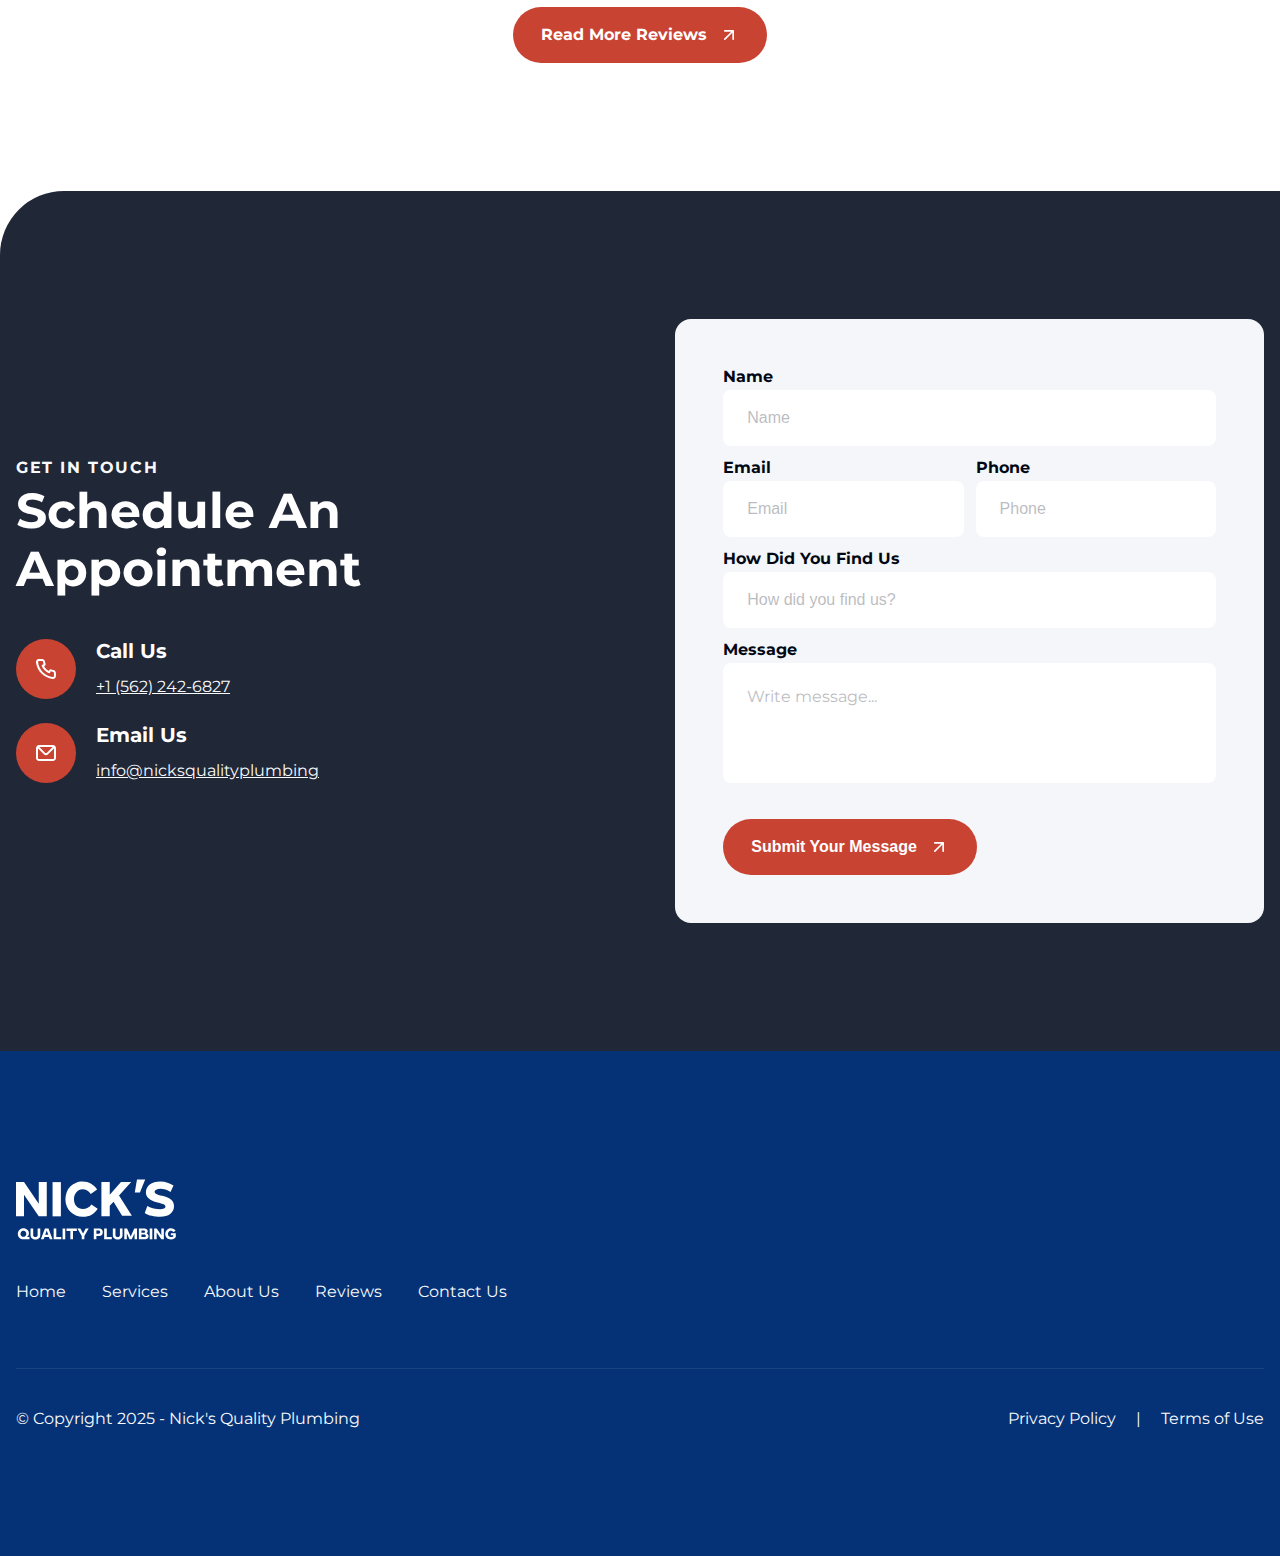
==== commit d318d0e1: "Removed more /'s" ====
--- a/index.html
+++ b/index.html
@@ -96,7 +96,7 @@
           <!--Default Logo-->
           <img
             class="cs-default"
-            src="/assets/svg/nqp-temp-logo.svg"
+            src="assets/svg/nqp-temp-logo.svg"
             alt="logo"
             width="170"
             height="64"
@@ -145,14 +145,14 @@
         </div>
         <div class="cs-bottom-bar">
           <a
-            href="/index.html"
+            href="index.html"
             class="cs-logo cs-mobile"
             aria-label="back to home">
             <div class="cs-logo-wrapper">
               <!--Default Logo-->
               <img
                 class="cs-default"
-                src="/assets/svg/nqp-temp-logo.svg"
+                src="assets/svg/nqp-temp-logo.svg"
                 alt="logo"
                 width="170"
                 height="64"
@@ -174,10 +174,10 @@
             <div class="cs-ul-wrapper">
               <ul id="cs-expanded" class="cs-ul" aria-expanded="false">
                 <li class="cs-li">
-                  <a href="/index.html" class="cs-li-link cs-active"> Home </a>
+                  <a href="index.html" class="cs-li-link cs-active"> Home </a>
                 </li>
                 <li class="cs-li">
-                  <a href="/services.html" class="cs-li-link"> Services </a>
+                  <a href="services.html" class="cs-li-link"> Services </a>
                 </li>
                 <li class="cs-li">
                   <a href="about.html" class="cs-li-link"> About Us </a>
@@ -197,7 +197,7 @@
                 class="cs-icon"
                 loading="lazy"
                 decoding="async"
-                src="/assets/svg/phone-icon-24x24-white.svg"
+                src="assets/svg/phone-icon-24x24-white.svg"
                 alt="phone icon"
                 width="24"
                 height="24" />
@@ -207,13 +207,13 @@
               <span class="cs-link-content">(562) 242-6827</span>
             </div>
           </a>
-          <a href="/contact.html" class="cs-button-border">
+          <a href="contact.html" class="cs-button-border">
             Contact Us
             <img
               class="cs-icon"
               loading="lazy"
               decoding="async"
-              src="/assets/svg/upper-right-arrow.svg"
+              src="assets/svg/upper-right-arrow.svg"
               alt="arrow icon"
               width="20"
               height="20" />
@@ -227,7 +227,7 @@
               class="cs-button-icon"
               loading="lazy"
               decoding="async"
-              src="/assets/svg/phone-icon-24x24-white.svg"
+              src="assets/svg/phone-icon-24x24-white.svg"
               alt="icon"
               width="24"
               height="24" />
@@ -258,7 +258,7 @@
               schedule an appointment
               <img
                 class="cs-button-arrow"
-                src="/assets/svg/upper-right-arrow.svg"
+                src="assets/svg/upper-right-arrow.svg"
                 decoding="async"
                 alt="arrow"
                 width="20"
@@ -341,7 +341,7 @@
             <li class="cs-item">
               <img
                 class="cs-icon"
-                src="/assets/svg/local-experts-icon-red.svg"
+                src="assets/svg/local-experts-icon-red.svg"
                 decoding="async"
                 alt="icon"
                 width="40"
@@ -355,7 +355,7 @@
             <li class="cs-item">
               <img
                 class="cs-icon"
-                src="/assets/svg/personalized-service-icon-red.svg"
+                src="assets/svg/personalized-service-icon-red.svg"
                 decoding="async"
                 alt="icon"
                 width="40"
@@ -369,7 +369,7 @@
             <li class="cs-item">
               <img
                 class="cs-icon"
-                src="/assets/svg/upfront-pricing-icon-red.svg"
+                src="assets/svg/upfront-pricing-icon-red.svg"
                 decoding="async"
                 alt="icon"
                 width="40"
@@ -381,10 +381,10 @@
               </p>
             </li>
             <li class="cs-item">
-              <a href="/reviews.html" class="cs-link">
+              <a href="reviews.html" class="cs-link">
                 <img
                   class="cs-icon"
-                  src="/assets/svg/thumb-star-icon-red.svg"
+                  src="assets/svg/thumb-star-icon-red.svg"
                   decoding="async"
                   alt="icon"
                   width="40"
@@ -399,7 +399,7 @@
                   read our reviews
                   <img
                     class="cs-arrow"
-                    src="/assets/svg/upper-right-arrow-red.svg"
+                    src="assets/svg/upper-right-arrow-red.svg"
                     decoding="async"
                     alt="arrow"
                     width="20"
@@ -431,7 +431,7 @@
               More about our services
               <img
                 class="cs-button-arrow"
-                src="/assets/svg/upper-right-arrow.svg"
+                src="assets/svg/upper-right-arrow.svg"
                 decoding="async"
                 alt="arrow"
                 width="20"
@@ -443,7 +443,7 @@
             <li class="cs-item">
               <img
                 class="cs-icon"
-                src="/assets/svg/leak-inspection-icon.svg"
+                src="assets/svg/leak-inspection-icon.svg"
                 loading="lazy"
                 decoding="async"
                 alt="leaking tap icon"
@@ -462,7 +462,7 @@
             <li class="cs-item">
               <img
                 class="cs-icon"
-                src="/assets/svg/water-heater-icon.svg"
+                src="assets/svg/water-heater-icon.svg"
                 loading="lazy"
                 decoding="async"
                 alt="water heater icon"
@@ -481,7 +481,7 @@
             <li class="cs-item">
               <img
                 class="cs-icon"
-                src="/assets/svg/drain-cleaning-icon.svg"
+                src="assets/svg/drain-cleaning-icon.svg"
                 loading="lazy"
                 decoding="async"
                 alt="clogged drain pipe icon"
@@ -500,7 +500,7 @@
             <li class="cs-item">
               <img
                 class="cs-icon"
-                src="/assets/svg/pipe-services-icon.svg"
+                src="assets/svg/pipe-services-icon.svg"
                 loading="lazy"
                 decoding="async"
                 alt="curved pipe icon"
@@ -540,7 +540,7 @@
                 <img
                   loading="lazy"
                   decoding="async"
-                  src="/assets/svg/licensed-icon-white.svg"
+                  src="assets/svg/licensed-icon-white.svg"
                   alt="license icon"
                   width="40"
                   height="40"
@@ -557,7 +557,7 @@
                 <img
                   loading="lazy"
                   decoding="async"
-                  src="/assets/svg/pricing-icon-white.svg"
+                  src="assets/svg/pricing-icon-white.svg"
                   alt="pricing icon"
                   width="40"
                   height="40"
@@ -574,7 +574,7 @@
                 <img
                   loading="lazy"
                   decoding="async"
-                  src="/assets/svg/quality-icon-white.svg"
+                  src="assets/svg/quality-icon-white.svg"
                   alt="ribbon icon"
                   width="32"
                   height="42"
@@ -591,7 +591,7 @@
             schedule an appointment
             <img
               class="cs-button-arrow"
-              src="/assets/svg/upper-right-arrow.svg"
+              src="assets/svg/upper-right-arrow.svg"
               decoding="async"
               alt="arrow"
               width="20"
@@ -830,7 +830,7 @@
             read more reviews
             <img
               class="cs-button-arrow"
-              src="/assets/svg/upper-right-arrow.svg"
+              src="assets/svg/upper-right-arrow.svg"
               decoding="async"
               alt="arrow"
               width="20"
@@ -943,7 +943,7 @@
                 submit your message
                 <img
                   class="cs-button-arrow"
-                  src="/assets/svg/upper-right-arrow.svg"
+                  src="assets/svg/upper-right-arrow.svg"
                   decoding="async"
                   alt="arrow"
                   width="20"
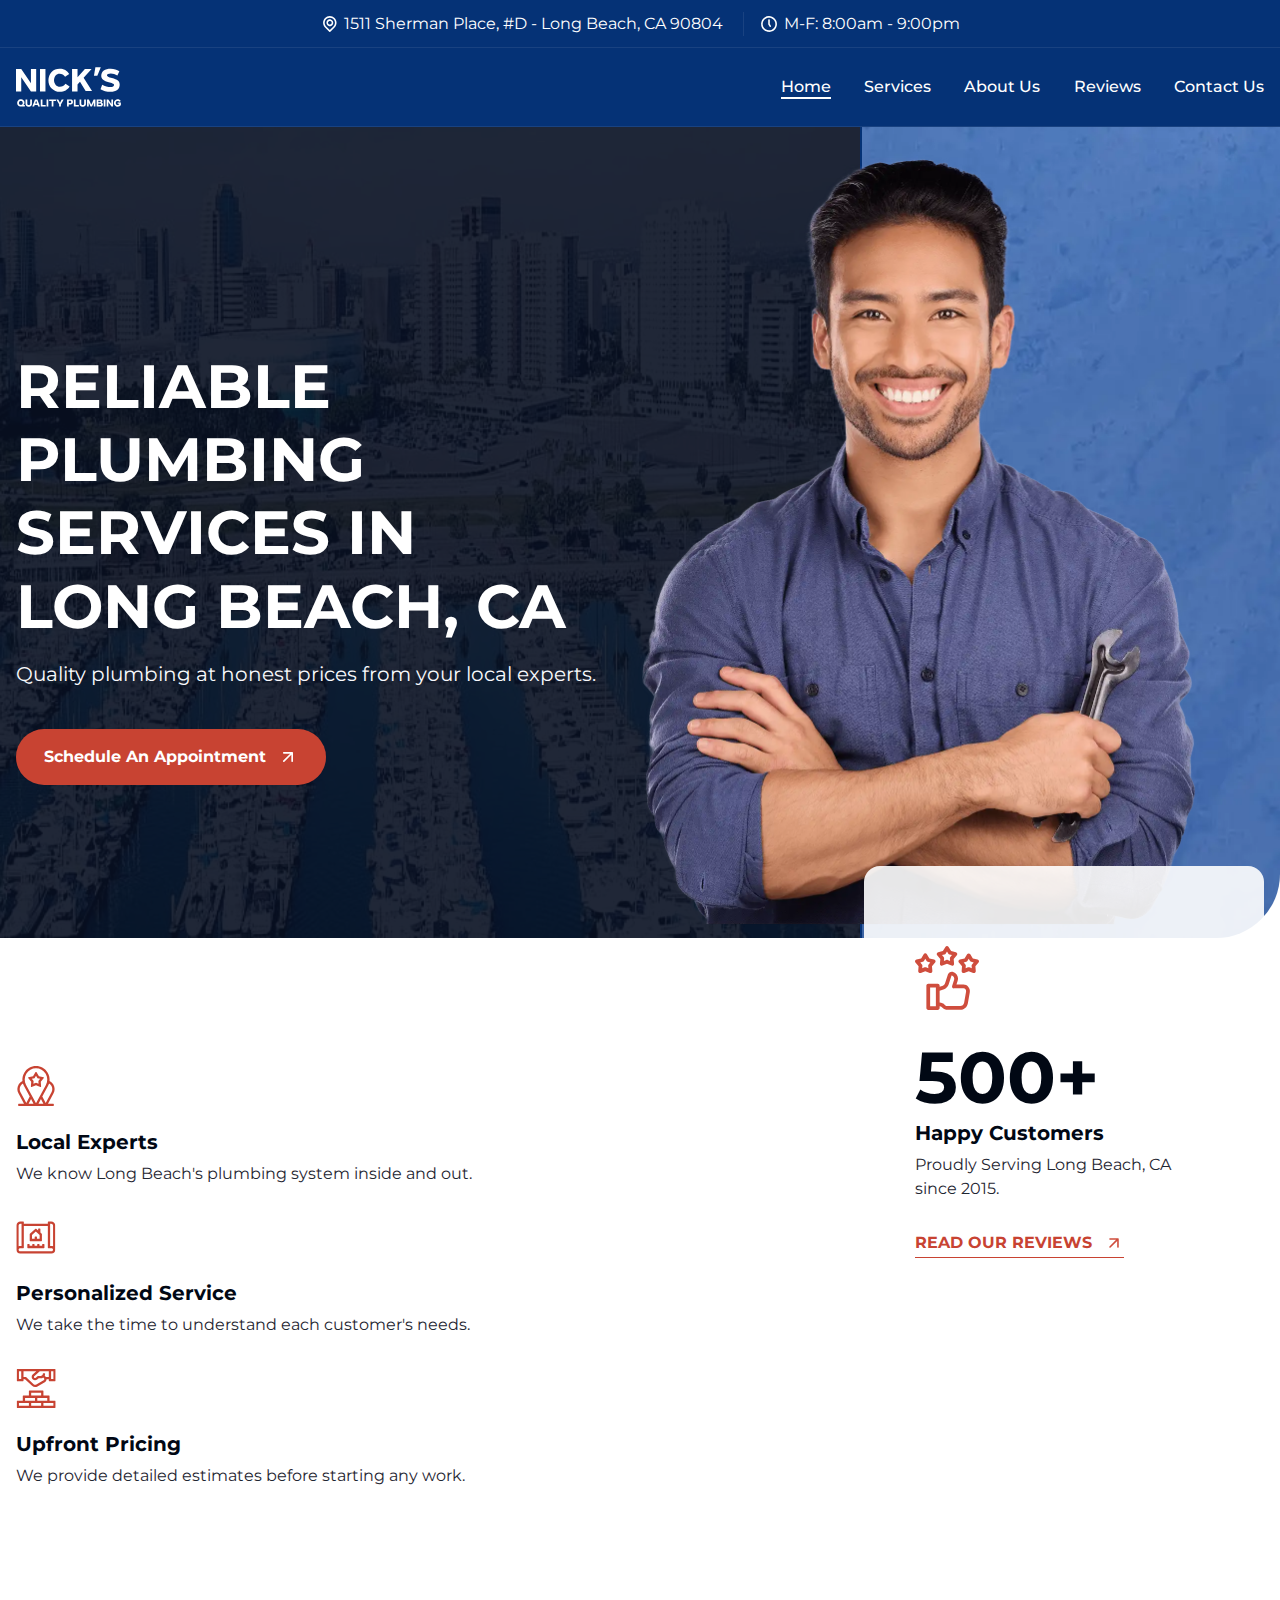
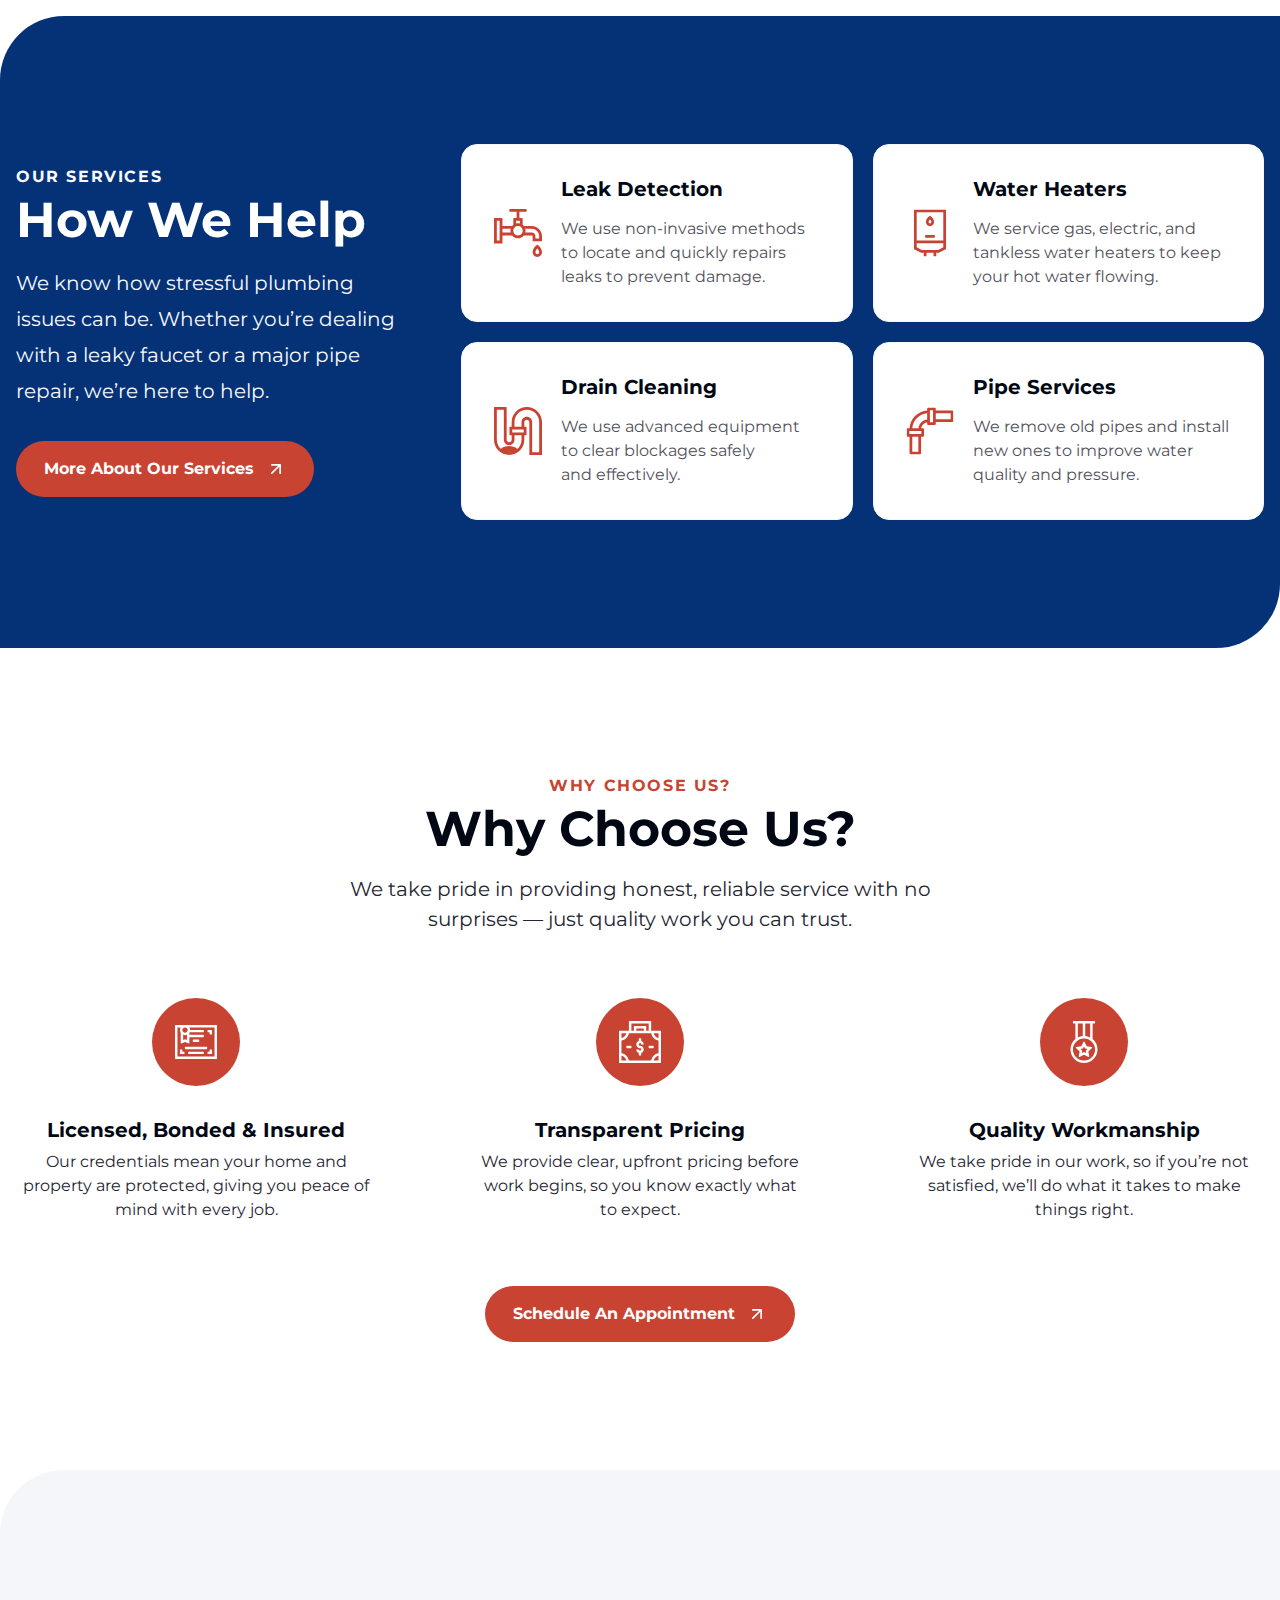
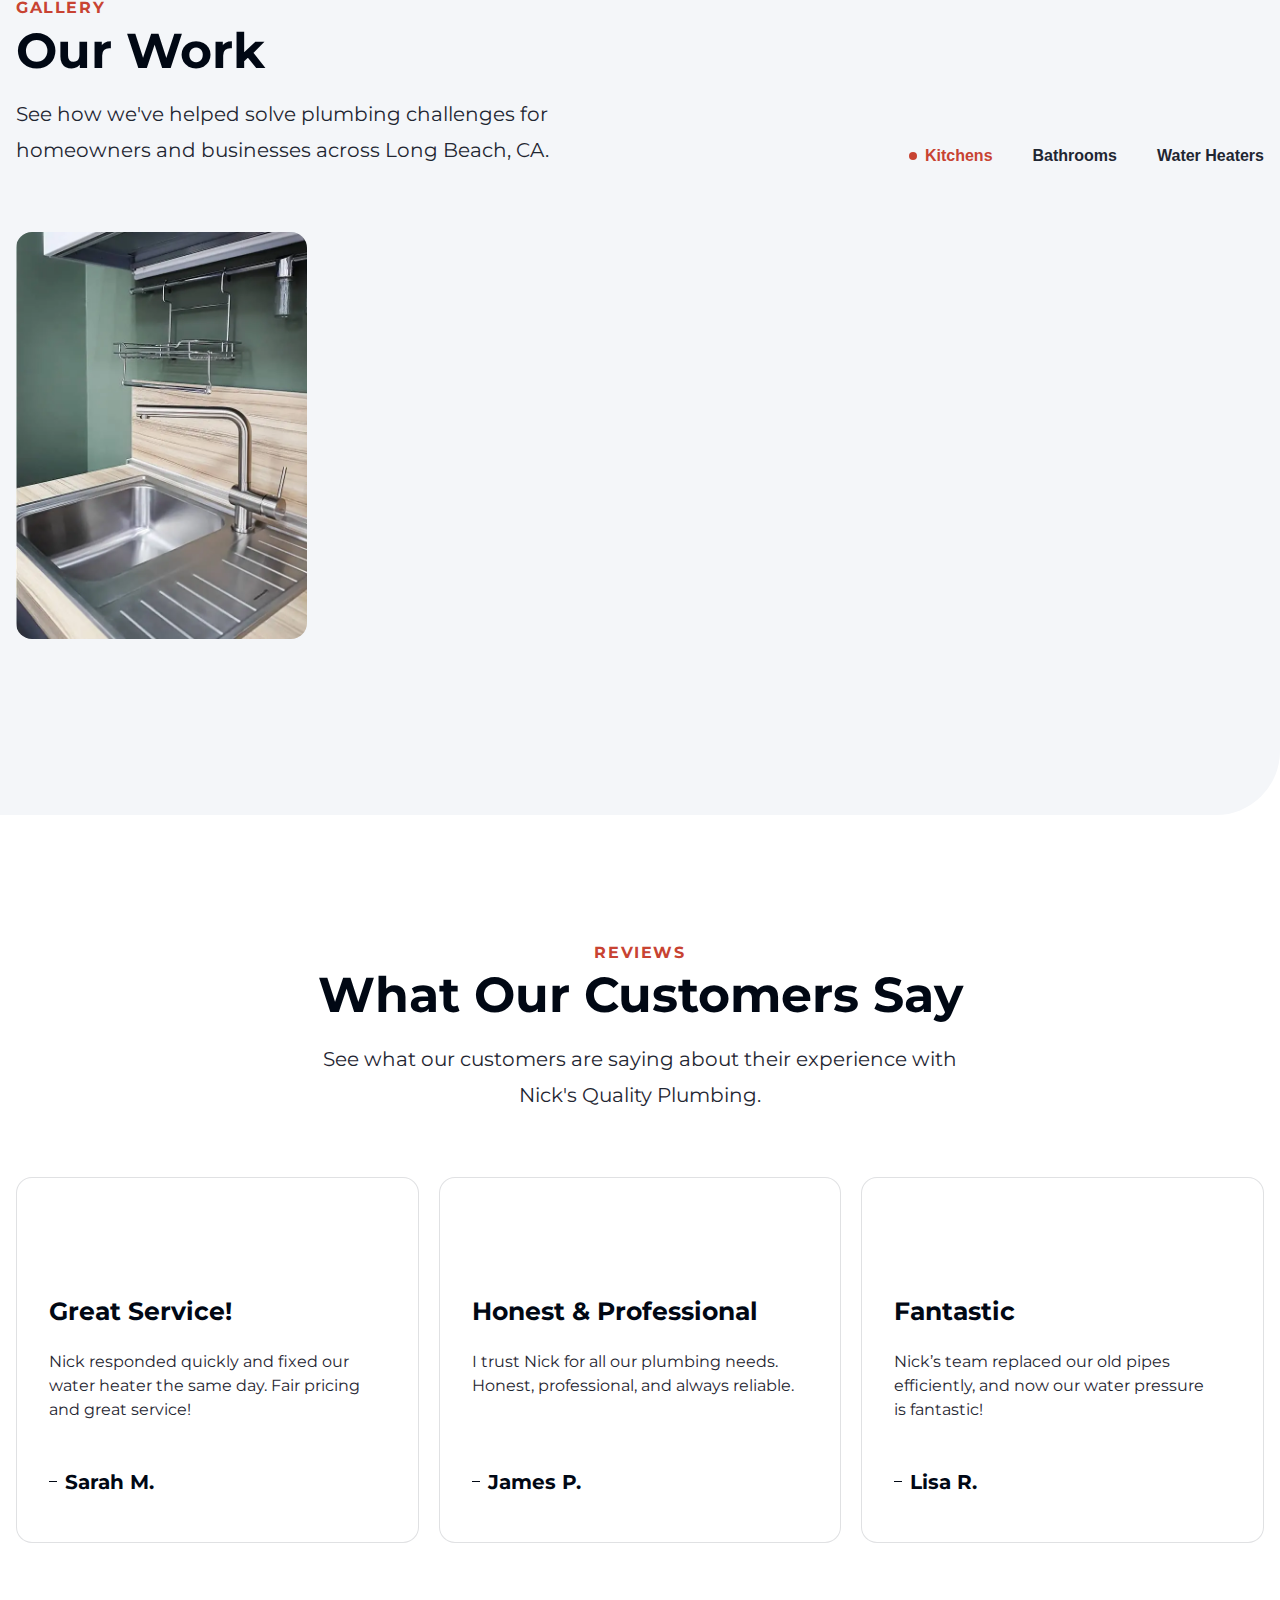
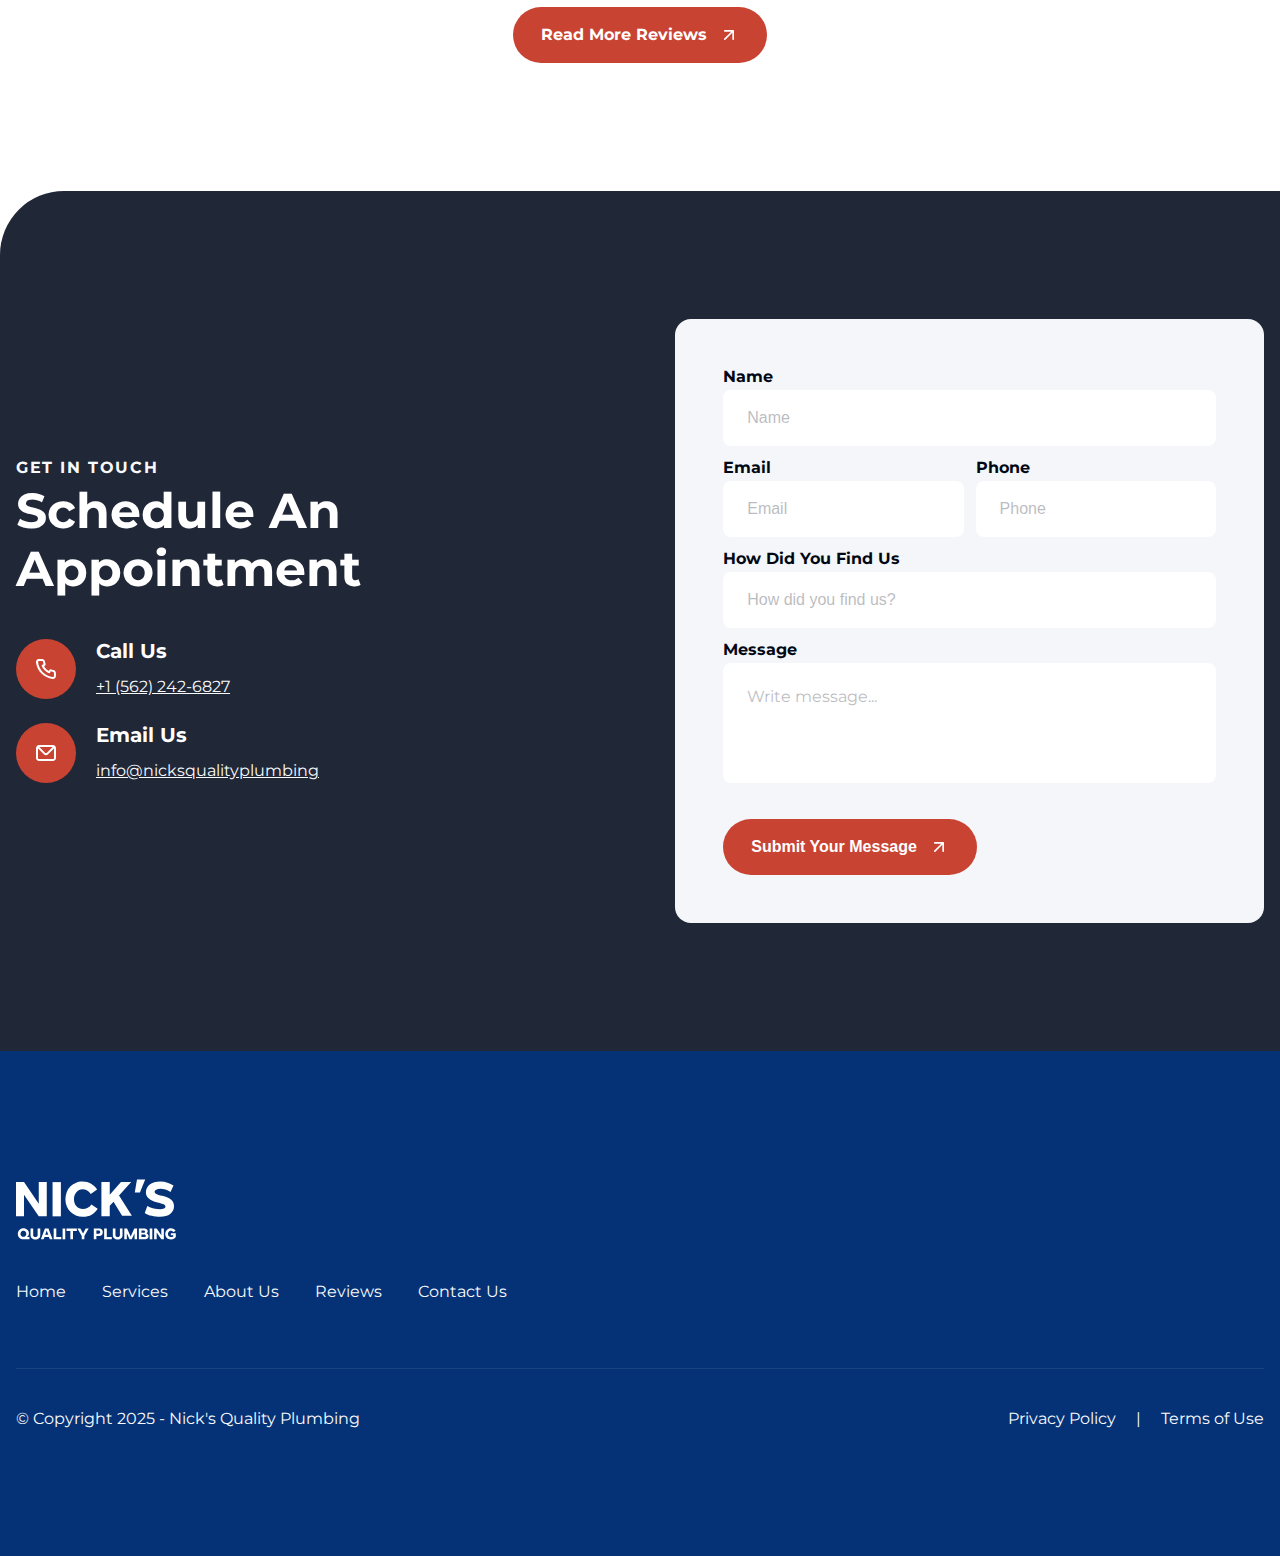
==== commit 977decea: "Added root relative paths to font preload" ====
--- a/index.html
+++ b/index.html
@@ -51,25 +51,25 @@
       rel="preload"
       as="font"
       type="font/woff2"
-      href="assets/fonts/montserrat-v29-latin-regular.woff2"
+      href="/assets/fonts/montserrat-v29-latin-regular.woff2"
       crossorigin />
     <link
       rel="preload"
       as="font"
       type="font/woff2"
-      href="assets/fonts/montserrat-v29-latin-500.woff2"
+      href="/assets/fonts/montserrat-v29-latin-500.woff2"
       crossorigin />
     <link
       rel="preload"
       as="font"
       type="font/woff2"
-      href="assets/fonts/montserrat-v29-latin-600.woff2"
+      href="/assets/fonts/montserrat-v29-latin-600.woff2"
       crossorigin />
     <link
       rel="preload"
       as="font"
       type="font/woff2"
-      href="assets/fonts/montserrat-v29-latin-700.woff2"
+      href="/assets/fonts/montserrat-v29-latin-700.woff2"
       crossorigin />
 
     <link rel="stylesheet" href="css/core-styles.css" />
